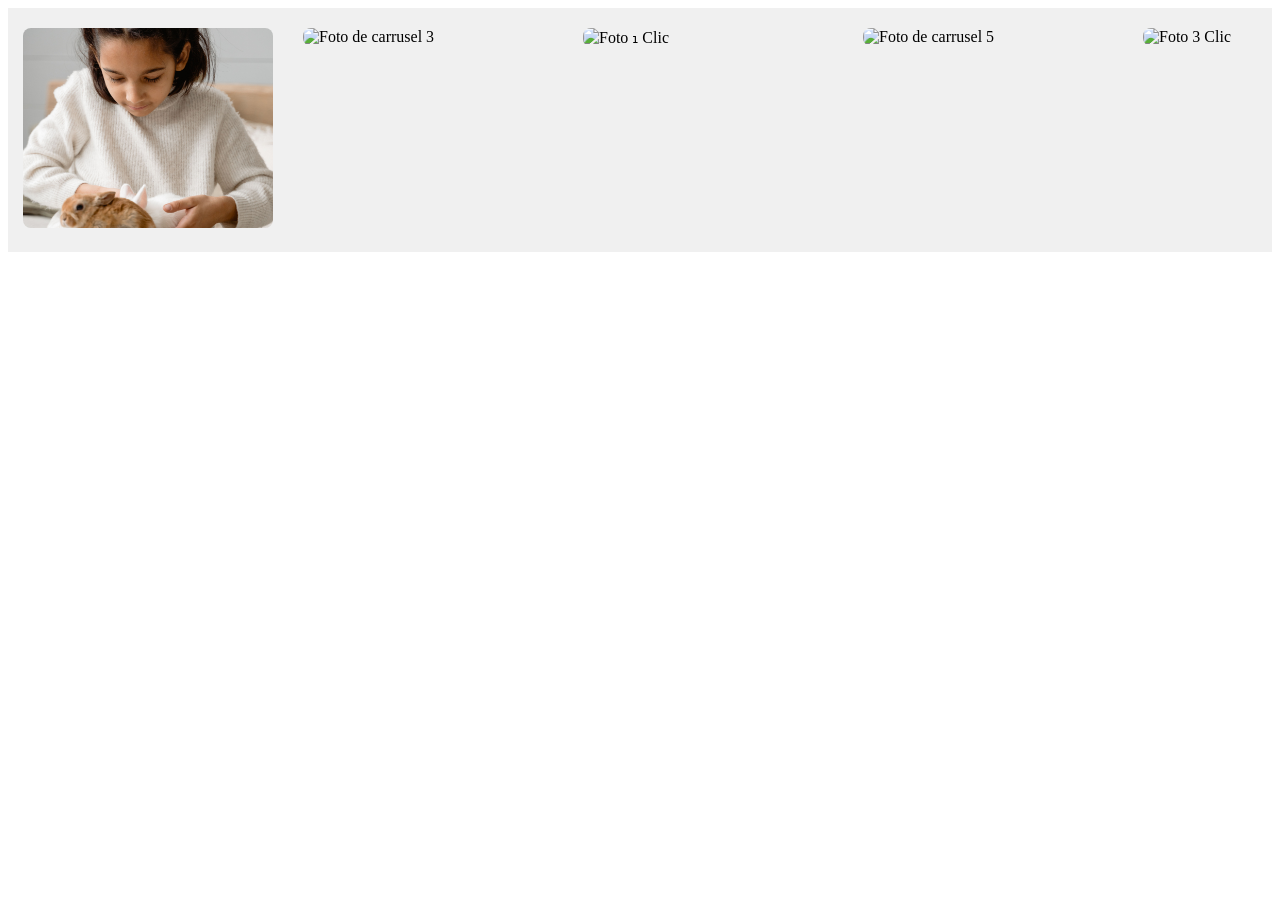
==== index.html @ 081bb99a "img" ====
<!DOCTYPE html>
<html lang="Eng">
    <head>
        <meta charset="UTF-8">
        <meta name="description" content="my first website">
        <meta name="viewport" content="width=device-width, initial-scale"> 
         </head>
<body>
  

 <div class="carrusel-infinito">

  <div class="carrusel-track">
    

    <div class="carrusel-item"><img src="img/pexels-tima-miroshnichenko-6845984.jpg" alt="Foto de carrusel 1"></div>
    <div class="carrusel-item"><img src="https://media.istockphoto.com/id/1516239450/photo/love-portrait-and-family-with-dog-at-animal-shelter-for-adoption-at-kennel.jpg?s=1024x1024&w=is&k=20&c=9CwGN1mL5X56cflQdYxz8rbflkgw82BB3le4-saOuwY=" alt="Foto de carrusel 3"></div>
    <div class="carrusel-item"><img src="https://images.pexels.com/photos/7862080/pexels-photo-7862080.jpeg" alt="Foto ₁ Clic"></div>
    <div class="carrusel-item"><img src="https://images.pexels.com/photos/18578046/pexels-photo-18578046.jpeg" alt="Foto de carrusel 5"></div>
    <div class="carrusel-item"><img src="https://www.pexels.com/es-eds/foto/par-de-loros-coloridos-de-amazonas-posados-en-interior-34972911/" alt="Foto 3 Clic"></div>
    <div class="carrusel-item"><img src="https://images.pexels.com/photos/6845984/pexels-photo-6845984.jpeg" alt="Foto de carrusel 5"></div>

  </div>
 </div>
<style>
    .carrusel-infinito {
  width: 100%;
  overflow: hidden;
  background-color: #f0f0f0; 
  padding: 20px 0;
  display: flex;
}

.carrusel-track {
  display: flex;
  width: max-content; 
  animation: desplazar 20s linear infinite; 
}

.carrusel-track:hover {
  animation-play-state: paused; 
}

.carrusel-item {
  width: 250px; 
  padding: 0 15px; 
  flex-shrink: 0;
}

.carrusel-item img {
  width: 100%;
  height: 200px; 
  object-fit: cover; 
  border-radius: 8px; 
}


@keyframes desplazar {
  0% {
    transform: translateX(0);
  }
  100% {

    transform: translateX(-50%); 
  }
}
</style>
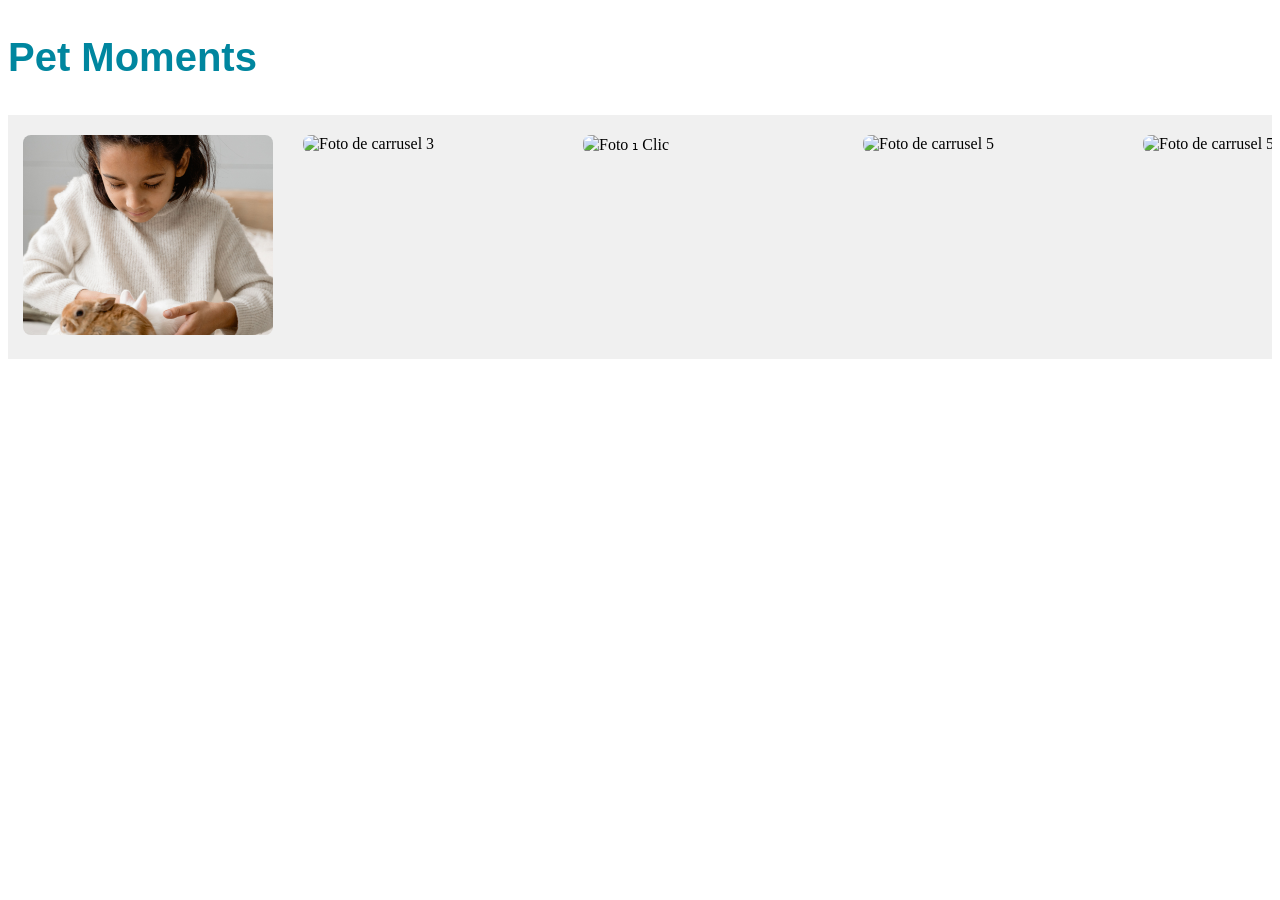
==== commit 7040b1ae: "eee" ====
--- a/index.html
+++ b/index.html
@@ -1,67 +1,27 @@
 <!DOCTYPE html>
 <html lang="Eng">
-    <head>
+<head>
         <meta charset="UTF-8">
         <meta name="description" content="my first website">
         <meta name="viewport" content="width=device-width, initial-scale"> 
-         </head>
+        <link rel="stylesheet" href="ccs/estilos.css">
+</head>
 <body>
+
   
-
- <div class="carrusel-infinito">
-
-  <div class="carrusel-track">
-    
-
-    <div class="carrusel-item"><img src="img/pexels-tima-miroshnichenko-6845984.jpg" alt="Foto de carrusel 1"></div>
-    <div class="carrusel-item"><img src="https://media.istockphoto.com/id/1516239450/photo/love-portrait-and-family-with-dog-at-animal-shelter-for-adoption-at-kennel.jpg?s=1024x1024&w=is&k=20&c=9CwGN1mL5X56cflQdYxz8rbflkgw82BB3le4-saOuwY=" alt="Foto de carrusel 3"></div>
-    <div class="carrusel-item"><img src="https://images.pexels.com/photos/7862080/pexels-photo-7862080.jpeg" alt="Foto ₁ Clic"></div>
-    <div class="carrusel-item"><img src="https://images.pexels.com/photos/18578046/pexels-photo-18578046.jpeg" alt="Foto de carrusel 5"></div>
-    <div class="carrusel-item"><img src="https://www.pexels.com/es-eds/foto/par-de-loros-coloridos-de-amazonas-posados-en-interior-34972911/" alt="Foto 3 Clic"></div>
-    <div class="carrusel-item"><img src="https://images.pexels.com/photos/6845984/pexels-photo-6845984.jpeg" alt="Foto de carrusel 5"></div>
-
-  </div>
- </div>
-<style>
-    .carrusel-infinito {
-  width: 100%;
-  overflow: hidden;
-  background-color: #f0f0f0; 
-  padding: 20px 0;
-  display: flex;
-}
-
-.carrusel-track {
-  display: flex;
-  width: max-content; 
-  animation: desplazar 20s linear infinite; 
-}
-
-.carrusel-track:hover {
-  animation-play-state: paused; 
-}
-
-.carrusel-item {
-  width: 250px; 
-  padding: 0 15px; 
-  flex-shrink: 0;
-}
-
-.carrusel-item img {
-  width: 100%;
-  height: 200px; 
-  object-fit: cover; 
-  border-radius: 8px; 
-}
+<h1 class="titulo-interactivo"> Pet Moments
+</h1>
+    <div class="carrusel-infinito">
+      <div class="carrusel-track">
+        <div class="carrusel-item"><img src="img/pexels-tima-miroshnichenko-6845984.jpg" alt="Foto de carrusel 1"></div>
+        <div class="carrusel-item"><img src="https://media.istockphoto.com/id/1516239450/photo/love-portrait-and-family-with-dog-at-animal-shelter-for-adoption-at-kennel.jpg?s=1024x1024&w=is&k=20&c=9CwGN1mL5X56cflQdYxz8rbflkgw82BB3le4-saOuwY=" alt="Foto de carrusel 3"></div>
+        <div class="carrusel-item"><img src="https://images.pexels.com/photos/7862080/pexels-photo-7862080.jpeg" alt="Foto ₁ Clic"></div>
+        <div class="carrusel-item"><img src="https://images.pexels.com/photos/18578046/pexels-photo-18578046.jpeg" alt="Foto de carrusel 5"></div>
+        <div class="carrusel-item"><img src="https://images.pexels.com/photos/6845984/pexels-photo-6845984.jpeg" alt="Foto de carrusel 5"></div>
+        <div class="carrusel-item"><img src="https://images.pexels.com/photos/19913781/pexels-photo-19913781.jpeg" alt="Foto de carrusel 6"></div>
+        <div class="carrusel-item"><img src="https://images.pexels.com/photos/19913781/pexels-photo-19913781.jpeg" alt="Foto de carrusel 7"></div>
+      </div>
+    </div>
 
 
-@keyframes desplazar {
-  0% {
-    transform: translateX(0);
-  }
-  100% {
-
-    transform: translateX(-50%); 
-  }
-}
-</style>+</body>
--- a/ccs/estilos.css
+++ b/ccs/estilos.css
@@ -0,0 +1,76 @@
+.carrusel-infinito {
+  width: 100%;
+  overflow: hidden;
+  background-color: #f0f0f0; 
+  padding: 20px 0;
+  display: flex;
+}
+
+.carrusel-track {
+  display: flex;
+  width: max-content; 
+  animation: desplazar 20s linear infinite; 
+}
+
+.carrusel-track:hover {
+  animation-play-state: paused; 
+}
+
+.carrusel-item {
+  width: 250px; 
+  padding: 0 15px; 
+  flex-shrink: 0;
+}
+
+.carrusel-item img {
+  width: 100%;
+  height: 200px; 
+  object-fit: cover; 
+  border-radius: 8px; 
+}
+
+
+@keyframes desplazar {
+  0% {
+    transform: translateX(0);
+  }
+  100% {
+
+    transform: translateX(-50%); 
+  }
+}
+
+.titulo-interactivo {
+  font-family: 'Segoe UI', Tahoma, Geneva, Verdana, sans-serif;
+  font-size: 2.5rem;
+  font-weight: 700;
+  color: #00869f;
+  position: center;
+  display: inline-block;
+  padding-bottom: 8px;
+  transition: color 0.3s ease, transform 0.3s ease;
+
+  .titulo-interactivo::after {
+  content: '';
+  position: absolute;
+  width: 100%;
+  height: 4px;
+  bottom: 0;
+  left: 0;
+  background-color: #00869f;
+    transform: scaleX(0);
+  transform-origin: bottom right;
+  transition: transform 0.3s ease-out;
+}
+.titulo-interactivo:hover {
+  color: #00b4d8; 
+  transform: translateY(-3px); 
+}
+.titulo-interactivo:hover::after {
+  transform: scaleX(1);
+  transform-origin: bottom left;
+}
+.titulo-interactivo:active {
+  transform: translateY(0) scale(0.98); 
+}
+}
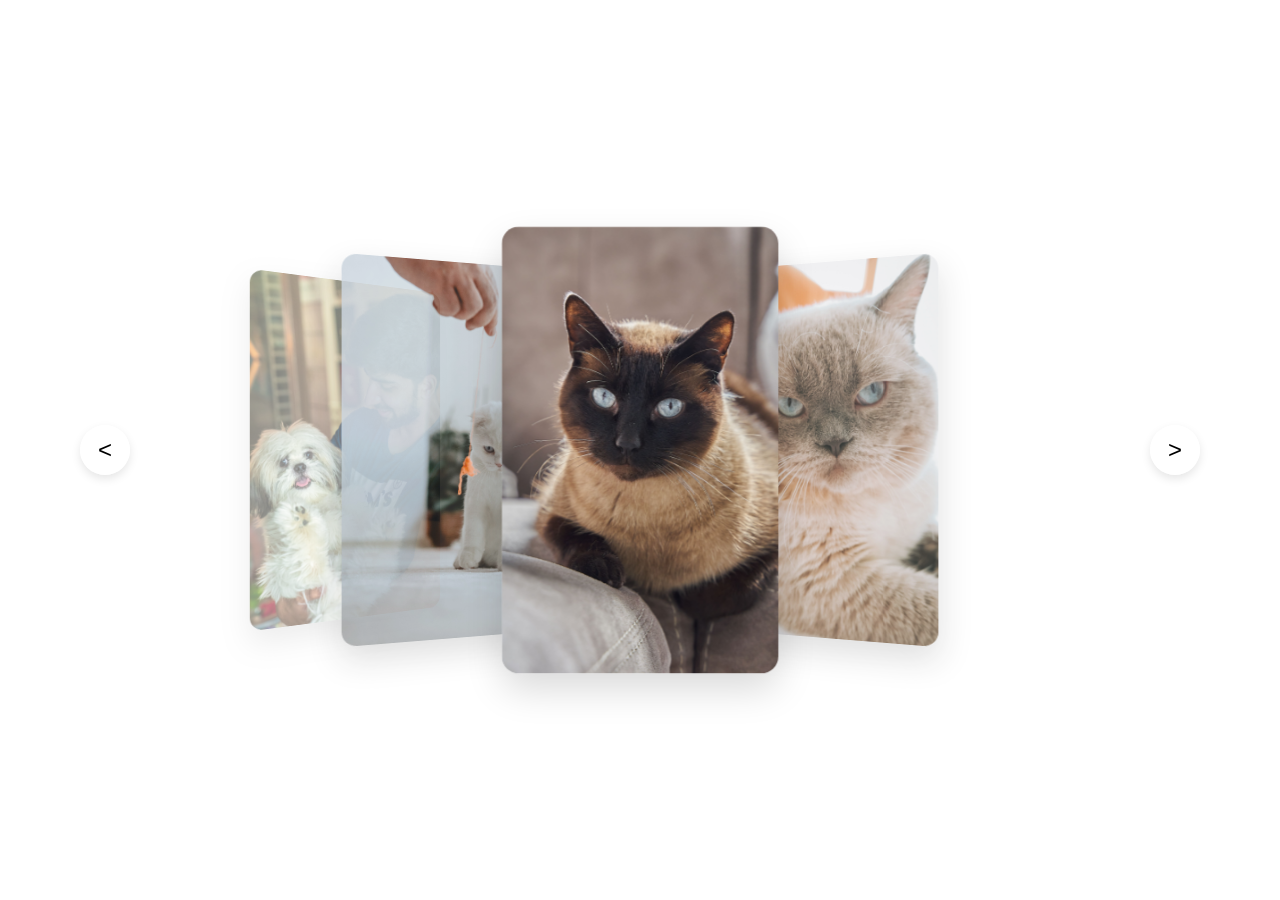
==== commit 84a254e7: "changes" ====
--- a/index.html
+++ b/index.html
@@ -1,27 +1,40 @@
 <!DOCTYPE html>
-<html lang="Eng">
+<html lang="es">
 <head>
-        <meta charset="UTF-8">
-        <meta name="description" content="my first website">
-        <meta name="viewport" content="width=device-width, initial-scale"> 
-        <link rel="stylesheet" href="ccs/estilos.css">
+    <meta charset="UTF-8">
+    <meta name="viewport" content="width=device-width, initial-scale=1.0">
+    <title>Pet Nova</title>
+    <link rel="stylesheet" href="ccs/estilos.css">
 </head>
 <body>
 
-  
-<h1 class="titulo-interactivo"> Pet Moments
-</h1>
-    <div class="carrusel-infinito">
-      <div class="carrusel-track">
-        <div class="carrusel-item"><img src="img/pexels-tima-miroshnichenko-6845984.jpg" alt="Foto de carrusel 1"></div>
-        <div class="carrusel-item"><img src="https://media.istockphoto.com/id/1516239450/photo/love-portrait-and-family-with-dog-at-animal-shelter-for-adoption-at-kennel.jpg?s=1024x1024&w=is&k=20&c=9CwGN1mL5X56cflQdYxz8rbflkgw82BB3le4-saOuwY=" alt="Foto de carrusel 3"></div>
-        <div class="carrusel-item"><img src="https://images.pexels.com/photos/7862080/pexels-photo-7862080.jpeg" alt="Foto ₁ Clic"></div>
-        <div class="carrusel-item"><img src="https://images.pexels.com/photos/18578046/pexels-photo-18578046.jpeg" alt="Foto de carrusel 5"></div>
-        <div class="carrusel-item"><img src="https://images.pexels.com/photos/6845984/pexels-photo-6845984.jpeg" alt="Foto de carrusel 5"></div>
-        <div class="carrusel-item"><img src="https://images.pexels.com/photos/19913781/pexels-photo-19913781.jpeg" alt="Foto de carrusel 6"></div>
-        <div class="carrusel-item"><img src="https://images.pexels.com/photos/19913781/pexels-photo-19913781.jpeg" alt="Foto de carrusel 7"></div>
-      </div>
+    <div class="carousel-container">
+        <button class="nav-btn prev-btn">&lt;</button>
+
+        <div class="carousel-card back-left">
+            <img src="img/dog 1.jpg" alt="Mascota 1">
+        </div>
+
+        <div class="carousel-card mid-left">
+            <img src="img/cat 4.jpg" alt="Mascota 2">
+        </div>
+
+        <div class="carousel-card active">
+            <img src="img/cat 2.jpg" alt="Mascota 3">
+        </div>
+
+        <div class="carousel-card mid-right">
+            <img src="img/cat 1.jpg" alt="Mascota 4">
+        </div>
+
+        <div class="carousel-card back-right">
+            <img src="img/dog 2.jpg" alt="Mascota 5">
+        </div>
+
+        <button class="nav-btn next-btn">&gt;</button>
     </div>
 
-
-</body>+    <script src="script.js"></script>
+</body>
+</html>
+    
--- a/ccs/estilos.css
+++ b/ccs/estilos.css
@@ -1,76 +1,95 @@
-.carrusel-infinito {
-  width: 100%;
-  overflow: hidden;
-  background-color: #f0f0f0; 
-  padding: 20px 0;
-  display: flex;
+body {
+    display: flex;
+    justify-content: center;
+    align-items: center;
+    height: 100vh;
+    margin: 0;
+    background-color: #ffffff;
+    overflow: hidden;
 }
 
-.carrusel-track {
-  display: flex;
-  width: max-content; 
-  animation: desplazar 20s linear infinite; 
+.carousel-container {
+    display: flex;
+    justify-content: center;
+    align-items: center;
+    position: relative;
+    width: 100%;
+    max-width: 1200px;
+    height: 500px;
+    perspective: 1000px;
 }
 
-.carrusel-track:hover {
-  animation-play-state: paused; 
+.carousel-card {
+    position: absolute;
+    width: 260px;
+    height: 420px;
+    border-radius: 16px;
+    overflow: hidden;
+    box-shadow: 0 15px 35px rgba(0, 0, 0, 0.15);
+    transition: transform 0.6s cubic-bezier(0.4, 0, 0.2, 1), z-index 0.6s, opacity 0.6s;
+    opacity: 0;
 }
 
-.carrusel-item {
-  width: 250px; 
-  padding: 0 15px; 
-  flex-shrink: 0;
+.carousel-card img {
+    width: 100%;
+    height: 100%;
+    object-fit: cover;
 }
 
-.carrusel-item img {
-  width: 100%;
-  height: 200px; 
-  object-fit: cover; 
-  border-radius: 8px; 
+.back-left {
+    transform: translateX(-360px) translateZ(-250px) rotateY(45deg);
+    z-index: 1;
+    opacity: 0.5;
 }
 
-
-@keyframes desplazar {
-  0% {
-    transform: translateX(0);
-  }
-  100% {
-
-    transform: translateX(-50%); 
-  }
+.mid-left {
+    transform: translateX(-200px) translateZ(-120px) rotateY(25deg);
+    z-index: 2;
+    opacity: 0.85;
 }
 
-.titulo-interactivo {
-  font-family: 'Segoe UI', Tahoma, Geneva, Verdana, sans-serif;
-  font-size: 2.5rem;
-  font-weight: 700;
-  color: #00869f;
-  position: center;
-  display: inline-block;
-  padding-bottom: 8px;
-  transition: color 0.3s ease, transform 0.3s ease;
+.active {
+    transform: translateX(0) translateZ(60px) rotateY(0deg);
+    z-index: 3;
+    opacity: 1;
+}
 
-  .titulo-interactivo::after {
-  content: '';
-  position: absolute;
-  width: 100%;
-  height: 4px;
-  bottom: 0;
-  left: 0;
-  background-color: #00869f;
-    transform: scaleX(0);
-  transform-origin: bottom right;
-  transition: transform 0.3s ease-out;
+.mid-right {
+    transform: translateX(200px) translateZ(-120px) rotateY(-25deg);
+    z-index: 2;
+    opacity: 0.85;
 }
-.titulo-interactivo:hover {
-  color: #00b4d8; 
-  transform: translateY(-3px); 
+
+.back-right {
+    transform: translateX(-360px) translateZ(-250px) rotateY(45deg);
+    z-index: 1;
+    opacity: 0;
 }
-.titulo-interactivo:hover::after {
-  transform: scaleX(1);
-  transform-origin: bottom left;
+
+.nav-btn {
+    position: absolute;
+    top: 50%;
+    transform: translateY(-50%);
+    background: rgba(255, 255, 255, 0.8);
+    border: none;
+    width: 50px;
+    height: 50px;
+    border-radius: 50%;
+    font-size: 24px;
+    cursor: pointer;
+    z-index: 10;
+    box-shadow: 0 4px 10px rgba(0,0,0,0.1);
+    transition: background 0.3s;
 }
-.titulo-interactivo:active {
-  transform: translateY(0) scale(0.98); 
+
+.nav-btn:hover {
+    background: rgba(255, 255, 255, 1);
 }
-}+
+.prev-btn {
+    left: 40px;
+}
+
+.next-btn {
+    right: 40px;
+}
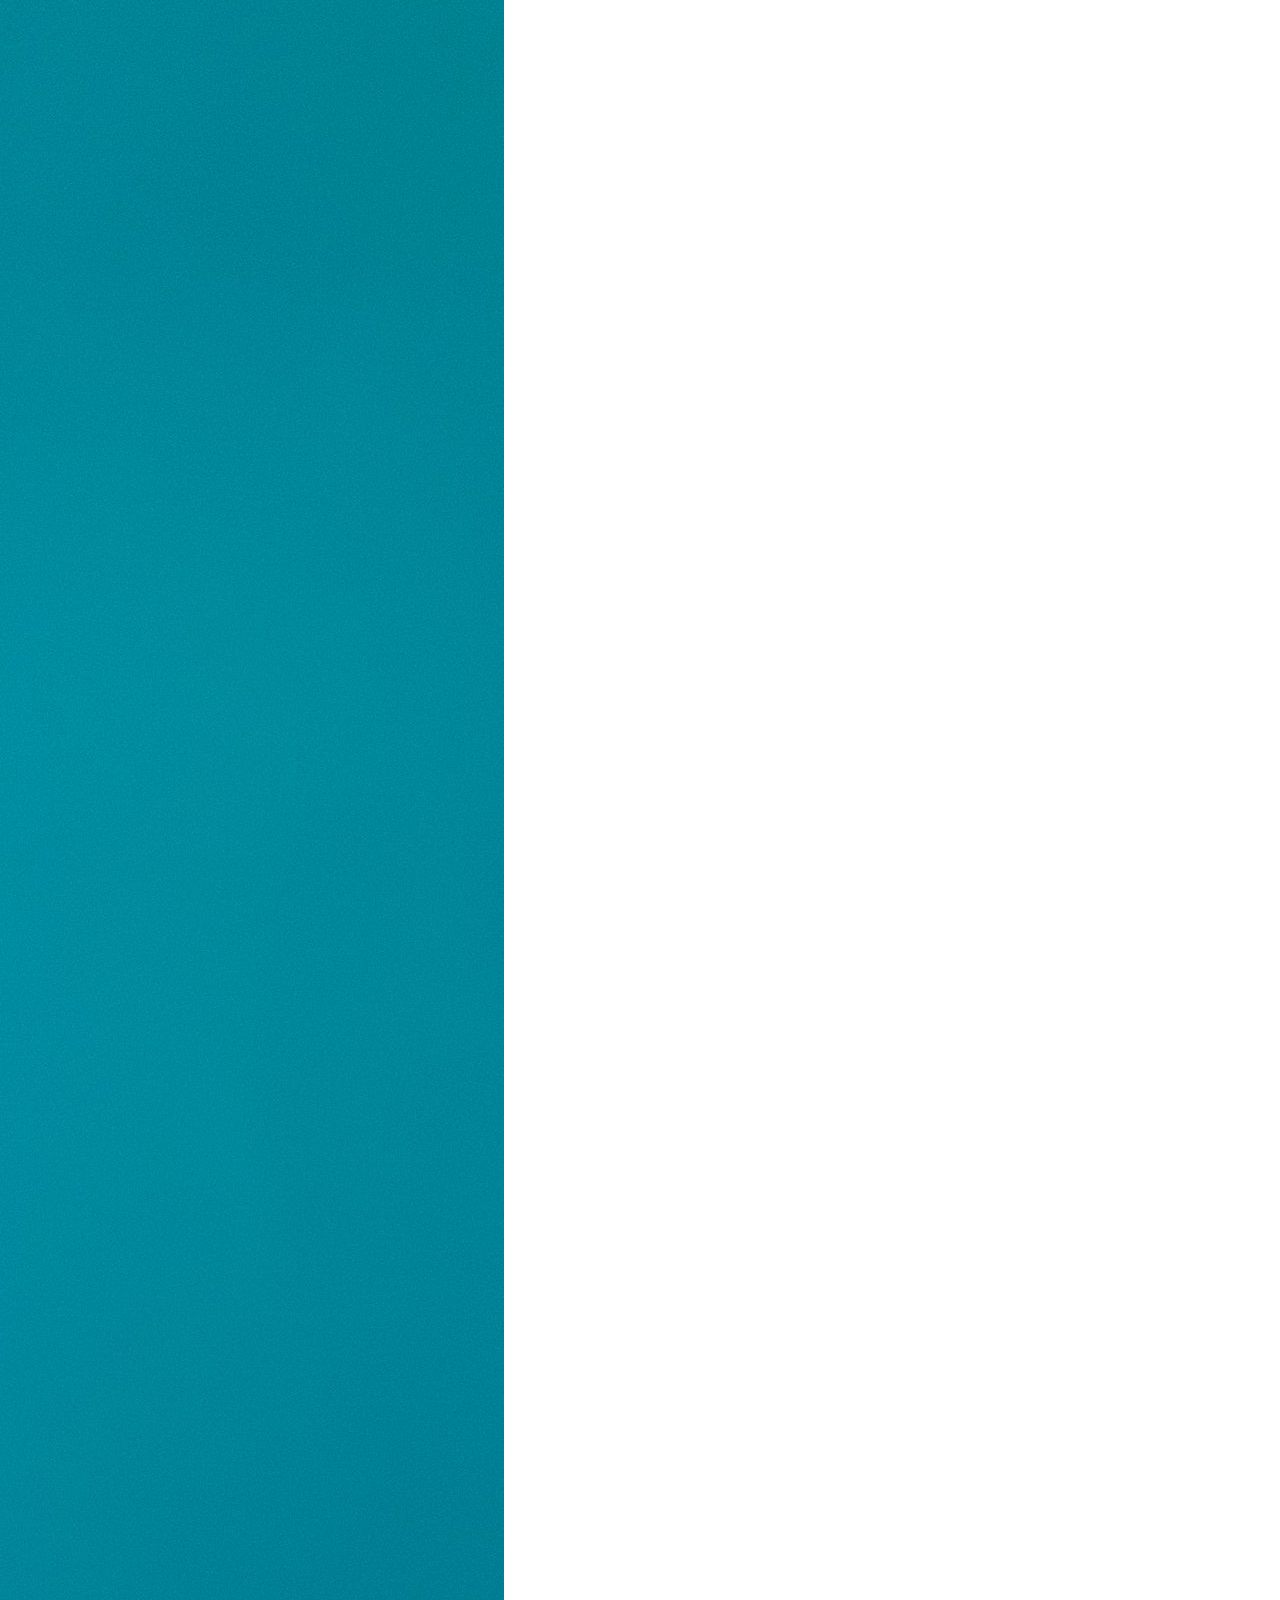
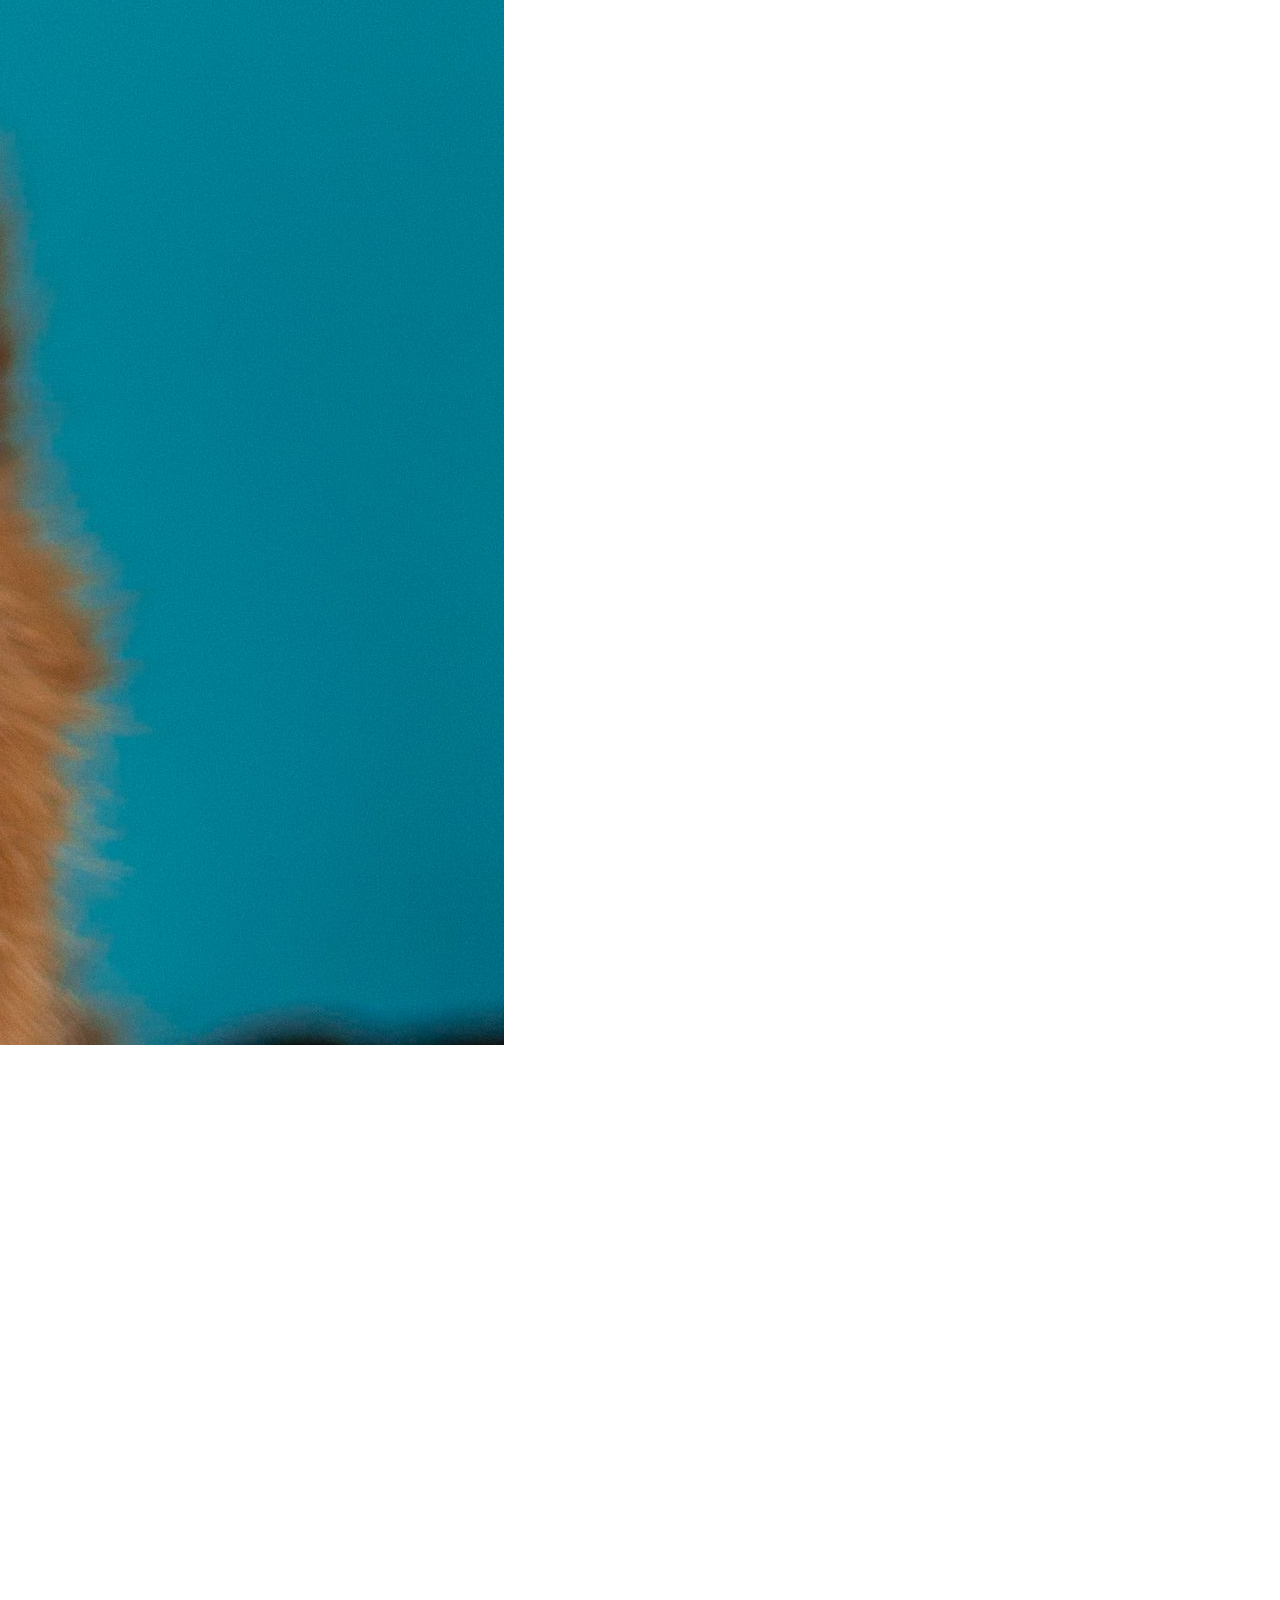
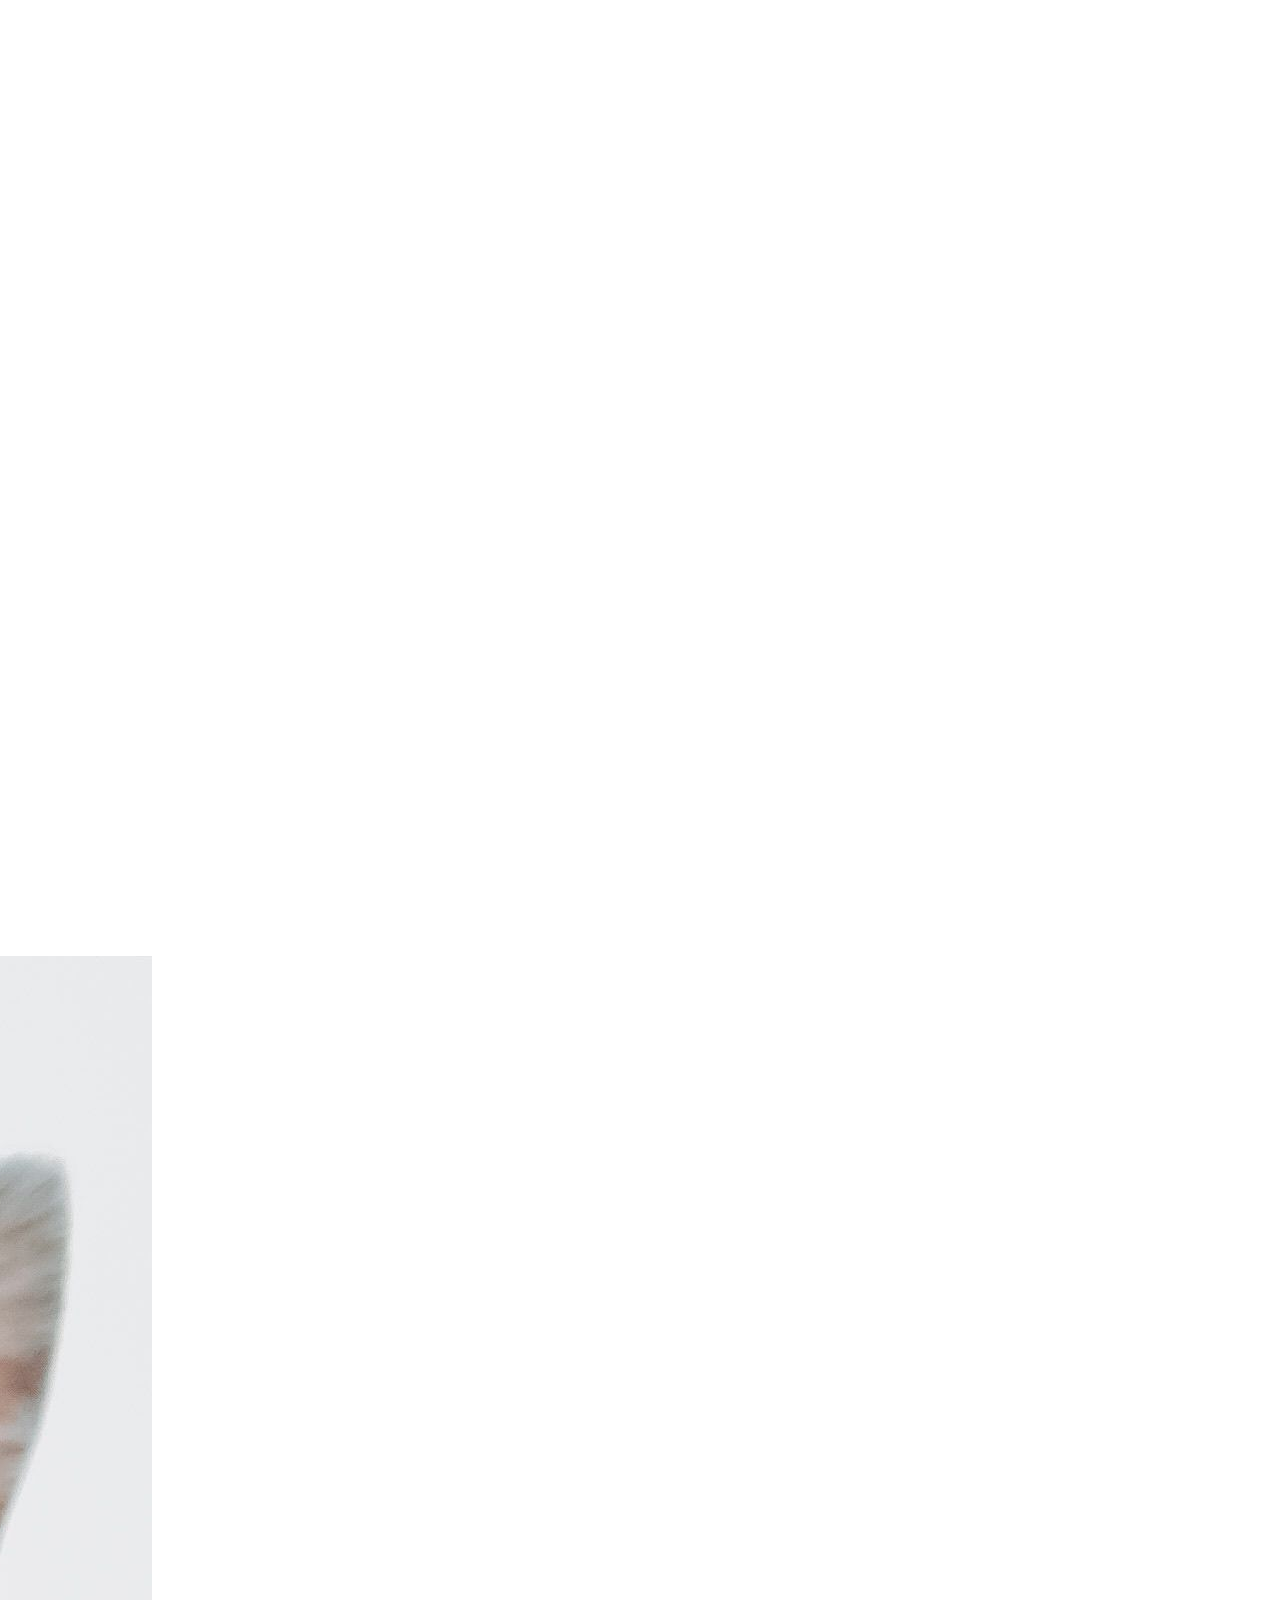
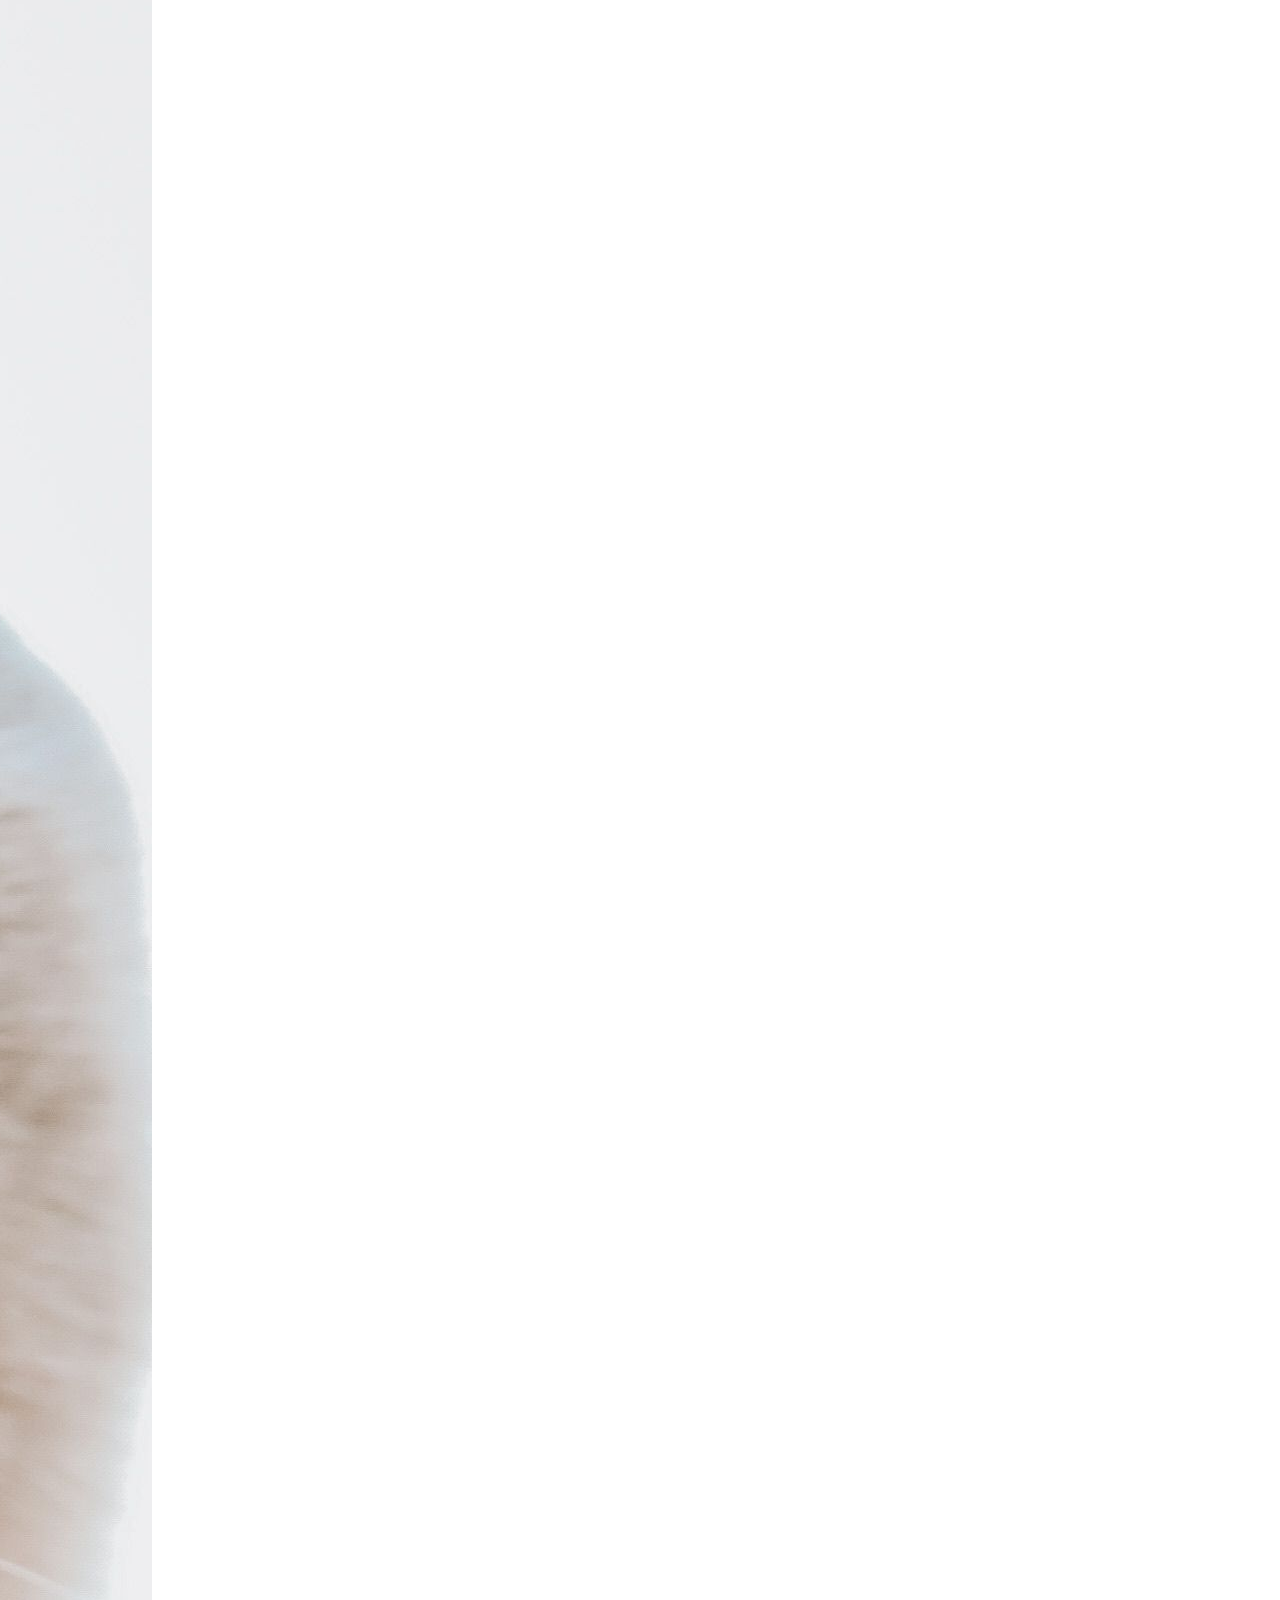
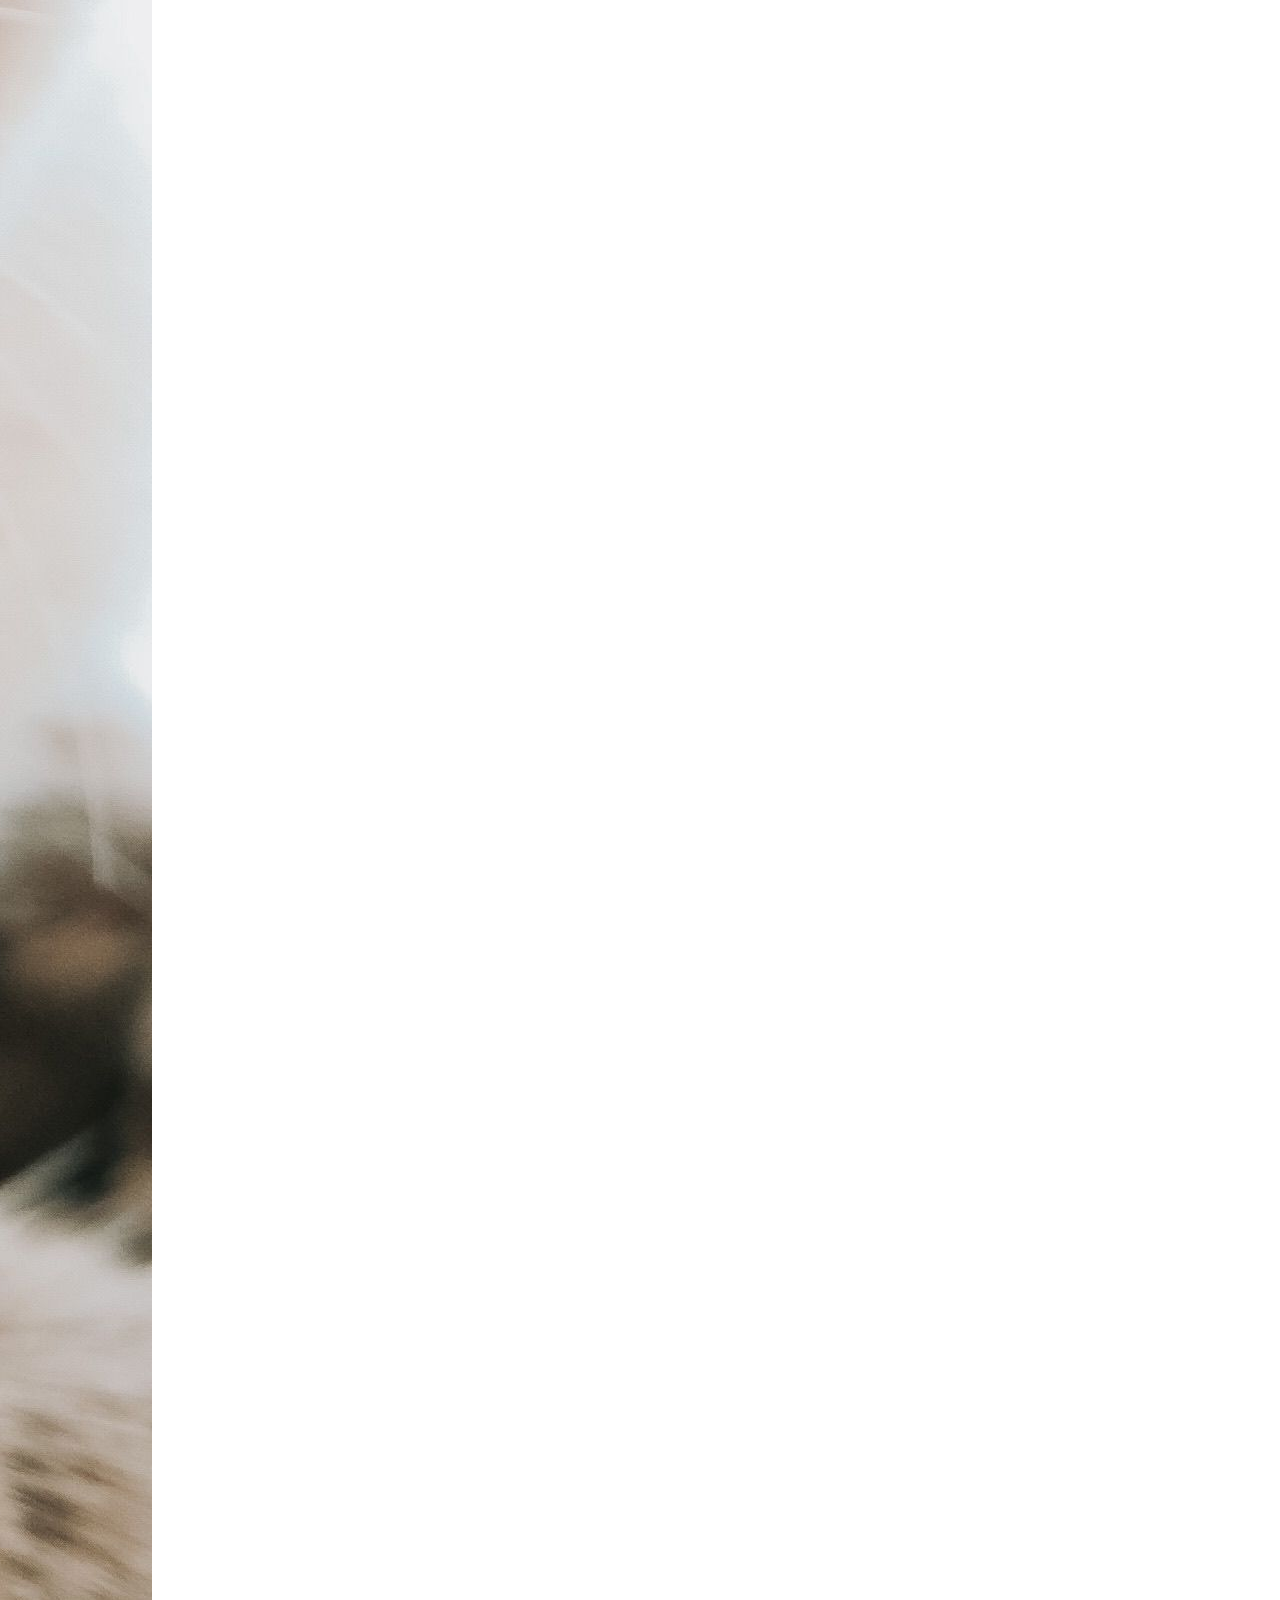
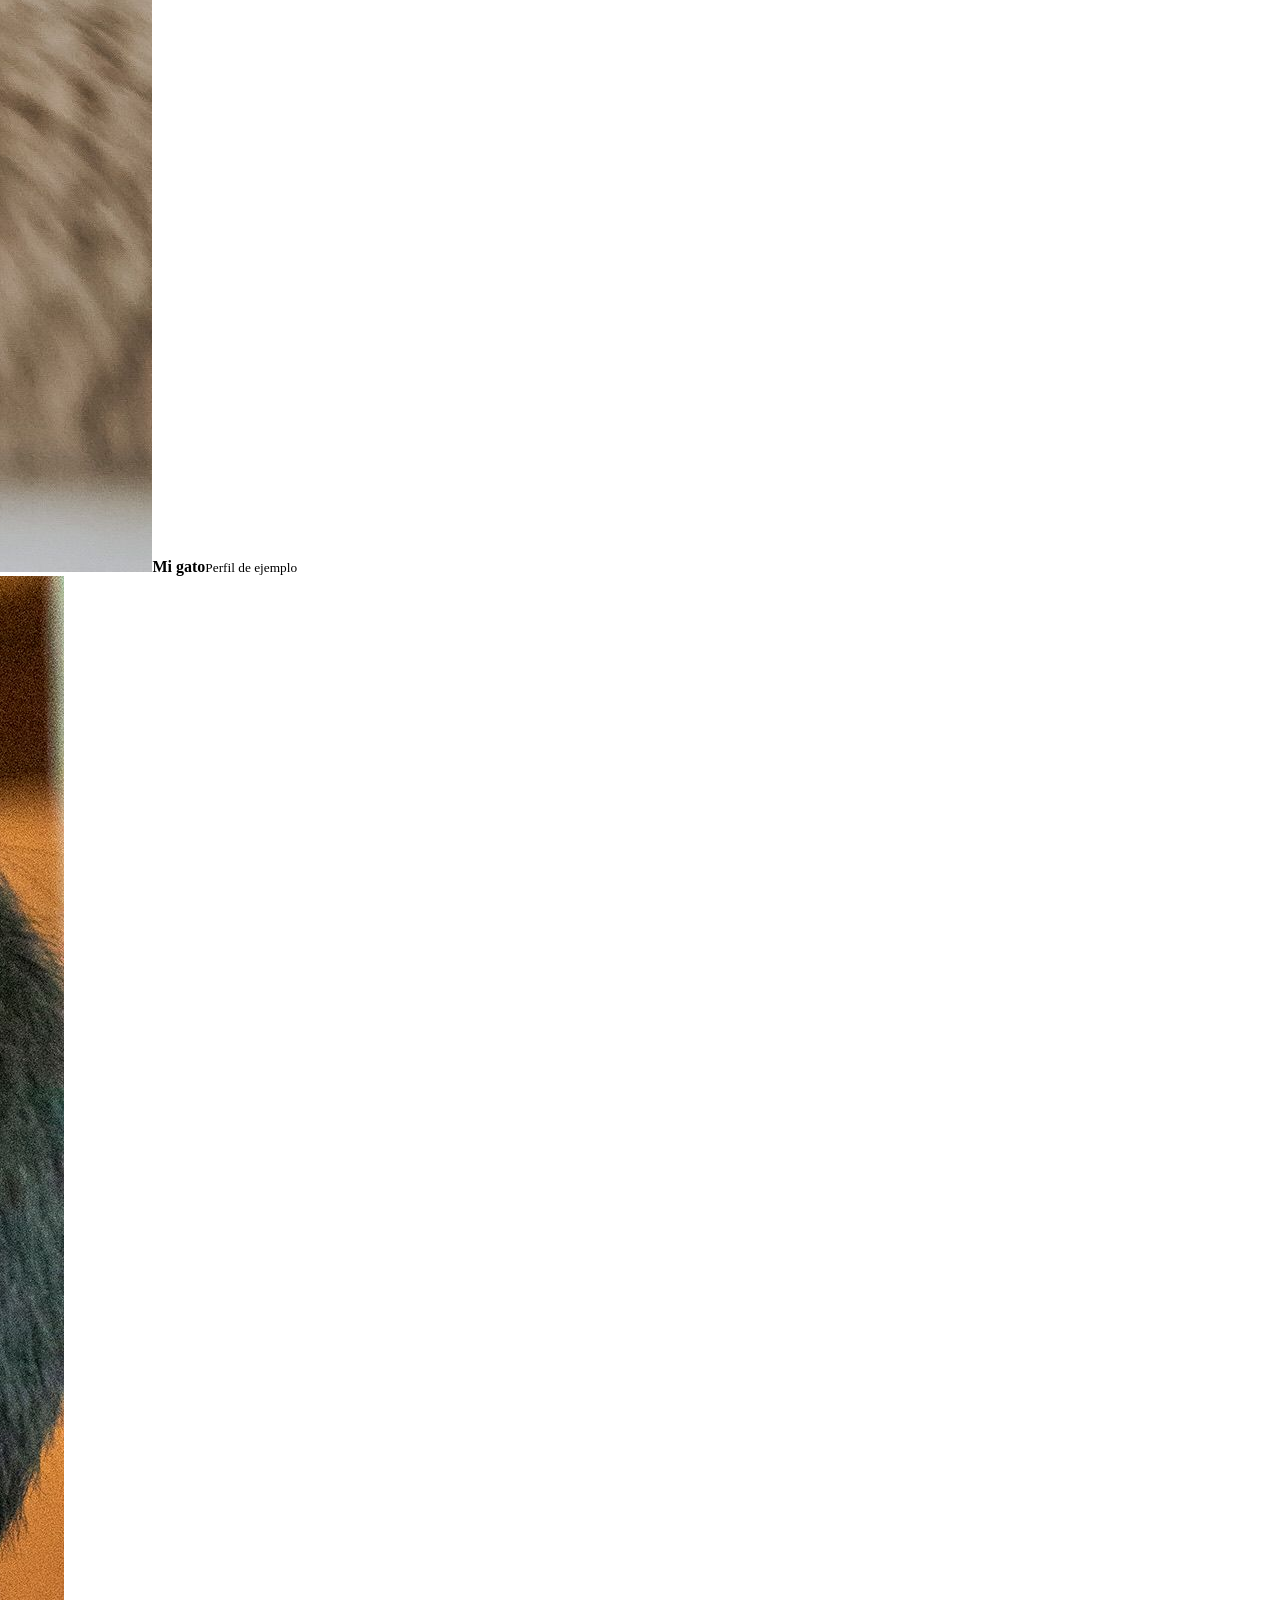
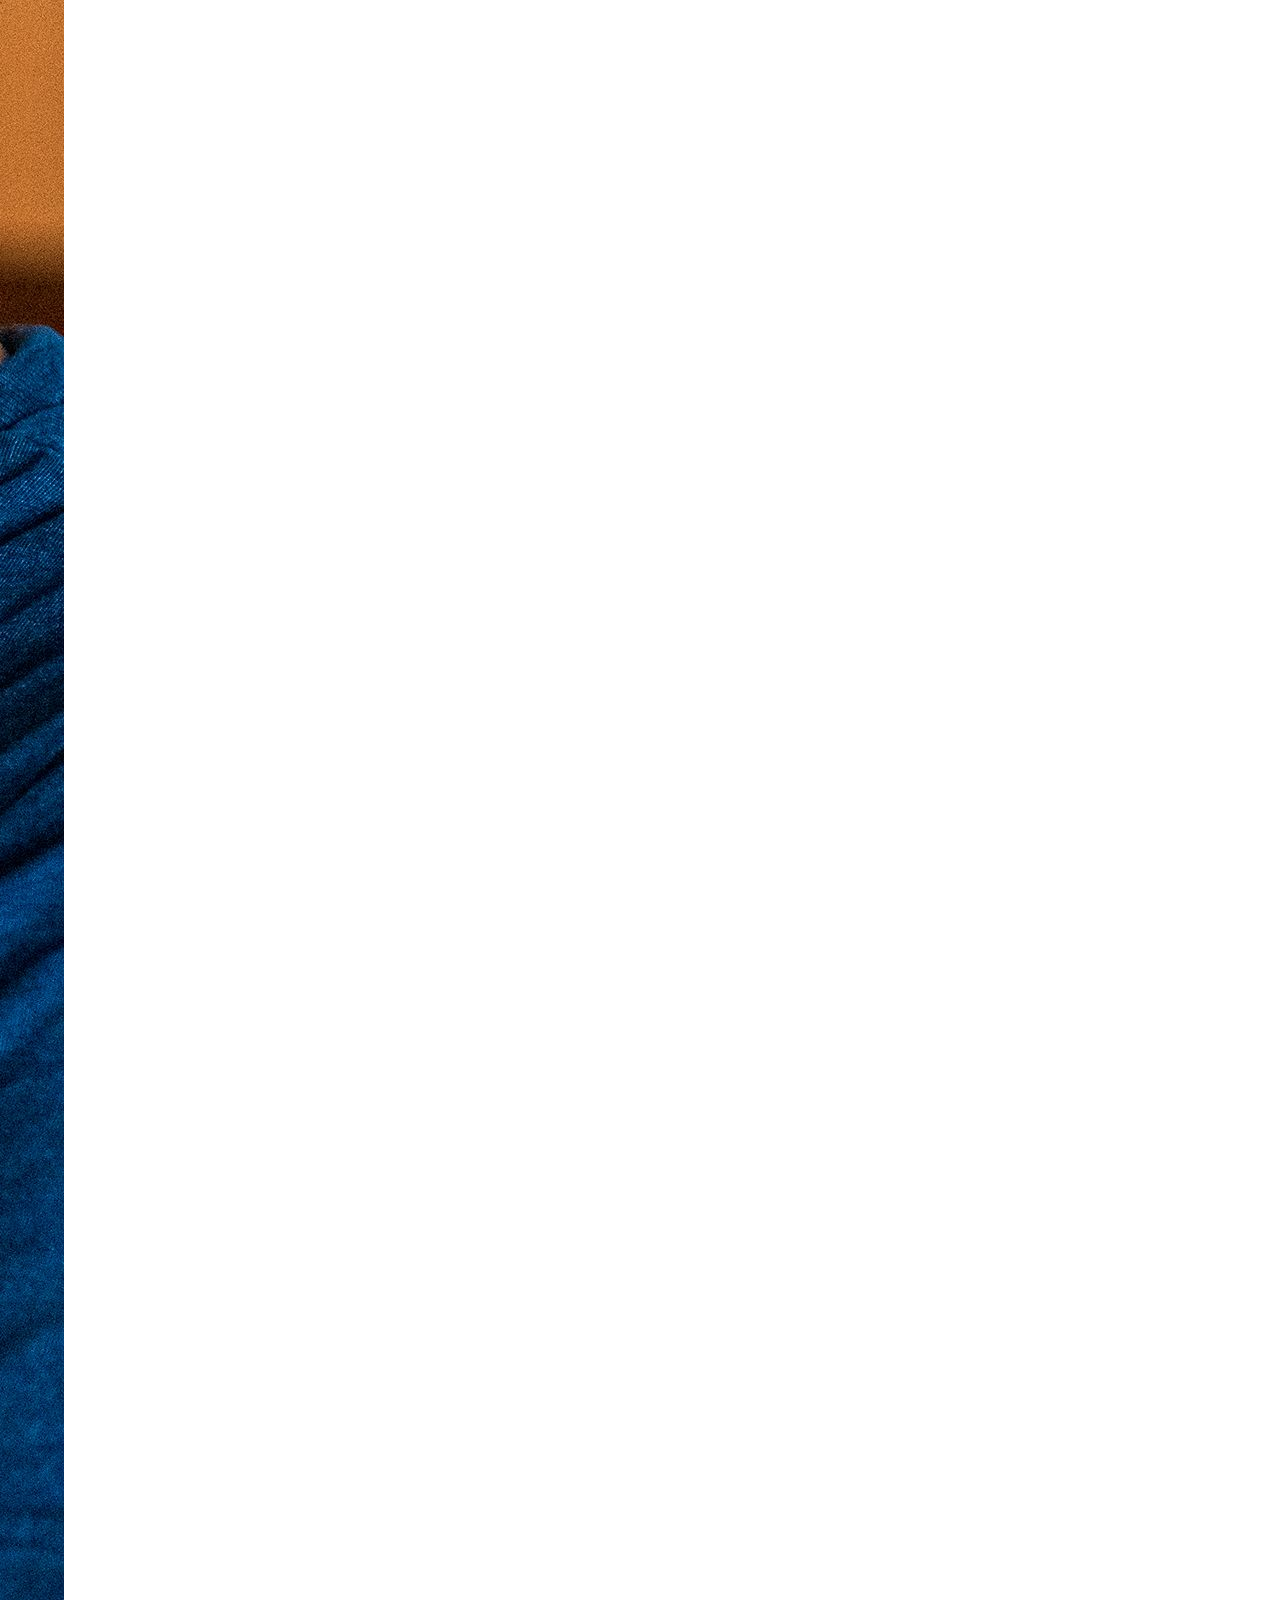
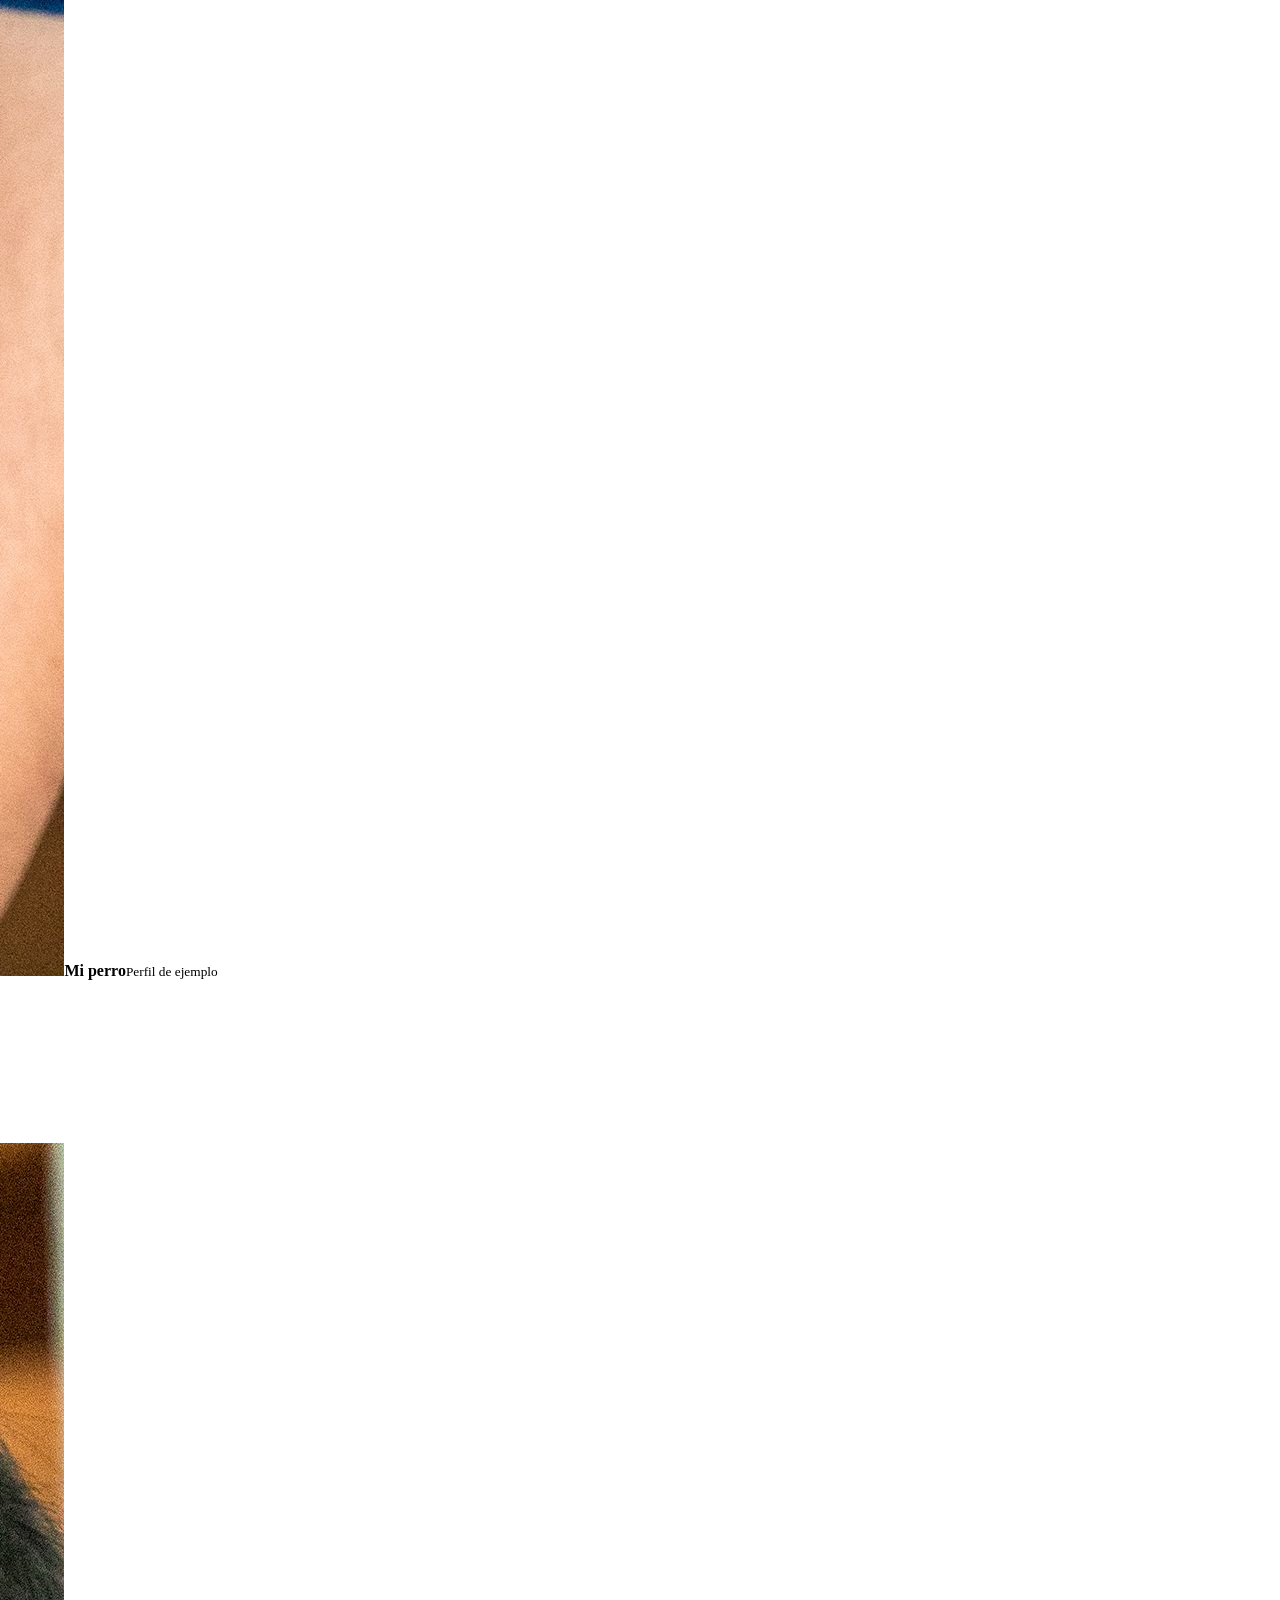
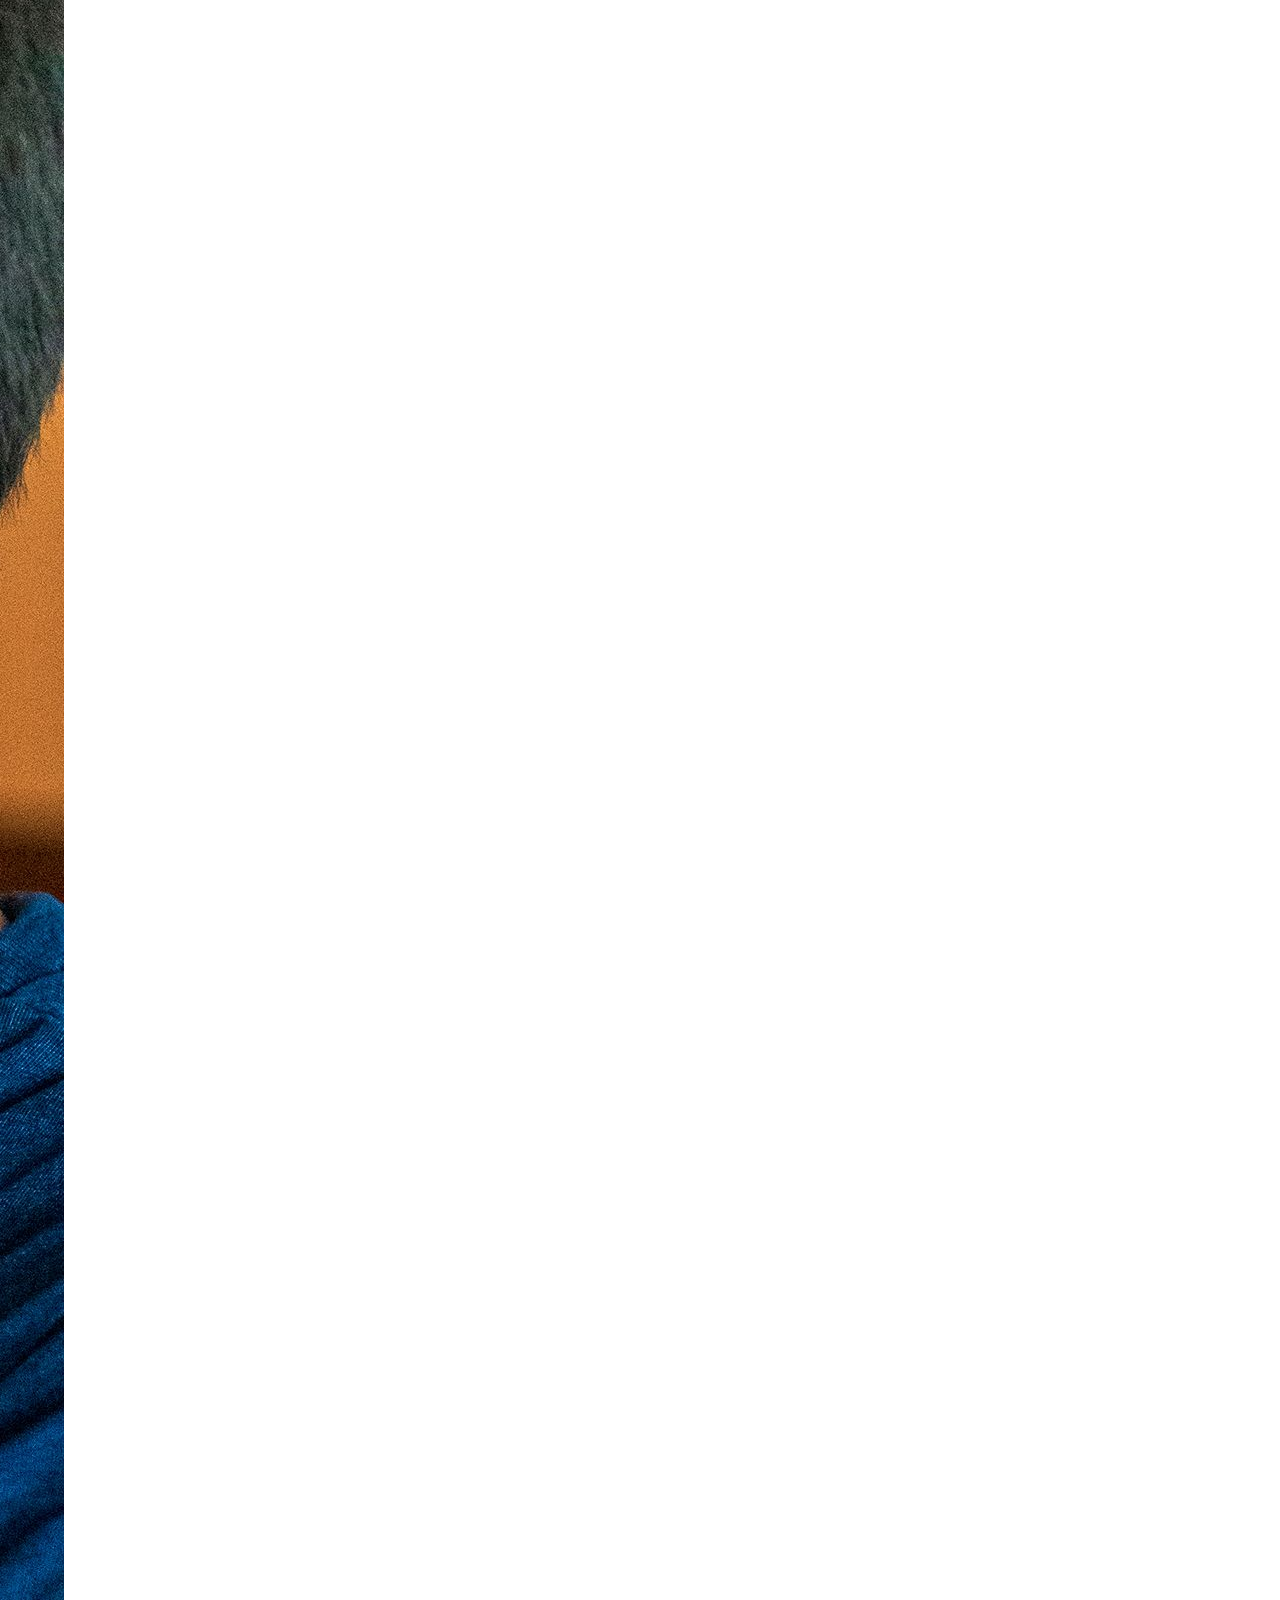
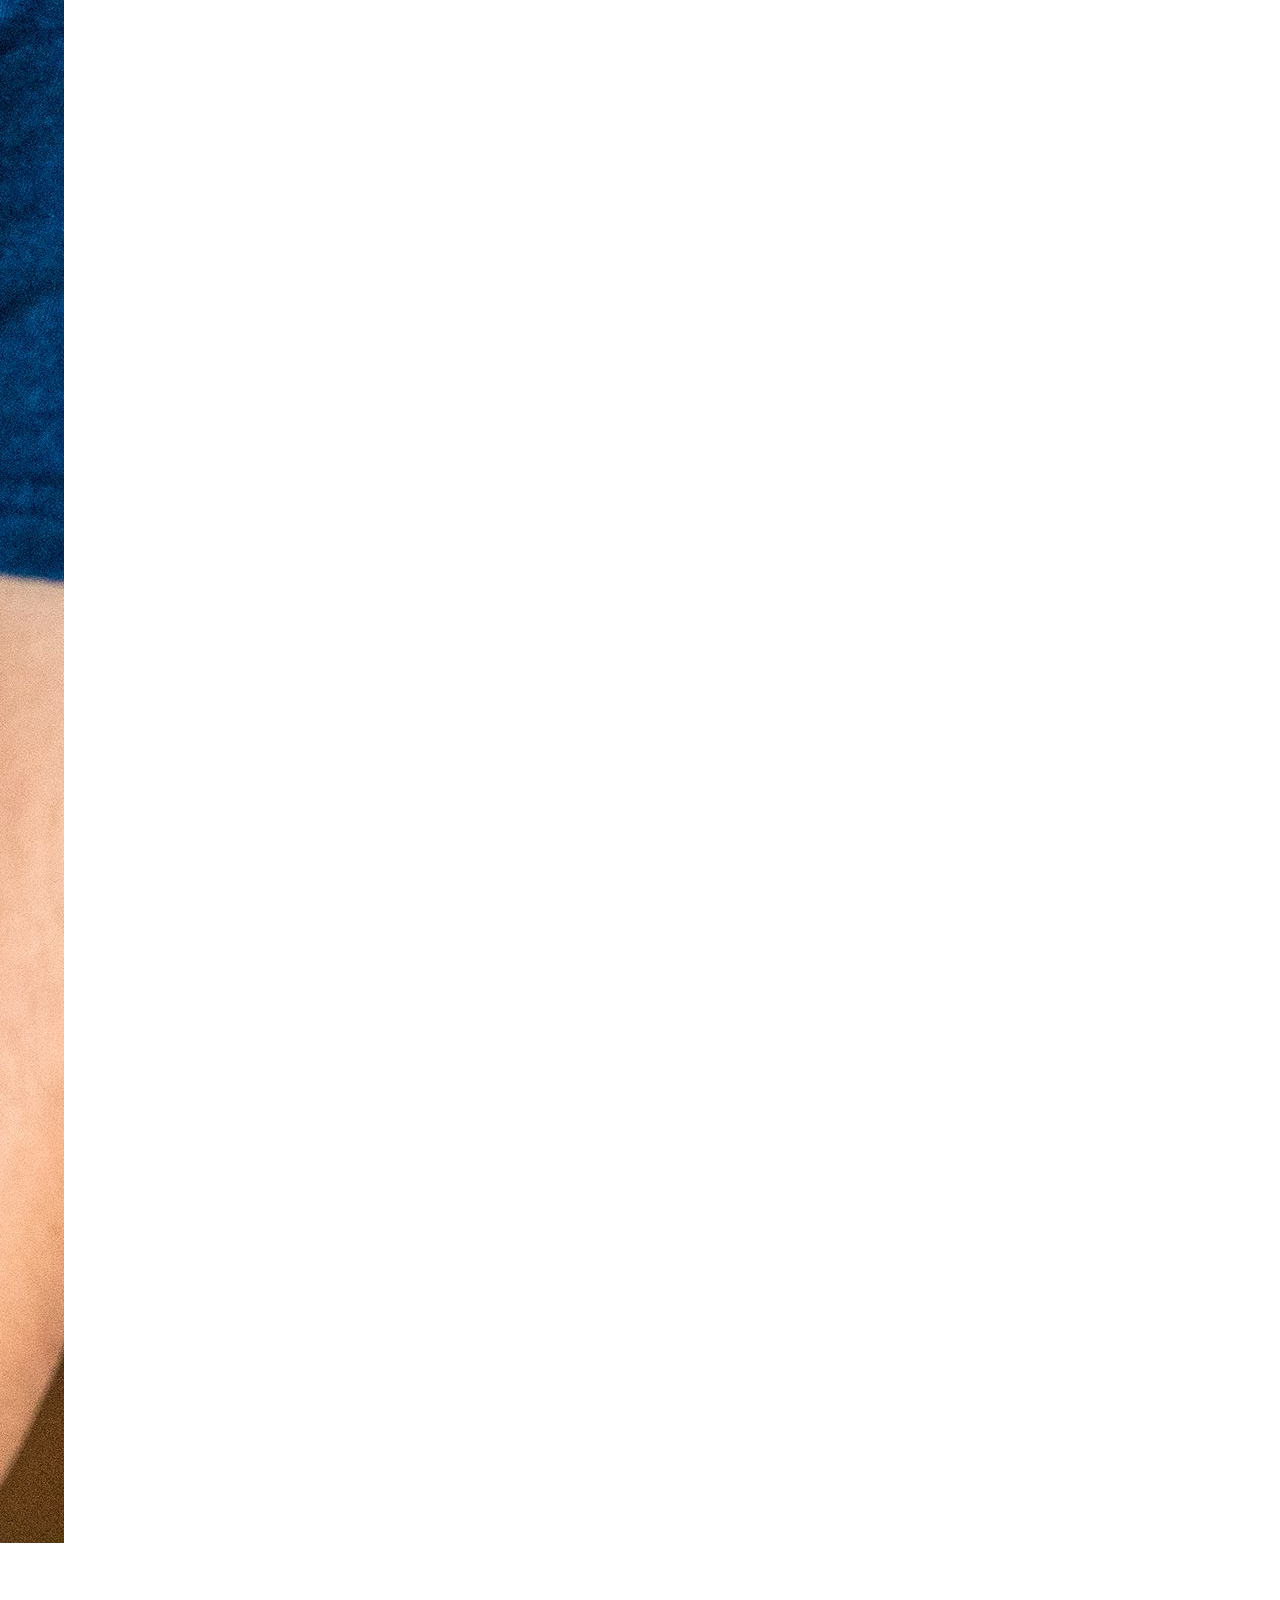
==== commit 27678406: "Redesign PETNOVA public site and interactive dashboard" ====
--- a/index.html
+++ b/index.html
@@ -1,40 +1,96 @@
 <!DOCTYPE html>
 <html lang="es">
 <head>
-    <meta charset="UTF-8">
-    <meta name="viewport" content="width=device-width, initial-scale=1.0">
-    <title>Pet Nova</title>
-    <link rel="stylesheet" href="ccs/estilos.css">
+  <meta charset="UTF-8">
+  <meta name="viewport" content="width=device-width, initial-scale=1.0">
+  <meta name="theme-color" content="#f8f8ff">
+  <meta name="description" content="PETNOVA: una comunidad en Panamá para cuidar mejor a perros, gatos y otros compañeros de vida.">
+  <title>PETNOVA — Cuidarles nos conecta</title>
+  <link rel="preconnect" href="https://fonts.googleapis.com">
+  <link rel="preconnect" href="https://fonts.gstatic.com" crossorigin>
+  <link href="https://fonts.googleapis.com/css2?family=DM+Sans:wght@400;500;600;700&family=Nunito:wght@600;700;800;900&display=swap" rel="stylesheet">
+  <link rel="stylesheet" href="ccs/estilos.css">
 </head>
 <body>
+  <a class="skip-link" href="#contenido">Saltar al contenido</a>
+  <header class="site-header">
+    <a class="brand" href="#inicio" aria-label="PETNOVA, inicio">
+      <span class="brand-mark" aria-hidden="true"><svg viewBox="0 0 44 44"><path d="M22 36c-2.8-2.3-14-9.3-14-18.1A7.2 7.2 0 0 1 21 13.8l1 1 1-1a7.2 7.2 0 0 1 13 4.1C36 26.7 24.8 33.7 22 36Z" fill="currentColor"/><circle cx="14" cy="9" r="3.2" fill="currentColor"/><circle cx="22" cy="6.5" r="3.2" fill="currentColor"/><circle cx="30" cy="9" r="3.2" fill="currentColor"/></svg></span>
+      <span class="brand-word">PET<span>NOVA</span><small>COMUNIDAD ANIMAL · PANAMÁ</small></span>
+    </a>
+    <button class="menu-toggle" id="menuToggle" aria-expanded="false" aria-controls="mainNav" aria-label="Abrir menú"><span></span><span></span><span></span></button>
+    <nav class="main-nav" id="mainNav" aria-label="Navegación principal">
+      <a href="#comunidad">Comunidad</a><a href="#bienestar">Bienestar</a><a href="#herramientas">Herramientas</a>
+      <button class="btn btn-small btn-outline" id="openDashboard">Mi espacio <span aria-hidden="true">↗</span></button>
+    </nav>
+  </header>
 
-    <div class="carousel-container">
-        <button class="nav-btn prev-btn">&lt;</button>
+  <main id="contenido">
+    <section class="hero section-wrap" id="inicio">
+      <div class="hero-copy">
+        <div class="eyebrow"><span class="eyebrow-dot"></span> HECHA PARA QUIENES LOS AMAN</div>
+        <h1>Su bienestar.<br>Tu tranquilidad.<br><span>Una comunidad.</span></h1>
+        <p class="hero-lead">Cuidar de ellos es una de las formas más bonitas de querer. Encuentra orientación, organiza sus cuidados y conecta con personas que sienten lo mismo que tú.</p>
+        <div class="hero-actions"><a class="btn btn-primary" href="#herramientas">Descubre PETNOVA <span aria-hidden="true">→</span></a><a class="text-link" href="#comunidad">Conoce la comunidad <span aria-hidden="true">↗</span></a></div>
+        <div class="trust-row"><div class="avatar-stack" aria-hidden="true"><img src="img/cat 1.jpg" alt=""><img src="img/dog 1.jpg" alt=""><img src="img/cat 4.jpg" alt=""></div><p><strong>Una red que acompaña</strong><br><span>Para cada etapa de sus vidas</span></p></div>
+      </div>
+      <div class="hero-art" aria-label="Fotografías de mascotas">
+        <div class="hero-blob"></div><div class="orbit orbit-one"></div><div class="orbit orbit-two"></div>
+        <figure class="pet-photo photo-main"><img src="img/cat 2.jpg" alt="Gato descansando con tranquilidad"><figcaption><span class="caption-icon">✦</span><span><b>Pequeños momentos</b><small>También son bienestar</small></span></figcaption></figure>
+        <figure class="pet-photo photo-side"><img src="img/dog 2.jpg" alt="Perro mirando con curiosidad"></figure>
+        <div class="floating-note note-top"><span class="note-icon violet">♡</span><span><b>Amor que se nota</b><small>En cada cuidado</small></span></div>
+        <div class="floating-note note-bottom"><span class="note-icon blue">✓</span><span><b>Un día a la vez</b><small>Con más organización</small></span></div>
+        <span class="sparkle sparkle-a" aria-hidden="true">✳</span><span class="sparkle sparkle-b" aria-hidden="true">✦</span>
+      </div>
+    </section>
 
-        <div class="carousel-card back-left">
-            <img src="img/dog 1.jpg" alt="Mascota 1">
-        </div>
+    <section class="value-strip" aria-label="Qué encontrarás en PETNOVA"><div><span class="value-icon lilac">♡</span><p><b>Cuidado con cariño</b><small>Hábitos que hacen la diferencia</small></p></div><div><span class="value-icon blue">⌁</span><p><b>Información útil</b><small>Recursos para decidir mejor</small></p></div><div><span class="value-icon yellow">✦</span><p><b>Conexiones reales</b><small>Una comunidad que acompaña</small></p></div></section>
 
-        <div class="carousel-card mid-left">
-            <img src="img/cat 4.jpg" alt="Mascota 2">
-        </div>
+    <section class="section-wrap section-pad" id="bienestar">
+      <div class="section-heading"><div><span class="eyebrow">CUIDAR TAMBIÉN ES APRENDER</span><h2>Más confianza en cada<br><span>etapa de su vida.</span></h2></div><p>Desde los primeros días hasta la edad adulta, reúne información práctica para acompañar a tu mascota con atención y responsabilidad.</p></div>
+      <div class="resource-grid">
+        <article class="resource-card resource-purple"><div class="resource-top"><span class="resource-number">01 / PREVENCIÓN</span><span class="resource-symbol">✳</span></div><div class="resource-illustration illustration-paws" aria-hidden="true"><span>●</span><span>●</span><span>●</span><span>●</span><i>♥</i></div><h3>Salud preventiva</h3><p>Organiza vacunas, desparasitación y visitas veterinarias con orientación profesional.</p><a href="#herramientas" class="card-link">Organizar cuidados <span>→</span></a></article>
+        <article class="resource-card resource-blue"><div class="resource-top"><span class="resource-number">02 / VIDA DIARIA</span><span class="resource-symbol">✦</span></div><div class="resource-illustration illustration-bowl" aria-hidden="true"><div class="bowl"><span>♡</span></div><span class="food-dot d1"></span><span class="food-dot d2"></span><span class="food-dot d3"></span></div><h3>Hábitos saludables</h3><p>Ideas para enriquecer su rutina: alimentación adecuada, juego, movimiento y descanso.</p><a href="#recursos" class="card-link">Explorar recursos <span>→</span></a></article>
+        <article class="resource-card resource-yellow"><div class="resource-top"><span class="resource-number">03 / CONEXIÓN</span><span class="resource-symbol">♡</span></div><div class="resource-illustration illustration-chat" aria-hidden="true"><div class="chat-bubble">¡Hola!<span>♥</span></div><div class="chat-bubble second">¿Cómo está hoy?</div></div><h3>Comunidad que ayuda</h3><p>Comparte experiencias, descubre iniciativas locales y aprende junto a otros cuidadores.</p><a href="#comunidad" class="card-link">Conectar con otros <span>→</span></a></article>
+      </div>
+      <p class="disclaimer">PETNOVA comparte información educativa; no sustituye la evaluación ni las indicaciones de un médico veterinario.</p>
+    </section>
 
-        <div class="carousel-card active">
-            <img src="img/cat 2.jpg" alt="Mascota 3">
-        </div>
+    <section class="tools-section" id="herramientas"><div class="section-wrap tools-layout">
+      <div class="tools-copy"><span class="eyebrow">TU ESPACIO PETNOVA</span><h2>Todo lo importante,<br><span>más fácil de recordar.</span></h2><p>Un lugar sencillo para llevar el registro de tus compañeros, anotar próximos cuidados y tener a mano lo que quieres consultar.</p>
+      <ul class="feature-list"><li><span>✓</span><div><b>Perfiles de tus mascotas</b><small>Nombre, especie y cumpleaños.</small></div></li><li><span>✓</span><div><b>Recordatorios de cuidado</b><small>Fechas importantes y pendientes.</small></div></li><li><span>✓</span><div><b>Recursos para consultar</b><small>Orientación clara para el día a día.</small></div></li></ul>
+      <button class="btn btn-primary" id="openDashboard2">Crear mi espacio <span aria-hidden="true">→</span></button><p class="privacy-note">Prototipo de demostración: los datos se guardan en este navegador.</p></div>
+      <div class="dashboard-preview">
+        <div class="preview-top"><div><span class="preview-kicker">MI ESPACIO</span><h3>¡Hola, cuidador!</h3><p>Un poquito de organización, mucho cariño.</p></div><span class="preview-avatar">♡</span></div>
+        <div class="preview-date"><span>PRÓXIMO EN TU LISTA</span><span class="date-pill">PLAN DE CUIDADOS</span></div>
+        <div class="preview-task"><span class="task-check">✓</span><div><b>Revisar su calendario</b><small>Las fechas que importan, en un solo lugar.</small></div><span class="task-arrow">↗</span></div>
+        <div class="preview-pets-title"><b>Mis compañeros</b><span>Tu pequeña familia</span></div>
+        <div class="preview-pets"><div class="preview-pet"><img src="img/cat 1.jpg" alt=""><span><b>Mi gato</b><small>Perfil de ejemplo</small></span><span class="pet-dot purple-dot"></span></div><div class="preview-pet"><img src="img/dog 1.jpg" alt=""><span><b>Mi perro</b><small>Perfil de ejemplo</small></span><span class="pet-dot blue-dot"></span></div></div>
+        <div class="preview-bottom"><span>♥</span> Cada cuidado cuenta.</div>
+      </div>
+    </div></section>
 
-        <div class="carousel-card mid-right">
-            <img src="img/cat 1.jpg" alt="Mascota 4">
-        </div>
+    <section class="section-wrap section-pad community-section" id="comunidad">
+      <div class="section-heading"><div><span class="eyebrow">NOS UNE EL BIENESTAR</span><h2>La comunidad se construye<br><span>compartiendo.</span></h2></div><p>Historias, consejos y pequeñas iniciativas pueden hacer que el cuidado animal sea una experiencia más acompañada.</p></div>
+      <div class="community-grid">
+        <article class="community-feature"><img src="img/dog 1.jpg" alt="Perro, parte de una comunidad de cuidadores"><div class="community-overlay"><span class="community-label">COMUNIDAD PETNOVA</span><h3>Un lugar para aprender,<br>compartir y acompañarnos.</h3><a href="#participar" class="btn btn-light">Quiero participar <span>→</span></a></div></article>
+        <div class="community-side"><div class="community-stat"><span class="stat-icon">♡</span><h3>El cuidado es colectivo.</h3><p>Una recomendación responsable, una adopción informada o una mano amiga pueden marcar la diferencia.</p></div><div class="community-join" id="participar"><div><span class="eyebrow">EMPIEZA POR AQUÍ</span><h3>¿Qué te gustaría<br>encontrar en PETNOVA?</h3></div><form id="interestForm"><label class="sr-only" for="interest">Elige tu interés</label><select id="interest" required><option value="">Selecciona tu interés</option><option>Consejos de bienestar</option><option>Recordatorios y organización</option><option>Comunidad y actividades</option><option>Adopción responsable</option><option>Servicios para mascotas en Panamá</option></select><button class="btn btn-primary" type="submit">Enviar interés <span>→</span></button><p class="form-feedback" id="interestFeedback" role="status"></p></form></div></div>
+      </div>
+    </section>
 
-        <div class="carousel-card back-right">
-            <img src="img/dog 2.jpg" alt="Mascota 5">
-        </div>
+    <section class="resource-band" id="recursos"><div class="section-wrap resource-band-inner"><div><span class="eyebrow">UN BUEN LUGAR PARA EMPEZAR</span><h2>El bienestar se construye<br>con decisiones informadas.</h2><p>Consulta con profesionales veterinarios y acude a fuentes confiables para las necesidades particulares de tu mascota.</p></div><a href="#bienestar" class="btn btn-outline">Ver temas de bienestar <span>→</span></a></div></section>
+  </main>
 
-        <button class="nav-btn next-btn">&gt;</button>
-    </div>
+  <footer class="site-footer"><div class="footer-main"><a class="brand footer-brand" href="#inicio"><span class="brand-mark"><svg viewBox="0 0 44 44" aria-hidden="true"><path d="M22 36c-2.8-2.3-14-9.3-14-18.1A7.2 7.2 0 0 1 21 13.8l1 1 1-1a7.2 7.2 0 0 1 13 4.1C36 26.7 24.8 33.7 22 36Z" fill="currentColor"/><circle cx="14" cy="9" r="3.2" fill="currentColor"/><circle cx="22" cy="6.5" r="3.2" fill="currentColor"/><circle cx="30" cy="9" r="3.2" fill="currentColor"/></svg></span><span class="brand-word">PET<span>NOVA</span><small>COMUNIDAD ANIMAL · PANAMÁ</small></span></a><p>Porque cuidarles nos conecta.<br>Una comunidad para vivir el bienestar animal con más amor y confianza.</p><div class="footer-links"><a href="#comunidad">Comunidad</a><a href="#bienestar">Bienestar</a><a href="#herramientas">Mi espacio</a></div></div><div class="footer-bottom"><span>© <span id="currentYear"></span> PETNOVA · Panamá</span><span>Una propuesta para el bienestar animal.</span></div></footer>
 
-    <script src="script.js"></script>
+  <dialog class="dashboard-modal" id="dashboardModal" aria-labelledby="modalTitle">
+    <div class="modal-head"><div><span class="eyebrow">TU ESPACIO PERSONAL</span><h2 id="modalTitle">Mi PETNOVA</h2></div><button class="modal-close" id="closeDashboard" aria-label="Cerrar">×</button></div>
+    <div class="modal-tabs" role="tablist" aria-label="Herramientas de mi espacio"><button class="modal-tab active" data-tab="petsPanel" role="tab" aria-selected="true">Mis mascotas</button><button class="modal-tab" data-tab="remindersPanel" role="tab" aria-selected="false">Recordatorios</button></div>
+    <section class="modal-panel" id="petsPanel" role="tabpanel"><p class="modal-intro">Registra a tus compañeros para tener sus datos básicos a mano.</p><form id="petForm" class="compact-form"><div class="field-row"><div class="field"><label for="petName">Nombre</label><input id="petName" name="petName" maxlength="40" placeholder="Ej. Luna" required></div><div class="field"><label for="petSpecies">Especie</label><select id="petSpecies" name="petSpecies"><option>Perro</option><option>Gato</option><option>Otro</option></select></div></div><div class="field-row"><div class="field"><label for="petBirthday">Fecha de nacimiento (opcional)</label><input id="petBirthday" name="petBirthday" type="date"></div><div class="field"><label for="petNotes">Nota (opcional)</label><input id="petNotes" name="petNotes" maxlength="100" placeholder="Ej. le gusta pasear"></div></div><button class="btn btn-primary" type="submit">Añadir mascota +</button><p class="form-feedback" id="petFeedback" role="status"></p></form><div class="saved-list" id="petsList"></div></section>
+    <section class="modal-panel" id="remindersPanel" role="tabpanel" hidden><p class="modal-intro">Anota vacunas, citas, baños u otras fechas de cuidado. Este prototipo no envía notificaciones externas.</p><form id="reminderForm" class="compact-form"><div class="field-row"><div class="field"><label for="reminderTitle">¿Qué necesitas recordar?</label><input id="reminderTitle" maxlength="70" placeholder="Ej. Consulta veterinaria" required></div><div class="field"><label for="reminderDate">Fecha</label><input id="reminderDate" type="date" required></div></div><div class="field"><label for="reminderPet">Mascota (opcional)</label><select id="reminderPet"><option value="">Sin asignar</option></select></div><button class="btn btn-primary" type="submit">Guardar recordatorio +</button><p class="form-feedback" id="reminderFeedback" role="status"></p></form><div class="saved-list" id="remindersList"></div></section>
+    <p class="modal-privacy">Tus registros se guardan localmente en este navegador. No introduzcas información sensible.</p>
+  </dialog>
+  <div class="toast" id="toast" role="status" aria-live="polite"></div>
+  <script src="script.js"></script>
 </body>
-</html>
-    +</html>
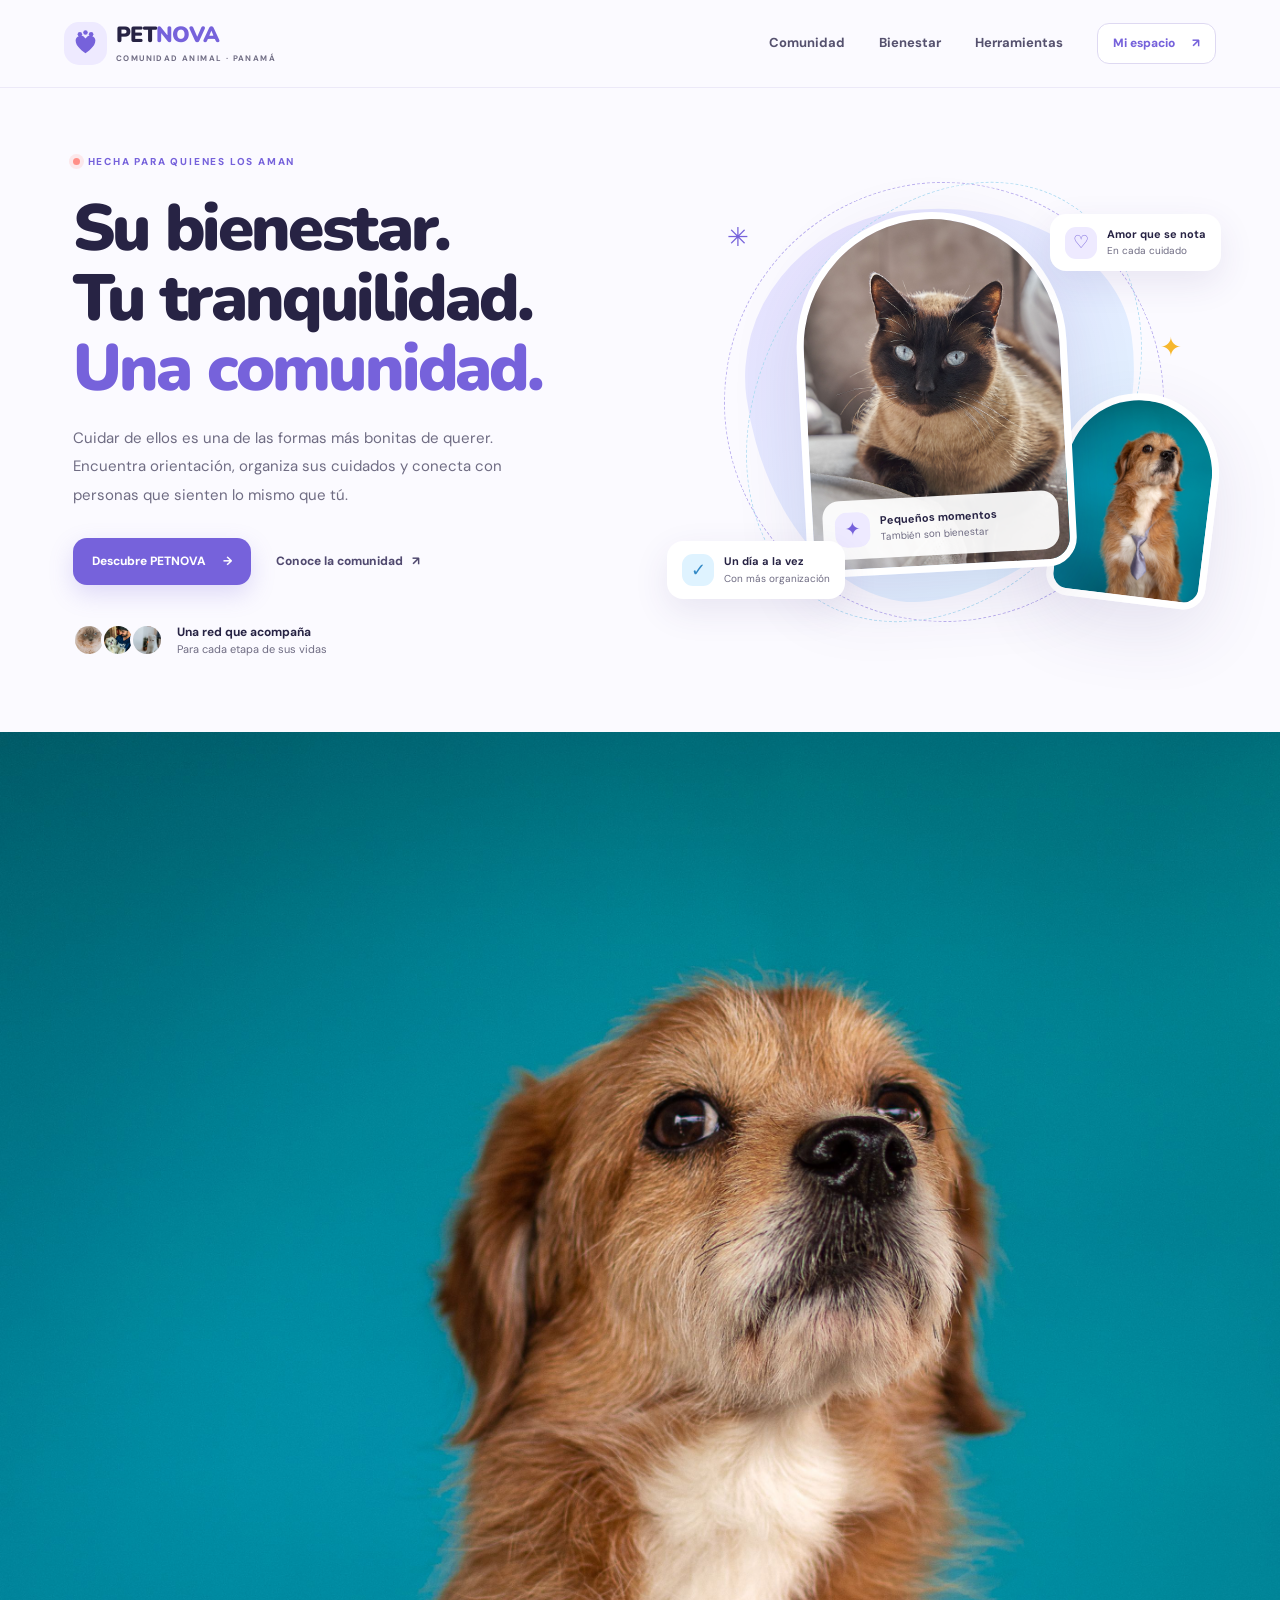
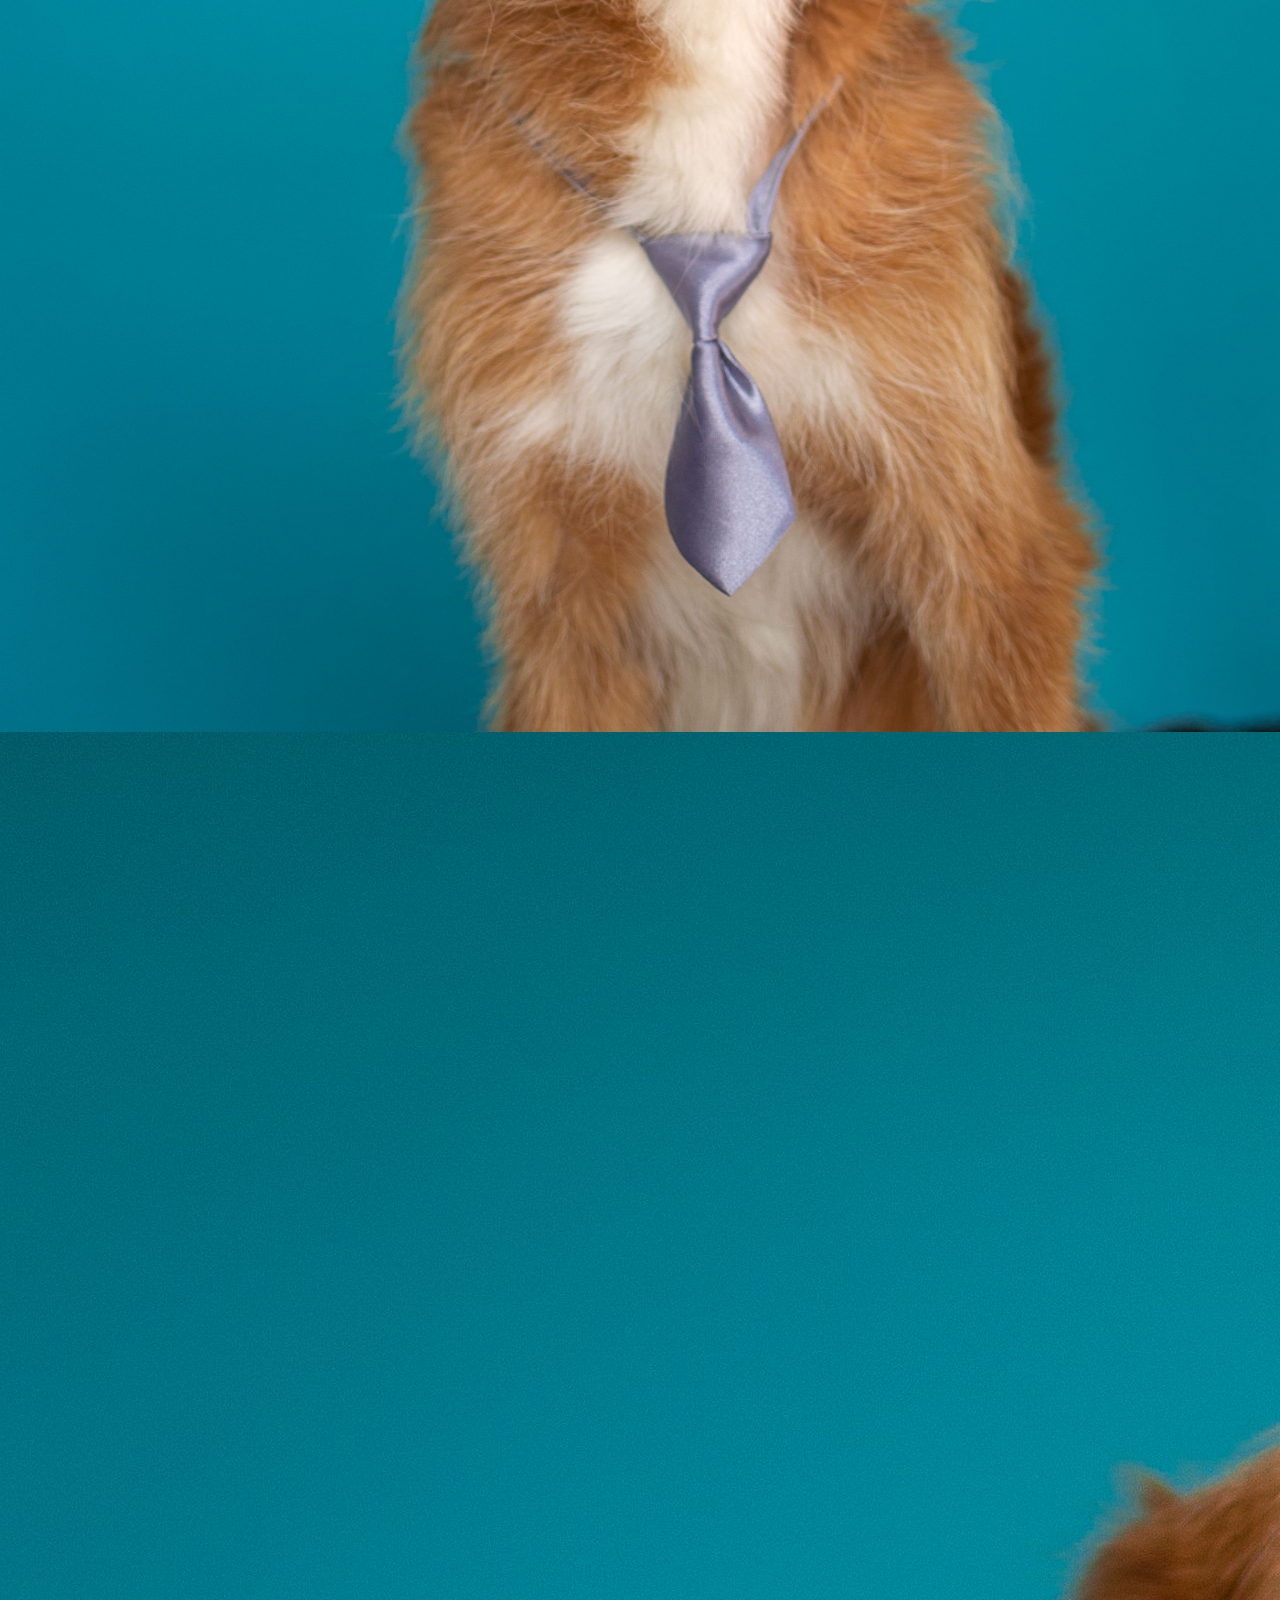
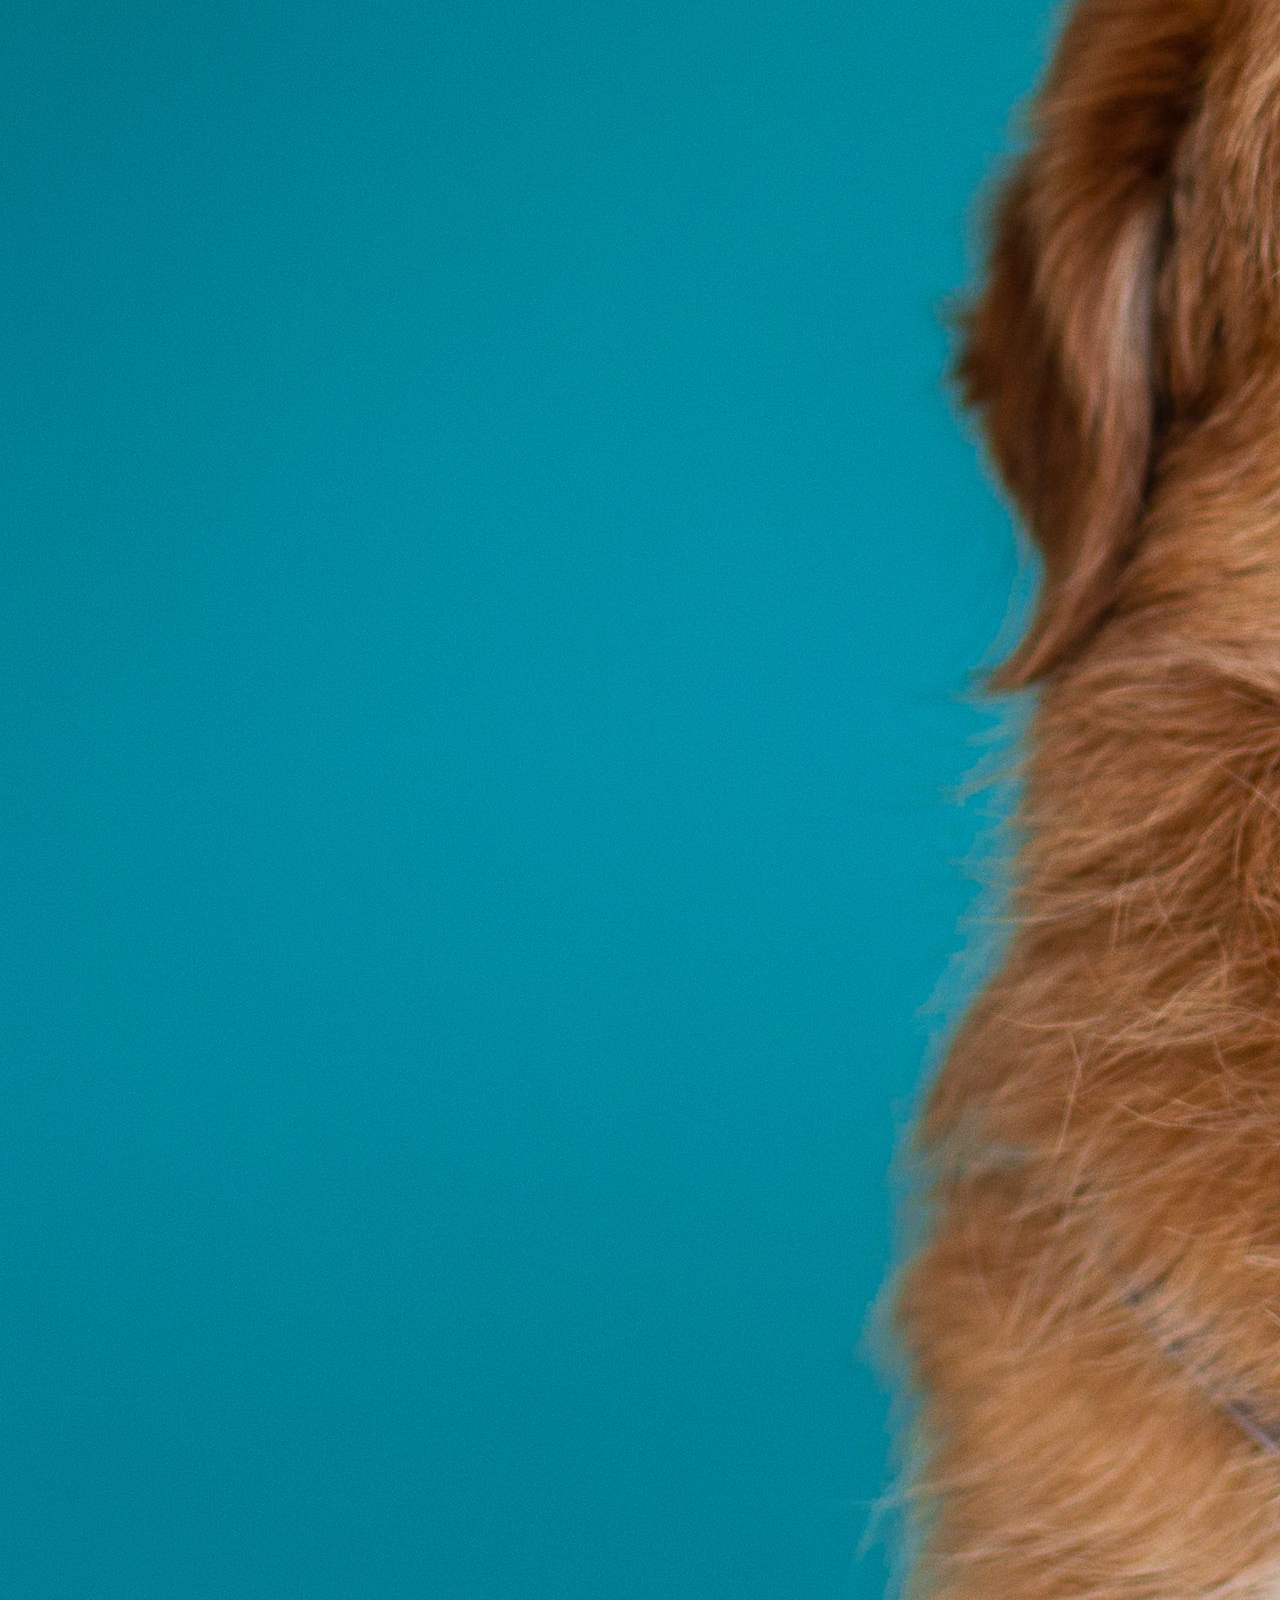
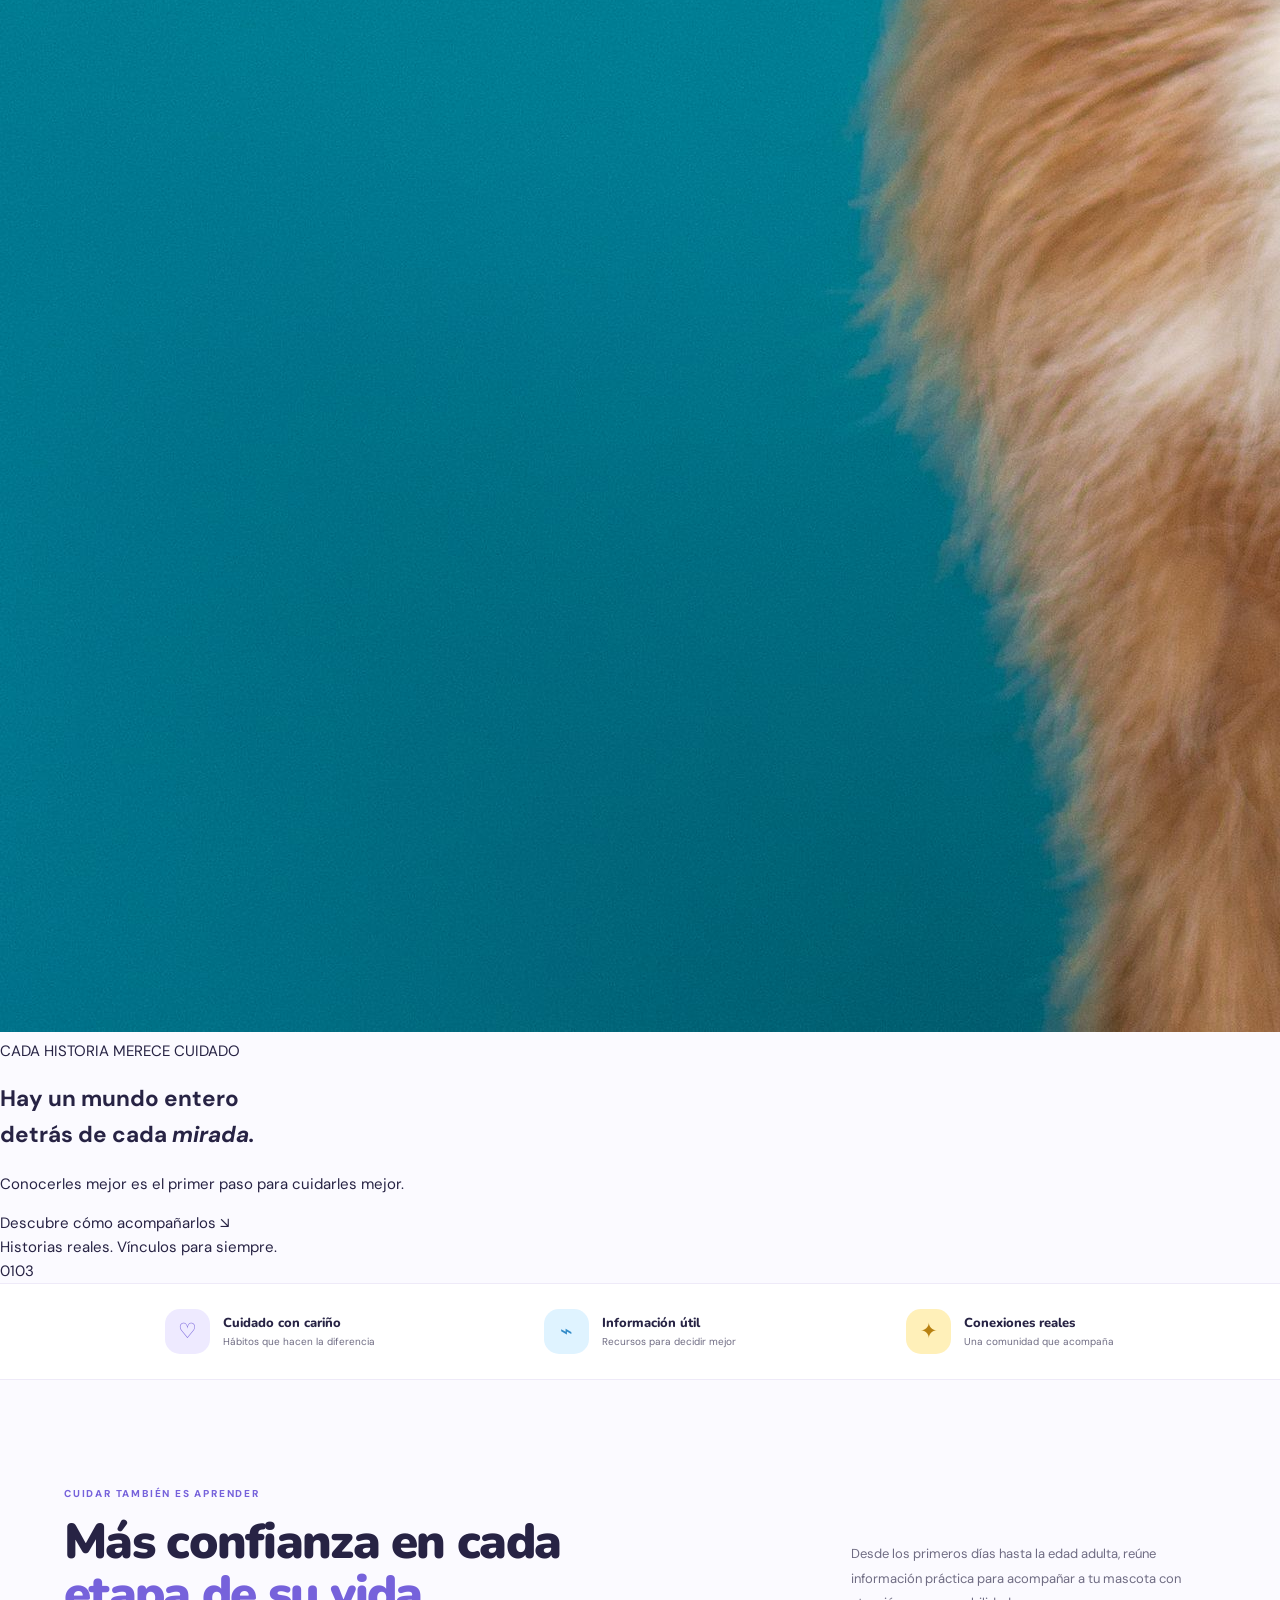
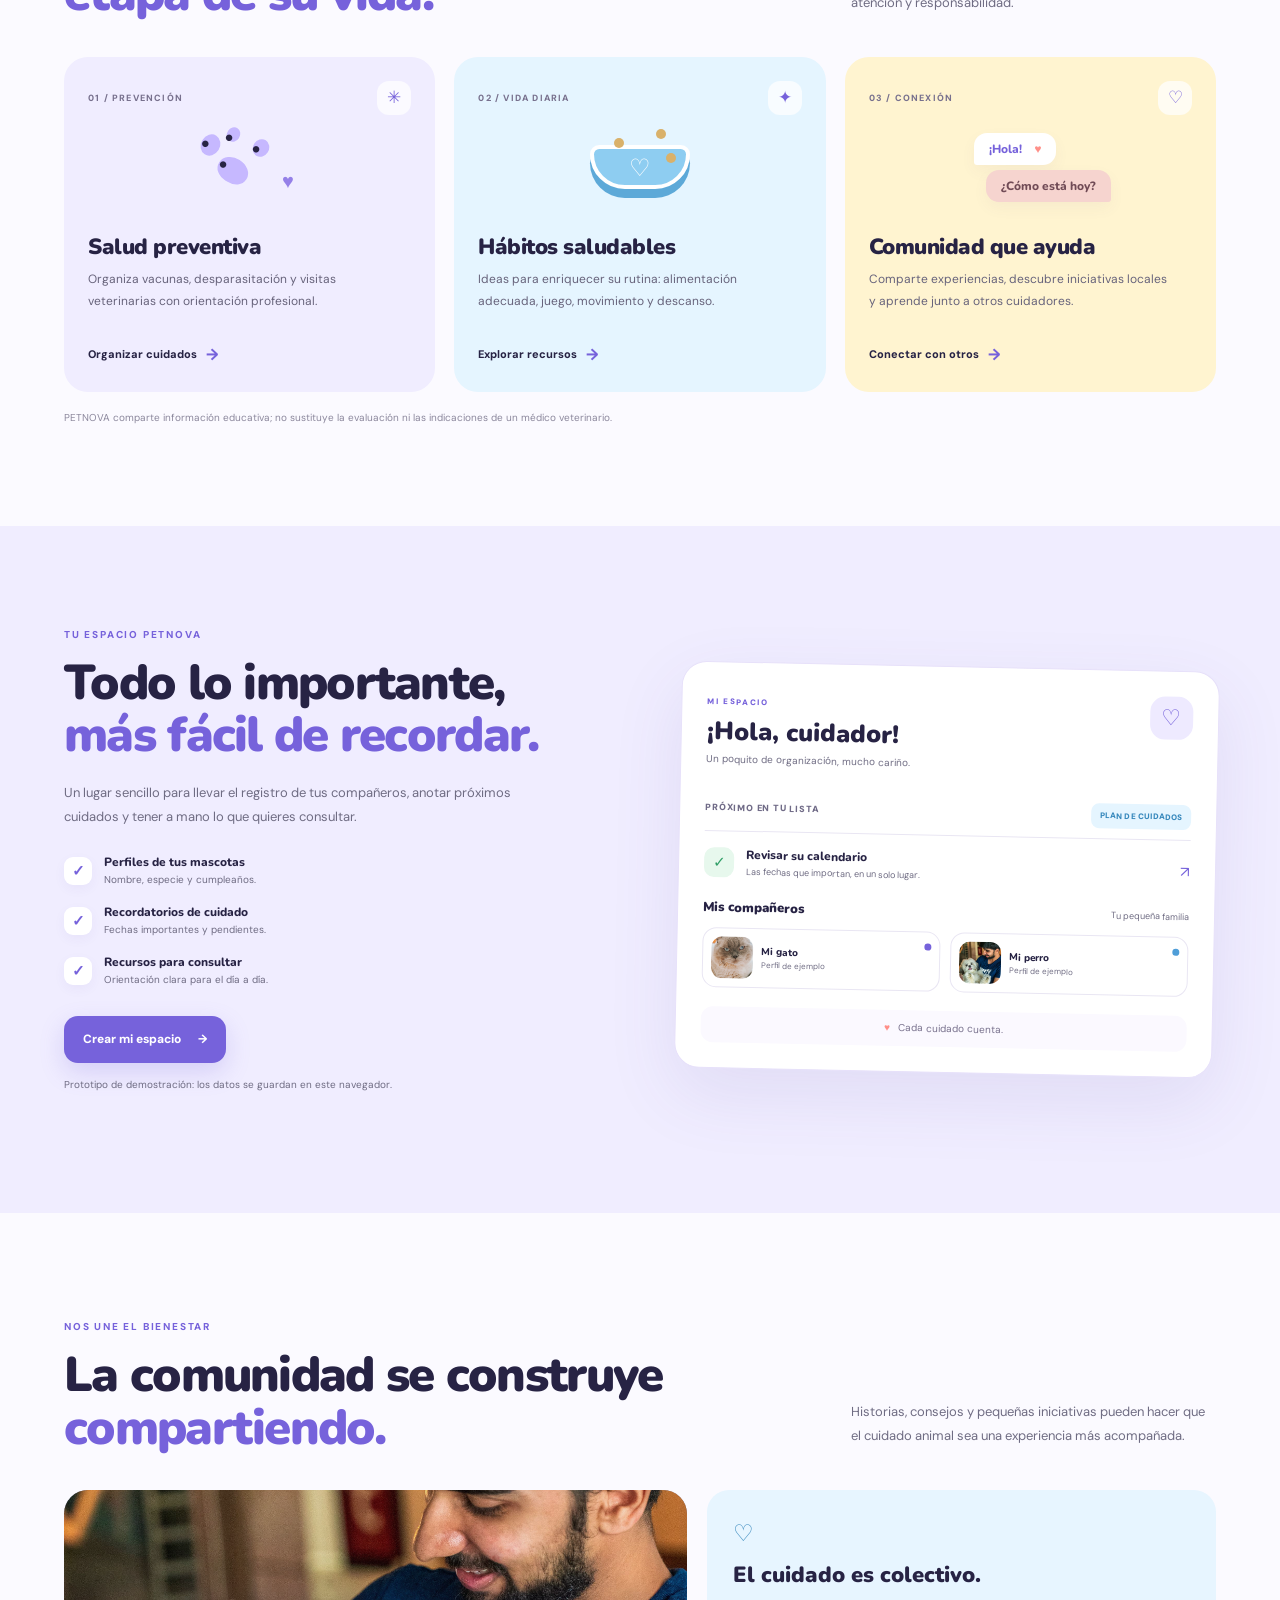
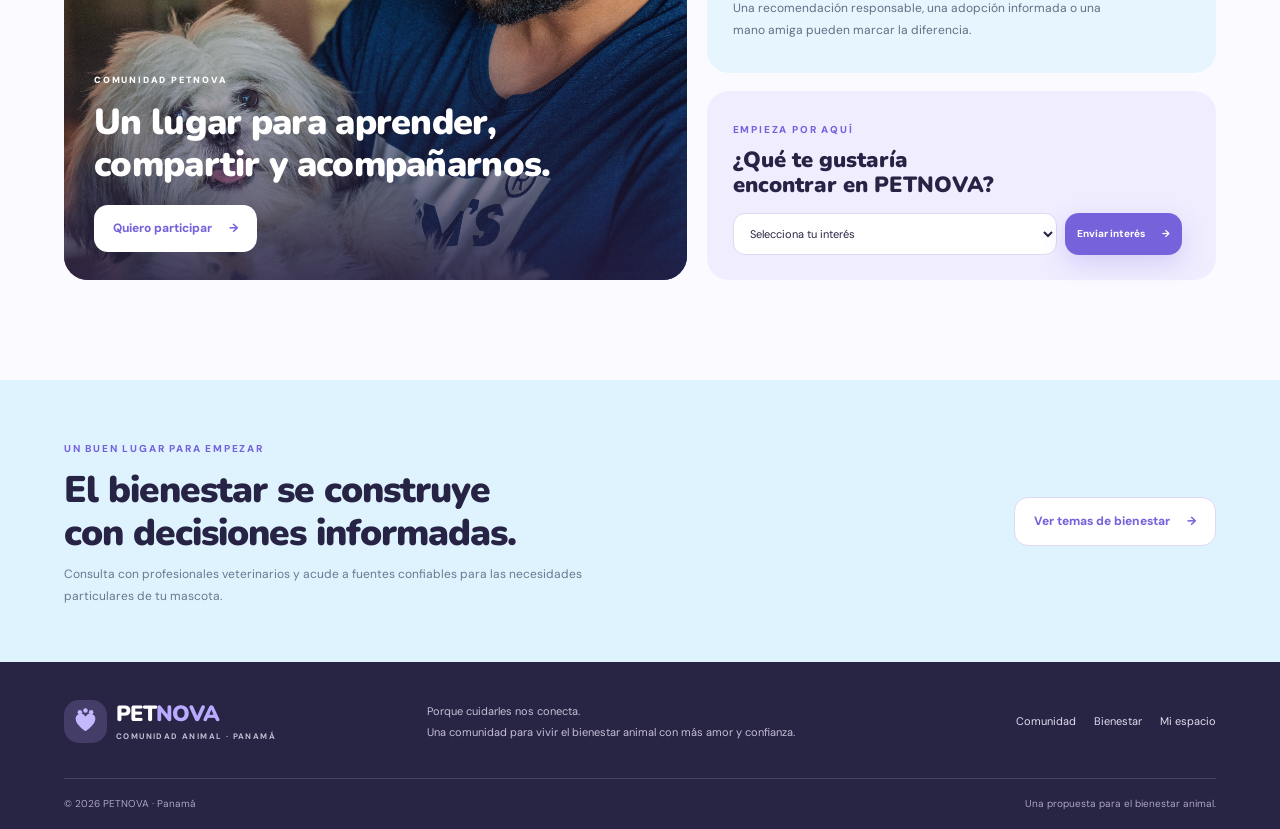
==== commit 891b5aa4: "Add cinematic animal storytelling section" ====
--- a/index.html
+++ b/index.html
@@ -26,7 +26,7 @@
   </header>
 
   <main id="contenido">
-    <section class="hero section-wrap" id="inicio">
+    <section class="hero section-wrap" id="inicio" data-reveal="hero">
       <div class="hero-copy">
         <div class="eyebrow"><span class="eyebrow-dot"></span> HECHA PARA QUIENES LOS AMAN</div>
         <h1>Su bienestar.<br>Tu tranquilidad.<br><span>Una comunidad.</span></h1>
@@ -44,9 +44,28 @@
       </div>
     </section>
 
+    <section class="cinematic-scene" id="historias" aria-label="Historias de bienestar animal">
+      <div class="cinematic-sticky">
+        <img class="cinematic-poster" src="img/dog 2.jpg" alt="" aria-hidden="true">
+        <video class="cinematic-video" autoplay muted loop playsinline preload="metadata" poster="img/dog 2.jpg" aria-hidden="true">
+          <source src="https://videos.pexels.com/video-files/4196536/4196536-hd_1920_1080_25fps.mp4" type="video/mp4">
+        </video>
+        <div class="cinematic-shade"></div>
+        <div class="cinematic-frame" aria-hidden="true"></div>
+        <div class="cinematic-copy">
+          <span class="cinematic-kicker">CADA HISTORIA MERECE CUIDADO</span>
+          <h2>Hay un mundo entero<br> detrás de cada <em>mirada.</em></h2>
+          <p>Conocerles mejor es el primer paso para cuidarles mejor.</p>
+          <a class="cinematic-link" href="#bienestar">Descubre cómo acompañarlos <span aria-hidden="true">↘</span></a>
+        </div>
+        <div class="cinematic-caption"><span class="caption-line"></span><span>Historias reales. Vínculos para siempre.</span></div>
+        <div class="cinematic-counter" aria-hidden="true"><span>01</span><i></i><span>03</span></div>
+      </div>
+    </section>
+
     <section class="value-strip" aria-label="Qué encontrarás en PETNOVA"><div><span class="value-icon lilac">♡</span><p><b>Cuidado con cariño</b><small>Hábitos que hacen la diferencia</small></p></div><div><span class="value-icon blue">⌁</span><p><b>Información útil</b><small>Recursos para decidir mejor</small></p></div><div><span class="value-icon yellow">✦</span><p><b>Conexiones reales</b><small>Una comunidad que acompaña</small></p></div></section>
 
-    <section class="section-wrap section-pad" id="bienestar">
+    <section class="section-wrap section-pad" id="bienestar" data-reveal="section">
       <div class="section-heading"><div><span class="eyebrow">CUIDAR TAMBIÉN ES APRENDER</span><h2>Más confianza en cada<br><span>etapa de su vida.</span></h2></div><p>Desde los primeros días hasta la edad adulta, reúne información práctica para acompañar a tu mascota con atención y responsabilidad.</p></div>
       <div class="resource-grid">
         <article class="resource-card resource-purple"><div class="resource-top"><span class="resource-number">01 / PREVENCIÓN</span><span class="resource-symbol">✳</span></div><div class="resource-illustration illustration-paws" aria-hidden="true"><span>●</span><span>●</span><span>●</span><span>●</span><i>♥</i></div><h3>Salud preventiva</h3><p>Organiza vacunas, desparasitación y visitas veterinarias con orientación profesional.</p><a href="#herramientas" class="card-link">Organizar cuidados <span>→</span></a></article>
@@ -56,7 +75,7 @@
       <p class="disclaimer">PETNOVA comparte información educativa; no sustituye la evaluación ni las indicaciones de un médico veterinario.</p>
     </section>
 
-    <section class="tools-section" id="herramientas"><div class="section-wrap tools-layout">
+    <section class="tools-section" id="herramientas" data-reveal="section"><div class="section-wrap tools-layout">
       <div class="tools-copy"><span class="eyebrow">TU ESPACIO PETNOVA</span><h2>Todo lo importante,<br><span>más fácil de recordar.</span></h2><p>Un lugar sencillo para llevar el registro de tus compañeros, anotar próximos cuidados y tener a mano lo que quieres consultar.</p>
       <ul class="feature-list"><li><span>✓</span><div><b>Perfiles de tus mascotas</b><small>Nombre, especie y cumpleaños.</small></div></li><li><span>✓</span><div><b>Recordatorios de cuidado</b><small>Fechas importantes y pendientes.</small></div></li><li><span>✓</span><div><b>Recursos para consultar</b><small>Orientación clara para el día a día.</small></div></li></ul>
       <button class="btn btn-primary" id="openDashboard2">Crear mi espacio <span aria-hidden="true">→</span></button><p class="privacy-note">Prototipo de demostración: los datos se guardan en este navegador.</p></div>
@@ -70,7 +89,7 @@
       </div>
     </div></section>
 
-    <section class="section-wrap section-pad community-section" id="comunidad">
+    <section class="section-wrap section-pad community-section" id="comunidad" data-reveal="section">
       <div class="section-heading"><div><span class="eyebrow">NOS UNE EL BIENESTAR</span><h2>La comunidad se construye<br><span>compartiendo.</span></h2></div><p>Historias, consejos y pequeñas iniciativas pueden hacer que el cuidado animal sea una experiencia más acompañada.</p></div>
       <div class="community-grid">
         <article class="community-feature"><img src="img/dog 1.jpg" alt="Perro, parte de una comunidad de cuidadores"><div class="community-overlay"><span class="community-label">COMUNIDAD PETNOVA</span><h3>Un lugar para aprender,<br>compartir y acompañarnos.</h3><a href="#participar" class="btn btn-light">Quiero participar <span>→</span></a></div></article>
@@ -92,5 +111,6 @@
   </dialog>
   <div class="toast" id="toast" role="status" aria-live="polite"></div>
   <script src="script.js"></script>
+  <script src="transiciones.js"></script>
 </body>
 </html>
--- a/ccs/estilos.css
+++ b/ccs/estilos.css
@@ -1,95 +1 @@
-body {
-    display: flex;
-    justify-content: center;
-    align-items: center;
-    height: 100vh;
-    margin: 0;
-    background-color: #ffffff;
-    overflow: hidden;
-}
-
-.carousel-container {
-    display: flex;
-    justify-content: center;
-    align-items: center;
-    position: relative;
-    width: 100%;
-    max-width: 1200px;
-    height: 500px;
-    perspective: 1000px;
-}
-
-.carousel-card {
-    position: absolute;
-    width: 260px;
-    height: 420px;
-    border-radius: 16px;
-    overflow: hidden;
-    box-shadow: 0 15px 35px rgba(0, 0, 0, 0.15);
-    transition: transform 0.6s cubic-bezier(0.4, 0, 0.2, 1), z-index 0.6s, opacity 0.6s;
-    opacity: 0;
-}
-
-.carousel-card img {
-    width: 100%;
-    height: 100%;
-    object-fit: cover;
-}
-
-.back-left {
-    transform: translateX(-360px) translateZ(-250px) rotateY(45deg);
-    z-index: 1;
-    opacity: 0.5;
-}
-
-.mid-left {
-    transform: translateX(-200px) translateZ(-120px) rotateY(25deg);
-    z-index: 2;
-    opacity: 0.85;
-}
-
-.active {
-    transform: translateX(0) translateZ(60px) rotateY(0deg);
-    z-index: 3;
-    opacity: 1;
-}
-
-.mid-right {
-    transform: translateX(200px) translateZ(-120px) rotateY(-25deg);
-    z-index: 2;
-    opacity: 0.85;
-}
-
-.back-right {
-    transform: translateX(-360px) translateZ(-250px) rotateY(45deg);
-    z-index: 1;
-    opacity: 0;
-}
-
-.nav-btn {
-    position: absolute;
-    top: 50%;
-    transform: translateY(-50%);
-    background: rgba(255, 255, 255, 0.8);
-    border: none;
-    width: 50px;
-    height: 50px;
-    border-radius: 50%;
-    font-size: 24px;
-    cursor: pointer;
-    z-index: 10;
-    box-shadow: 0 4px 10px rgba(0,0,0,0.1);
-    transition: background 0.3s;
-}
-
-.nav-btn:hover {
-    background: rgba(255, 255, 255, 1);
-}
-
-.prev-btn {
-    left: 40px;
-}
-
-.next-btn {
-    right: 40px;
-}
+:root{--ink:#272344;--muted:#6f6c83;--purple:#7662db;--purple-dark:#5945bf;--lavender:#eeeaff;--sky:#dff3ff;--blue:#4f9ed8;--yellow:#fff0b9;--coral:#ff8f88;--paper:#fbfaff;--white:#fff;--line:#e9e6f3;--shadow:0 24px 70px rgba(62,48,121,.12);--radius:26px}*{box-sizing:border-box}html{scroll-behavior:smooth;scroll-padding-top:88px}body{margin:0;background:var(--paper);color:var(--ink);font-family:"DM Sans",sans-serif;font-size:15px;line-height:1.6}body.modal-open{overflow:hidden}img{display:block;max-width:100%}a{color:inherit;text-decoration:none}button,input,select{font:inherit}button,a,select{-webkit-tap-highlight-color:transparent}button{cursor:pointer}.skip-link{position:absolute;top:-50px;left:16px;background:#fff;padding:10px;z-index:100}.skip-link:focus{top:10px}.site-header{height:88px;display:flex;align-items:center;justify-content:space-between;padding:0 max(5vw,24px);background:rgba(251,250,255,.9);backdrop-filter:blur(16px);position:sticky;top:0;z-index:30;border-bottom:1px solid rgba(230,226,245,.7)}.brand{display:inline-flex;align-items:center;gap:9px;flex-shrink:0}.brand-mark{width:43px;height:43px;display:grid;place-items:center;background:var(--lavender);color:var(--purple);border-radius:15px}.brand-mark svg{width:31px;height:31px}.brand-word{font-family:Nunito,sans-serif;font-weight:900;font-size:22px;letter-spacing:-1px;line-height:1.05}.brand-word>span{color:var(--purple)}.brand-word small{display:block;font:700 8px "DM Sans",sans-serif;letter-spacing:1.4px;color:var(--muted);margin-top:5px}.main-nav{display:flex;align-items:center;gap:34px;font-size:13px;font-weight:700;color:#55516e}.main-nav>a{transition:color .2s}.main-nav>a:hover,.footer-links a:hover{color:var(--purple)}.menu-toggle{display:none}.section-wrap{width:min(1160px,90%);margin:0 auto}.hero{min-height:630px;display:grid;grid-template-columns:1fr .94fr;align-items:center;gap:30px;padding-top:48px;padding-bottom:64px}.hero-copy{padding:12px 0 10px 1.5%}.eyebrow{display:inline-flex;align-items:center;gap:8px;font-size:10px;letter-spacing:1.8px;font-weight:800;color:var(--purple);line-height:1.5}.eyebrow-dot{width:7px;height:7px;border-radius:50%;background:var(--coral);box-shadow:0 0 0 4px #ff8f882b}.hero h1,.section-heading h2,.tools-copy h2{font:900 clamp(43px,5.1vw,69px)/1.07 Nunito,sans-serif;letter-spacing:-2.6px;margin:22px 0 20px}.hero h1 span,.section-heading h2 span,.tools-copy h2 span{color:var(--purple)}.hero-lead{font-size:15px;line-height:1.9;max-width:485px;color:var(--muted)}.hero-actions{display:flex;align-items:center;gap:25px;flex-wrap:wrap;margin-top:29px}.btn{border:0;border-radius:14px;padding:14px 19px;display:inline-flex;align-items:center;justify-content:center;gap:17px;font-size:12px;font-weight:800;transition:transform .2s,box-shadow .2s,background .2s}.btn:hover{transform:translateY(-2px)}.btn-primary{color:#fff;background:var(--purple);box-shadow:0 9px 24px #7662db38}.btn-primary:hover{background:var(--purple-dark);box-shadow:0 12px 26px #7662db48}.btn-outline{background:#fff;border:1px solid #ded9f2;color:var(--purple)}.btn-outline:hover{background:var(--lavender)}.btn-small{padding:10px 15px;border-radius:12px}.btn-light{background:#fff;color:var(--purple);width:max-content}.text-link{font-size:12px;font-weight:800;color:#514a70}.text-link span{margin-left:6px}.trust-row{display:flex;align-items:center;gap:13px;margin-top:38px}.avatar-stack{display:flex;padding-left:4px}.avatar-stack img{width:34px;height:34px;border-radius:50%;object-fit:cover;border:3px solid var(--paper);margin-left:-5px}.trust-row p{font-size:11px;line-height:1.5;margin:0}.trust-row strong{font-size:12px}.trust-row p span{color:var(--muted)}.hero-art{height:500px;position:relative;display:grid;place-items:center}.hero-blob{position:absolute;width:390px;height:390px;border-radius:45% 55% 61% 39%/42% 40% 60% 58%;background:linear-gradient(145deg,#e8e2ff,#dff4ff);transform:rotate(-8deg)}.orbit{position:absolute;border:1px dashed #bcb1ef;border-radius:50%;width:440px;height:440px;transform:rotate(-24deg)}.orbit-two{width:360px;height:470px;transform:rotate(33deg);border-color:#b6dff4}.pet-photo{position:absolute;margin:0;overflow:hidden;box-shadow:var(--shadow);border:7px solid #fff}.pet-photo img{width:100%;height:100%;object-fit:cover}.photo-main{width:270px;height:360px;left:calc(50% - 145px);top:60px;border-radius:140px 140px 30px 30px;z-index:2;transform:rotate(-3deg)}.photo-main figcaption{position:absolute;bottom:10px;left:10px;right:10px;border-radius:17px;background:#ffffffed;display:flex;align-items:center;gap:10px;padding:12px}.caption-icon{width:35px;height:35px;border-radius:12px;background:var(--lavender);color:var(--purple);display:grid;place-items:center;font-size:19px}.photo-main figcaption b,.photo-main figcaption small{display:block}.photo-main figcaption b{font-size:11px}.photo-main figcaption small{font-size:10px;color:var(--muted)}.photo-side{width:160px;height:210px;right:0;bottom:49px;border-radius:90px 90px 25px 25px;transform:rotate(7deg);z-index:1}.floating-note{position:absolute;z-index:4;display:flex;align-items:center;gap:10px;padding:12px 15px;border-radius:16px;background:#fff;box-shadow:0 12px 35px #43357b1a}.floating-note b,.floating-note small{display:block;white-space:nowrap}.floating-note b{font-size:11px}.floating-note small{font-size:10px;color:var(--muted)}.note-icon{width:32px;height:32px;display:grid;place-items:center;border-radius:11px;font-size:18px}.note-icon.violet{background:var(--lavender);color:var(--purple)}.note-icon.blue{background:var(--sky);color:#3289c6}.note-top{top:62px;right:-5px}.note-bottom{bottom:53px;left:-5px}.sparkle{position:absolute;color:var(--purple);font-size:26px}.sparkle-a{top:65px;left:55px}.sparkle-b{right:34px;top:175px;color:#f6b72e}.value-strip{background:#fff;border-block:1px solid #eeeaf8;display:grid;grid-template-columns:repeat(3,1fr);padding:25px max(8vw,24px);gap:35px}.value-strip>div{display:flex;align-items:center;justify-content:center;gap:13px}.value-icon{width:45px;height:45px;display:grid;place-items:center;border-radius:15px;font-size:21px}.lilac{background:var(--lavender);color:var(--purple)}.blue{background:var(--sky);color:#318ac7}.yellow{background:var(--yellow);color:#b88111}.value-strip p{margin:0}.value-strip b,.value-strip small{display:block}.value-strip b{font:800 13px Nunito,sans-serif}.value-strip small{font-size:10px;color:var(--muted);margin-top:2px}.section-pad{padding-top:100px;padding-bottom:100px}.section-heading{display:flex;justify-content:space-between;align-items:flex-end;gap:40px;margin-bottom:36px}.section-heading h2,.tools-copy h2{font-size:clamp(34px,4vw,49px);letter-spacing:-1.7px;margin:12px 0 0}.section-heading>p{max-width:365px;color:var(--muted);font-size:13px;line-height:1.9;margin:0 0 5px}.resource-grid{display:grid;grid-template-columns:repeat(3,1fr);gap:19px}.resource-card{min-height:335px;border-radius:24px;padding:24px;position:relative;overflow:hidden;display:flex;flex-direction:column}.resource-purple{background:#f0edff}.resource-blue{background:#e5f5ff}.resource-yellow{background:#fff4d0}.resource-top{display:flex;justify-content:space-between;align-items:center}.resource-number{font-size:9px;font-weight:800;letter-spacing:1.2px;color:#77708d}.resource-symbol{width:34px;height:34px;background:#ffffffb8;display:grid;place-items:center;border-radius:12px;color:var(--purple);font-size:17px}.resource-card h3{font:900 22px Nunito,sans-serif;letter-spacing:-.5px;margin:12px 0 7px}.resource-card>p{font-size:12px;line-height:1.8;color:#67637b;margin:0 0 20px;max-width:300px}.card-link{font-size:11px;font-weight:800;margin-top:auto;display:flex;gap:9px;align-items:center;width:max-content}.card-link span{color:var(--purple);font-size:16px}.resource-illustration{height:105px;position:relative;display:flex;align-items:center;justify-content:center}.illustration-paws span{position:absolute;width:19px;height:22px;border-radius:50%;background:#c6b8ff;transform:rotate(32deg)}.illustration-paws span:nth-child(1){top:19px;left:35%}.illustration-paws span:nth-child(2){top:12px;left:43%;width:13px;height:15px}.illustration-paws span:nth-child(3){top:24px;left:51%;width:16px;height:18px}.illustration-paws span:nth-child(4){top:43px;left:40%;width:32px;height:25px;border-radius:60% 60% 55% 55%}.illustration-paws i{font-style:normal;position:absolute;left:60%;top:50px;color:#9580e8;font-size:20px}.illustration-bowl .bowl{width:100px;height:44px;border-radius:10px 10px 38px 38px;background:#8ecdf1;border:4px solid #fff;display:grid;place-items:center;box-shadow:0 9px 0 #5da9d8}.bowl span{color:#fff;font-size:24px}.food-dot{position:absolute;width:10px;height:10px;border-radius:50%;background:#d9b16a}.d1{top:23px;left:42%}.d2{top:38px;left:58%}.d3{top:14px;left:55%}.illustration-chat{flex-direction:column;gap:5px}.chat-bubble{background:#fff;padding:8px 15px;border-radius:13px 13px 13px 3px;color:var(--purple);font:800 12px Nunito;box-shadow:0 6px 15px #5c4e8a0d;transform:translateX(-15px)}.chat-bubble span{margin-left:12px;color:var(--coral)}.chat-bubble.second{background:#f6d4cf;color:#714b56;border-radius:13px 13px 3px 13px;transform:translateX(18px)}.disclaimer{font-size:10px;color:#8b879c;margin:18px 0 0}.tools-section{background:#f0edff;overflow:hidden}.tools-layout{display:grid;grid-template-columns:.95fr 1fr;align-items:center;gap:9%;padding-top:95px;padding-bottom:95px}.tools-copy>p{font-size:13px;color:var(--muted);line-height:1.9;max-width:450px;margin:19px 0 24px}.feature-list{list-style:none;margin:0 0 28px;padding:0;display:grid;gap:16px}.feature-list li{display:flex;align-items:center;gap:12px}.feature-list li>span{width:28px;height:28px;display:grid;place-items:center;border-radius:9px;background:#fff;color:var(--purple);font-weight:900;box-shadow:0 4px 12px #5140a00d}.feature-list b,.feature-list small{display:block}.feature-list b{font:800 12px Nunito}.feature-list small{font-size:10px;color:var(--muted);margin-top:2px}.privacy-note{font-size:10px!important;margin-top:12px!important}.dashboard-preview{background:#fff;border:1px solid #e7e1fa;border-radius:25px;padding:25px;box-shadow:0 25px 70px #5542a01a;transform:rotate(1.2deg)}.preview-top{display:flex;justify-content:space-between;align-items:flex-start}.preview-kicker{font-size:8px;letter-spacing:1.6px;color:var(--purple);font-weight:900}.preview-top h3{font:900 25px Nunito;margin:3px 0}.preview-top p{font-size:10px;color:var(--muted);margin:0}.preview-avatar{width:43px;height:43px;display:grid;place-items:center;background:var(--lavender);color:var(--purple);font-size:22px;border-radius:15px}.preview-date{display:flex;align-items:center;justify-content:space-between;margin-top:28px;padding-bottom:10px;border-bottom:1px solid var(--line);font-size:9px;letter-spacing:.8px;font-weight:900;color:#706b87}.date-pill{font-size:8px;background:#e5f5ff;color:#3889bd;padding:6px 8px;border-radius:8px;letter-spacing:.2px}.preview-task{display:flex;align-items:center;gap:12px;padding:15px 0}.task-check{width:30px;height:30px;display:grid;place-items:center;border-radius:10px;background:#e7f8ed;color:#309f67}.preview-task b,.preview-task small{display:block}.preview-task b{font:800 12px Nunito}.preview-task small{font-size:9px;color:var(--muted);margin-top:2px}.task-arrow{margin-left:auto;color:var(--purple)}.preview-pets-title{display:flex;justify-content:space-between;align-items:center;margin:5px 0 11px}.preview-pets-title b{font:900 13px Nunito}.preview-pets-title span{font-size:9px;color:var(--muted)}.preview-pets{display:grid;grid-template-columns:1fr 1fr;gap:10px}.preview-pet{border:1px solid var(--line);border-radius:14px;padding:8px;display:flex;align-items:center;gap:8px;min-width:0}.preview-pet img{width:42px;height:42px;object-fit:cover;border-radius:11px}.preview-pet b,.preview-pet small{display:block}.preview-pet b{font:800 10px Nunito}.preview-pet small{font-size:8px;color:var(--muted)}.pet-dot{width:7px;height:7px;border-radius:50%;margin-left:auto;align-self:flex-start;margin-top:3px}.purple-dot{background:var(--purple)}.blue-dot{background:var(--blue)}.preview-bottom{margin-top:19px;background:#fbf9ff;border-radius:12px;padding:10px;font-size:10px;color:#77708c;text-align:center}.preview-bottom span{color:var(--coral);margin-right:5px}.community-section{padding-bottom:100px}.community-grid{display:grid;grid-template-columns:1.1fr .9fr;gap:20px}.community-feature{position:relative;min-height:390px;border-radius:24px;overflow:hidden;background:#8a83a5}.community-feature:after{content:"";position:absolute;inset:0;background:linear-gradient(0deg,rgba(36,29,66,.85),rgba(36,29,66,.05) 80%)}.community-feature>img{width:100%;height:100%;position:absolute;inset:0;object-fit:cover}.community-overlay{position:absolute;z-index:1;left:30px;right:30px;bottom:28px;color:#fff}.community-label{font-size:9px;letter-spacing:1.8px;font-weight:900}.community-overlay h3{font:900 clamp(25px,3vw,36px)/1.15 Nunito;letter-spacing:-.7px;margin:12px 0 20px}.community-side{display:flex;flex-direction:column;gap:18px}.community-stat{padding:25px 26px;background:#e7f5ff;border-radius:22px;flex:1}.stat-icon{font-size:23px;color:#438fc1}.community-stat h3{font:900 22px Nunito;margin:8px 0}.community-stat p{font-size:12px;color:#646e80;line-height:1.8;margin:0;max-width:390px}.community-join{padding:25px 26px;background:#f0edff;border-radius:22px}.community-join h3{font:900 22px/1.15 Nunito;margin:8px 0 15px}.community-join form{display:flex;gap:8px;flex-wrap:wrap}.community-join select{min-width:0;flex:1;max-width:100%;border:1px solid #ded9f2;background:#fff;color:var(--ink);border-radius:12px;padding:12px;font-size:11px}.community-join .btn{padding:12px;font-size:10px}.form-feedback{font-size:11px;color:#4e8c6d;min-height:0;margin:8px 0 0}.resource-band{background:#dff3ff}.resource-band-inner{display:flex;justify-content:space-between;align-items:center;gap:30px;padding-top:55px;padding-bottom:55px}.resource-band h2{font:900 clamp(27px,3vw,37px)/1.15 Nunito;letter-spacing:-1px;margin:10px 0}.resource-band p{max-width:560px;font-size:12px;color:#637b8e;line-height:1.8;margin:0}.resource-band .btn{flex-shrink:0;background:#fff}.site-footer{background:#282443;color:#fff;padding:38px max(5vw,24px) 0}.footer-main{max-width:1160px;margin:0 auto;display:grid;grid-template-columns:1fr 1.3fr 1fr;gap:35px;align-items:center;padding-bottom:35px}.footer-brand .brand-mark{background:#443d67;color:#c4b9ff}.footer-brand .brand-word{color:#fff}.footer-brand .brand-word>span{color:#b8aaff}.footer-brand .brand-word small{color:#c3bfd5}.footer-main>p{font-size:11px;line-height:1.9;color:#c5c1d7;margin:0}.footer-links{display:flex;gap:18px;justify-content:flex-end;font-size:11px;color:#e1ddef}.footer-bottom{max-width:1160px;margin:0 auto;border-top:1px solid #49435f;display:flex;justify-content:space-between;gap:20px;padding:17px 0;color:#aaa5c2;font-size:10px}.dashboard-modal{border:0;padding:0;border-radius:24px;width:min(650px,calc(100% - 28px));max-height:90vh;overflow:auto;color:var(--ink);box-shadow:0 30px 100px #17122c4a}.dashboard-modal::backdrop{background:#211c3c8c;backdrop-filter:blur(5px)}.modal-head{display:flex;justify-content:space-between;align-items:center;padding:25px 28px 18px}.modal-head h2{font:900 29px Nunito;margin:4px 0}.modal-close{width:38px;height:38px;border:0;border-radius:12px;background:#f0edff;color:var(--purple);font-size:25px}.modal-tabs{display:flex;gap:7px;padding:0 28px 15px;border-bottom:1px solid var(--line)}.modal-tab{border:0;background:transparent;padding:10px 14px;border-radius:10px;font-size:12px;font-weight:800;color:var(--muted)}.modal-tab.active{background:var(--lavender);color:var(--purple)}.modal-panel{padding:18px 28px 25px}.modal-intro{font-size:12px;color:var(--muted);margin:0 0 18px}.compact-form{display:grid;gap:13px;background:#faf9ff;border:1px solid var(--line);padding:16px;border-radius:16px}.field-row{display:grid;grid-template-columns:1fr 1fr;gap:12px}.field{display:grid;gap:6px;min-width:0}.field label{font-size:10px;font-weight:800;color:#5f5a78}.field input,.field select{width:100%;min-width:0;border:1px solid #e2deef;background:#fff;padding:10px;border-radius:10px;font-size:11px;color:var(--ink)}.compact-form>.btn{justify-self:start}.saved-list{display:grid;gap:9px;margin-top:16px}.saved-item{display:flex;align-items:center;gap:12px;padding:12px;border:1px solid var(--line);border-radius:13px;background:#fff}.saved-icon{width:38px;height:38px;border-radius:12px;background:var(--lavender);color:var(--purple);display:grid;place-items:center;font-size:17px;flex-shrink:0}.saved-copy{min-width:0;flex:1}.saved-copy b,.saved-copy small{display:block;overflow-wrap:anywhere}.saved-copy b{font:800 12px Nunito}.saved-copy small{font-size:10px;color:var(--muted);margin-top:2px}.delete-item{border:0;background:#fff0ef;color:#c75c59;border-radius:9px;width:30px;height:30px;font-size:17px;flex-shrink:0}.empty-state{border:1px dashed #dcd5f0;border-radius:14px;padding:22px;text-align:center;color:var(--muted);font-size:11px}.modal-privacy{font-size:10px;color:#8d879f;background:#faf9ff;padding:13px 28px;margin:0}.toast{position:fixed;bottom:22px;left:50%;transform:translate(-50%,20px);opacity:0;pointer-events:none;z-index:80;background:#282443;color:#fff;border-radius:12px;padding:12px 18px;font-size:12px;box-shadow:var(--shadow);transition:.25s}.toast.show{opacity:1;transform:translate(-50%,0)}.sr-only{position:absolute;width:1px;height:1px;padding:0;margin:-1px;overflow:hidden;clip:rect(0,0,0,0);white-space:nowrap;border:0}[hidden]{display:none!important}@media(max-width:900px){.main-nav{gap:19px}.hero{grid-template-columns:1fr .85fr;min-height:560px}.hero-art{transform:scale(.9);transform-origin:center}.photo-side{right:-12px}.note-top{right:-18px}.section-heading{align-items:flex-start;flex-direction:column;gap:15px}.section-heading>p{max-width:600px}.tools-layout{gap:5%}.resource-card{padding:19px}.community-grid{grid-template-columns:1fr 1fr}.community-join form{flex-direction:column}.footer-main{grid-template-columns:1fr 1fr}.footer-main>p{grid-column:2}.footer-links{grid-column:1/-1;justify-content:flex-start}}@media(max-width:650px){.site-header{height:72px;padding:0 5%}.brand-mark{width:38px;height:38px}.brand-word{font-size:20px}.menu-toggle{display:flex;flex-direction:column;gap:5px;border:0;background:var(--lavender);border-radius:12px;width:42px;height:42px;align-items:center;justify-content:center}.menu-toggle span{width:17px;height:2px;border-radius:3px;background:var(--purple)}.main-nav{display:none;position:absolute;top:71px;left:0;right:0;background:#fff;padding:18px 5% 22px;border-bottom:1px solid var(--line);box-shadow:0 16px 30px #34275b12;align-items:stretch;gap:5px;flex-direction:column}.main-nav.open{display:flex}.main-nav>a{padding:10px 3px}.main-nav .btn{margin-top:7px}.hero{grid-template-columns:1fr;padding-top:45px;padding-bottom:40px;gap:4px}.hero-copy{padding:0}.hero h1{font-size:clamp(44px,12vw,61px);letter-spacing:-2px;margin-top:17px}.hero-lead{font-size:14px}.hero-art{height:410px;transform:scale(.88);margin:-5px -25px -15px}.hero-blob{width:330px;height:330px}.orbit{width:365px;height:365px}.orbit-two{width:300px;height:400px}.photo-main{width:225px;height:305px;left:calc(50% - 128px);top:48px}.photo-side{width:125px;height:165px;right:2px;bottom:35px}.note-top{right:-3px;top:37px}.note-bottom{left:-3px;bottom:35px}.floating-note{padding:9px 11px}.floating-note b{font-size:10px}.floating-note small{font-size:9px}.note-icon{width:27px;height:27px}.value-strip{grid-template-columns:1fr;padding:19px 7%;gap:17px}.value-strip>div{justify-content:flex-start}.value-icon{width:40px;height:40px}.section-pad{padding-top:67px;padding-bottom:67px}.section-heading h2,.tools-copy h2{font-size:37px}.section-heading{margin-bottom:25px}.resource-grid{grid-template-columns:1fr;gap:13px}.resource-card{min-height:300px;padding:22px}.resource-illustration{height:90px}.tools-layout{grid-template-columns:1fr;padding-top:65px;padding-bottom:65px;gap:36px}.dashboard-preview{transform:none;padding:18px}.preview-pets{grid-template-columns:1fr}.community-grid{grid-template-columns:1fr}.community-feature{min-height:350px}.community-side{gap:13px}.community-join form{flex-direction:column}.community-join select{width:100%}.resource-band-inner{flex-direction:column;align-items:flex-start;padding-top:42px;padding-bottom:42px}.resource-band .btn{width:100%}.footer-main{grid-template-columns:1fr;gap:20px}.footer-main>p{grid-column:auto}.footer-links{grid-column:auto;justify-content:flex-start;flex-wrap:wrap}.footer-bottom{flex-direction:column;gap:5px}.modal-head{padding:20px 18px 15px}.modal-tabs{padding-inline:18px}.modal-panel{padding:16px 18px 22px}.modal-privacy{padding:12px 18px}.field-row{grid-template-columns:1fr}.compact-form{padding:12px}.dashboard-modal{max-height:92vh}}@media(prefers-reduced-motion:reduce){*,*::before,*::after{scroll-behavior:auto!important;transition:none!important;animation:none!important}}
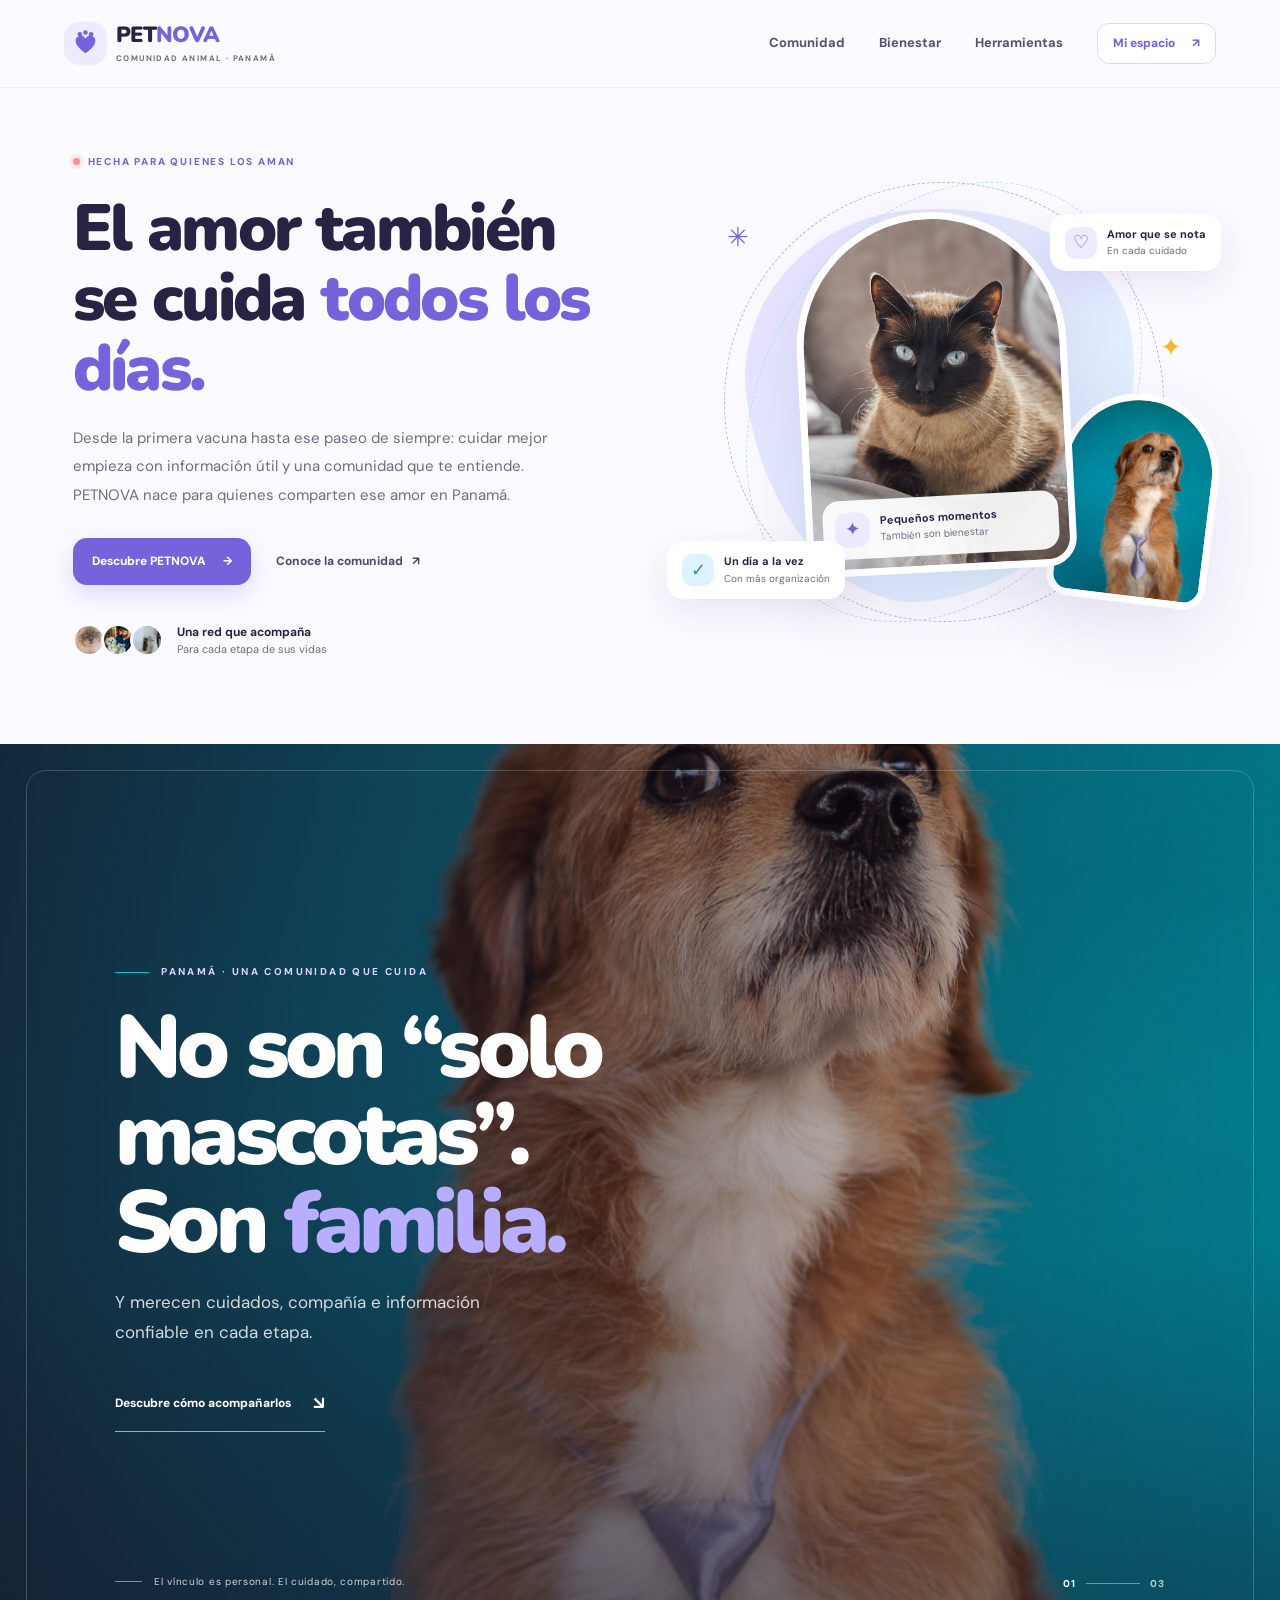
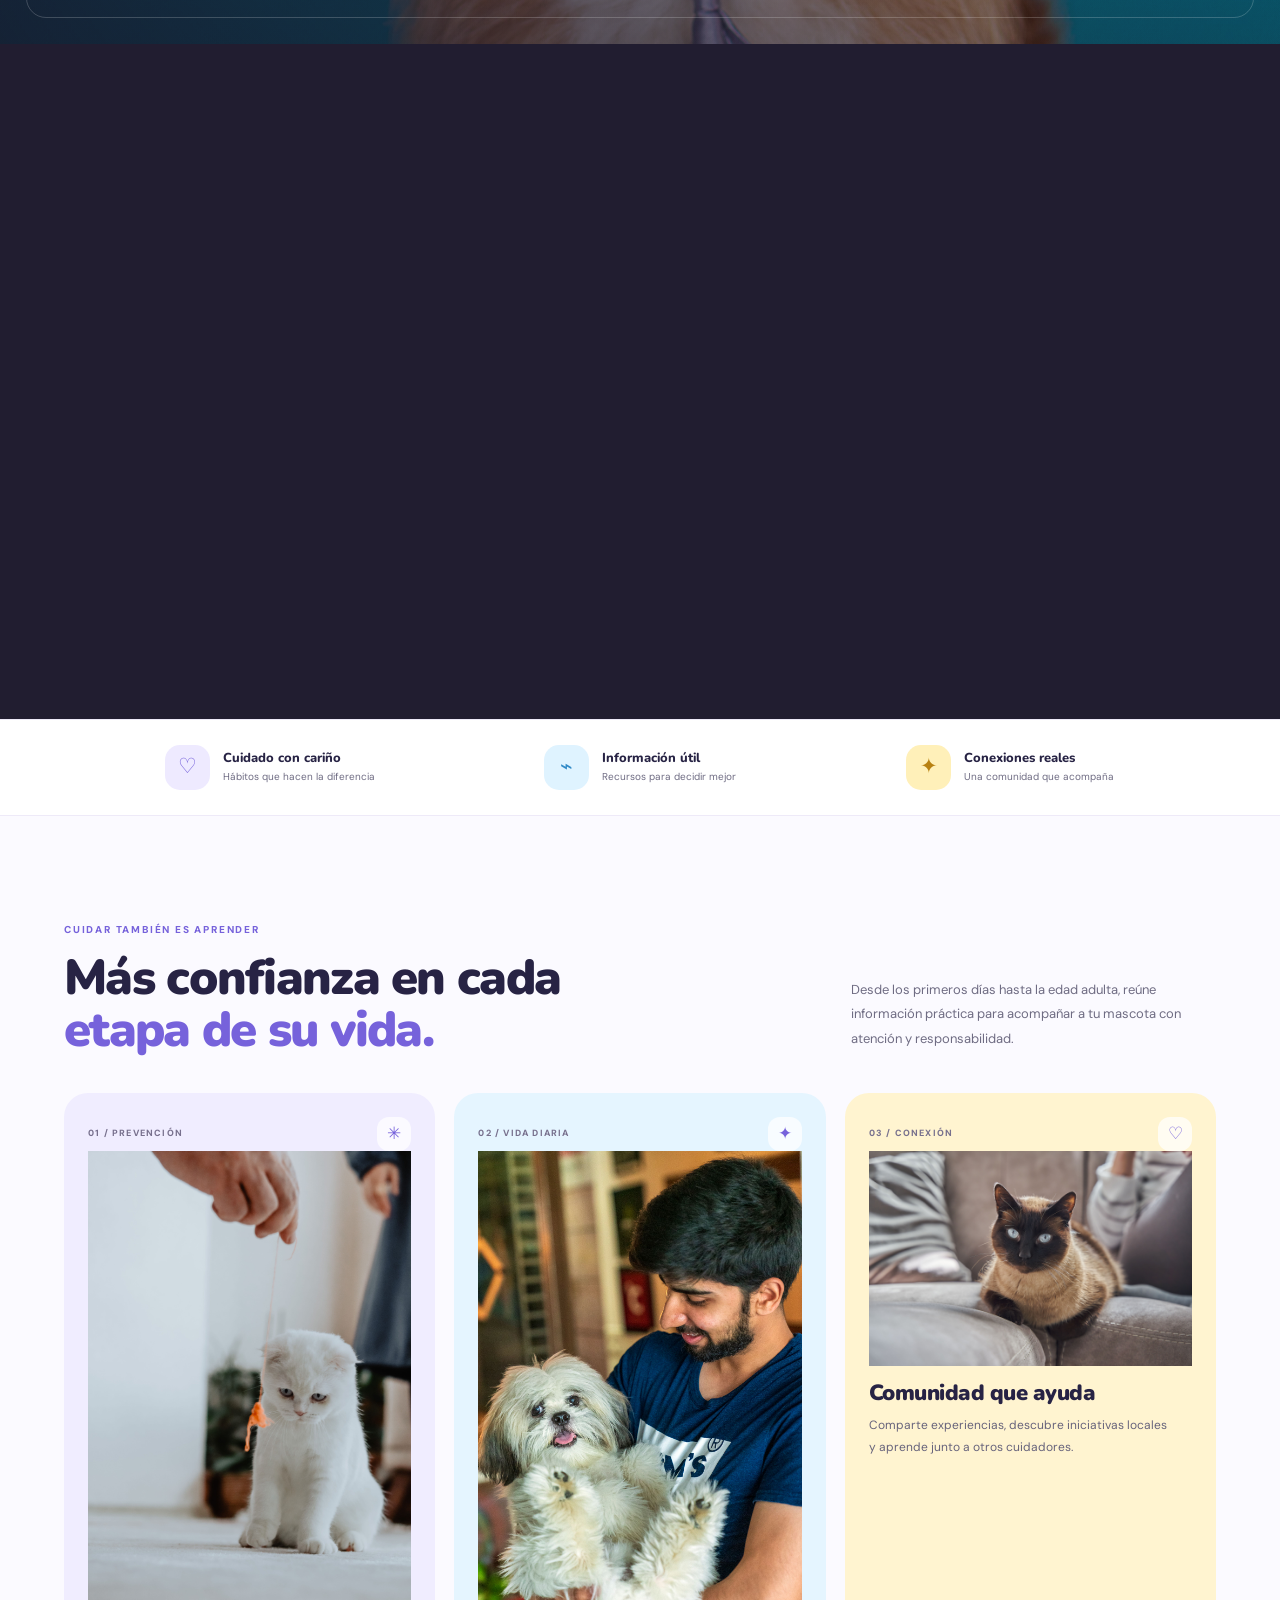
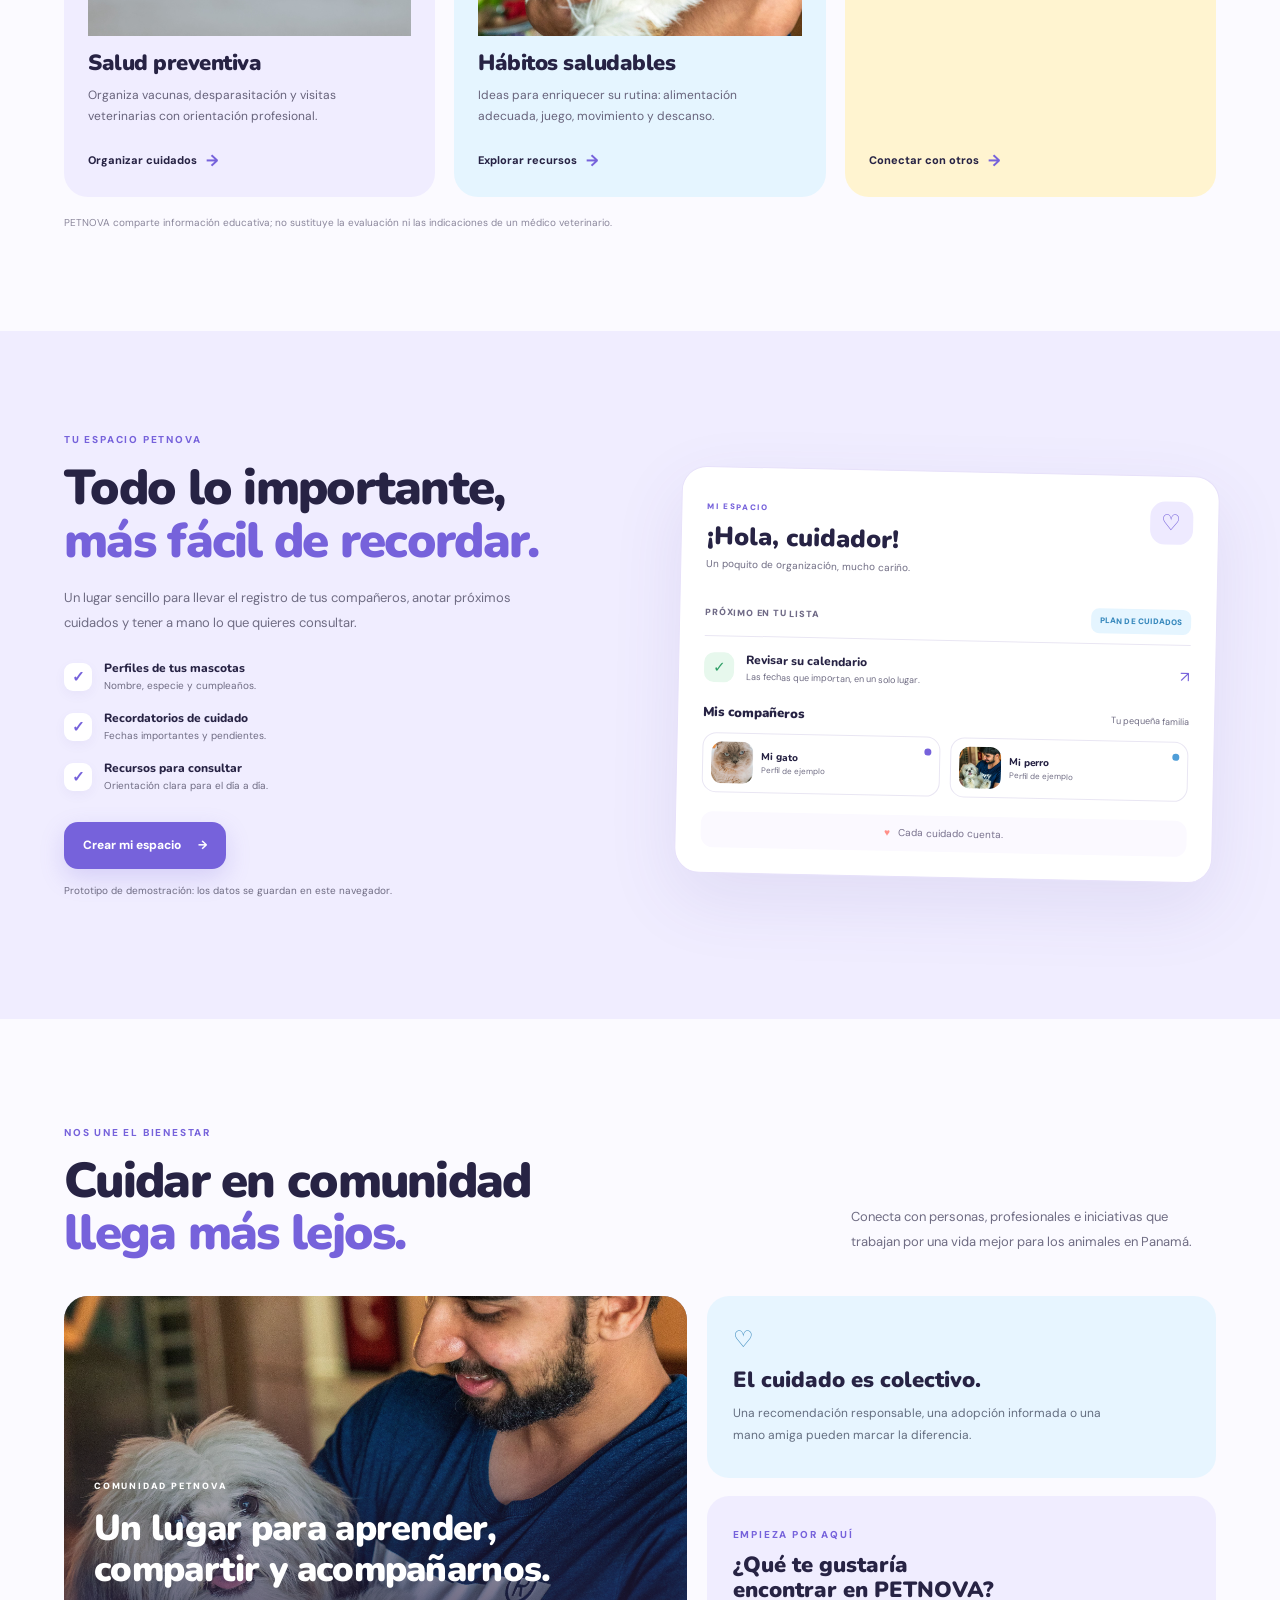
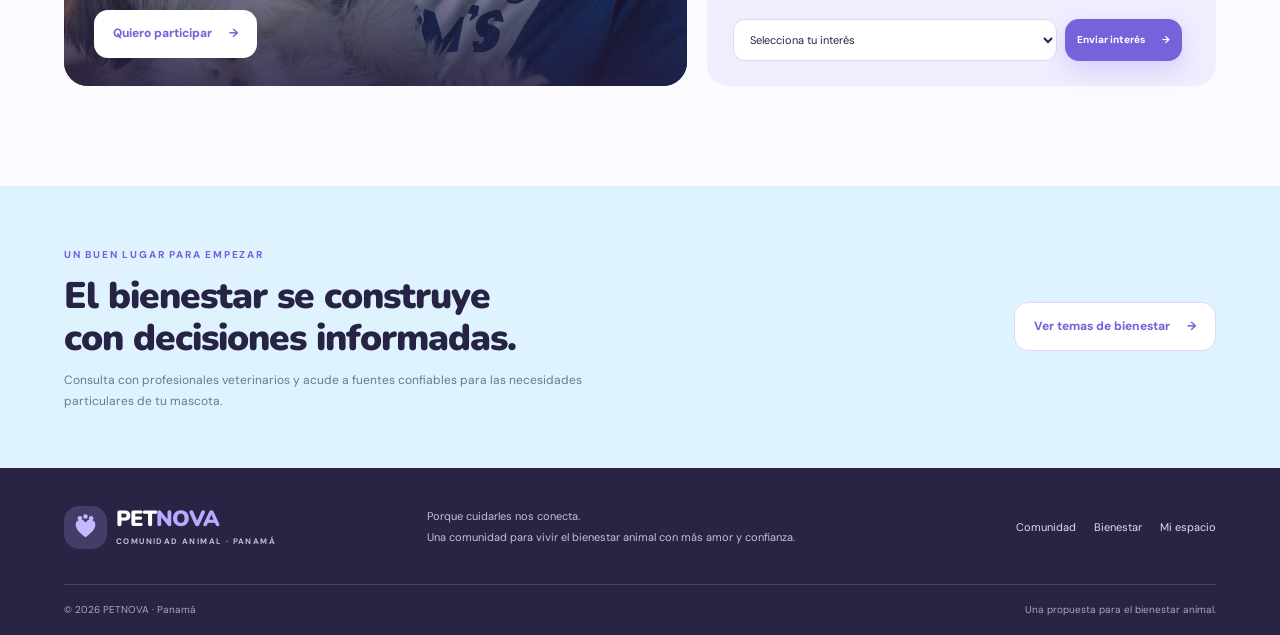
==== commit ec453b4b: "Refine PETNOVA copy and use real animal photography" ====
--- a/index.html
+++ b/index.html
@@ -8,7 +8,7 @@
   <title>PETNOVA — Cuidarles nos conecta</title>
   <link rel="preconnect" href="https://fonts.googleapis.com">
   <link rel="preconnect" href="https://fonts.gstatic.com" crossorigin>
-  <link href="https://fonts.googleapis.com/css2?family=DM+Sans:wght@400;500;600;700&family=Nunito:wght@600;700;800;900&display=swap" rel="stylesheet">
+  <link href="https://fonts.googleapis.com/css2?family=DM+Sans:wght@400;500;600;700&family=Erica+One&family=Nunito:wght@600;700;800;900&display=swap" rel="stylesheet">
   <link rel="stylesheet" href="ccs/estilos.css">
 </head>
 <body>
@@ -29,8 +29,8 @@
     <section class="hero section-wrap" id="inicio" data-reveal="hero">
       <div class="hero-copy">
         <div class="eyebrow"><span class="eyebrow-dot"></span> HECHA PARA QUIENES LOS AMAN</div>
-        <h1>Su bienestar.<br>Tu tranquilidad.<br><span>Una comunidad.</span></h1>
-        <p class="hero-lead">Cuidar de ellos es una de las formas más bonitas de querer. Encuentra orientación, organiza sus cuidados y conecta con personas que sienten lo mismo que tú.</p>
+        <h1>El amor también<br>se cuida <span>todos los días.</span></h1>
+        <p class="hero-lead">Desde la primera vacuna hasta ese paseo de siempre: cuidar mejor empieza con información útil y una comunidad que te entiende. PETNOVA nace para quienes comparten ese amor en Panamá.</p>
         <div class="hero-actions"><a class="btn btn-primary" href="#herramientas">Descubre PETNOVA <span aria-hidden="true">→</span></a><a class="text-link" href="#comunidad">Conoce la comunidad <span aria-hidden="true">↗</span></a></div>
         <div class="trust-row"><div class="avatar-stack" aria-hidden="true"><img src="img/cat 1.jpg" alt=""><img src="img/dog 1.jpg" alt=""><img src="img/cat 4.jpg" alt=""></div><p><strong>Una red que acompaña</strong><br><span>Para cada etapa de sus vidas</span></p></div>
       </div>
@@ -53,12 +53,12 @@
         <div class="cinematic-shade"></div>
         <div class="cinematic-frame" aria-hidden="true"></div>
         <div class="cinematic-copy">
-          <span class="cinematic-kicker">CADA HISTORIA MERECE CUIDADO</span>
-          <h2>Hay un mundo entero<br> detrás de cada <em>mirada.</em></h2>
-          <p>Conocerles mejor es el primer paso para cuidarles mejor.</p>
+          <span class="cinematic-kicker">PANAMÁ · UNA COMUNIDAD QUE CUIDA</span>
+          <h2>No son “solo mascotas”.<br>Son <em>familia.</em></h2>
+          <p>Y merecen cuidados, compañía e información confiable en cada etapa.</p>
           <a class="cinematic-link" href="#bienestar">Descubre cómo acompañarlos <span aria-hidden="true">↘</span></a>
         </div>
-        <div class="cinematic-caption"><span class="caption-line"></span><span>Historias reales. Vínculos para siempre.</span></div>
+        <div class="cinematic-caption"><span class="caption-line"></span><span>El vínculo es personal. El cuidado, compartido.</span></div>
         <div class="cinematic-counter" aria-hidden="true"><span>01</span><i></i><span>03</span></div>
       </div>
     </section>
@@ -68,9 +68,9 @@
     <section class="section-wrap section-pad" id="bienestar" data-reveal="section">
       <div class="section-heading"><div><span class="eyebrow">CUIDAR TAMBIÉN ES APRENDER</span><h2>Más confianza en cada<br><span>etapa de su vida.</span></h2></div><p>Desde los primeros días hasta la edad adulta, reúne información práctica para acompañar a tu mascota con atención y responsabilidad.</p></div>
       <div class="resource-grid">
-        <article class="resource-card resource-purple"><div class="resource-top"><span class="resource-number">01 / PREVENCIÓN</span><span class="resource-symbol">✳</span></div><div class="resource-illustration illustration-paws" aria-hidden="true"><span>●</span><span>●</span><span>●</span><span>●</span><i>♥</i></div><h3>Salud preventiva</h3><p>Organiza vacunas, desparasitación y visitas veterinarias con orientación profesional.</p><a href="#herramientas" class="card-link">Organizar cuidados <span>→</span></a></article>
-        <article class="resource-card resource-blue"><div class="resource-top"><span class="resource-number">02 / VIDA DIARIA</span><span class="resource-symbol">✦</span></div><div class="resource-illustration illustration-bowl" aria-hidden="true"><div class="bowl"><span>♡</span></div><span class="food-dot d1"></span><span class="food-dot d2"></span><span class="food-dot d3"></span></div><h3>Hábitos saludables</h3><p>Ideas para enriquecer su rutina: alimentación adecuada, juego, movimiento y descanso.</p><a href="#recursos" class="card-link">Explorar recursos <span>→</span></a></article>
-        <article class="resource-card resource-yellow"><div class="resource-top"><span class="resource-number">03 / CONEXIÓN</span><span class="resource-symbol">♡</span></div><div class="resource-illustration illustration-chat" aria-hidden="true"><div class="chat-bubble">¡Hola!<span>♥</span></div><div class="chat-bubble second">¿Cómo está hoy?</div></div><h3>Comunidad que ayuda</h3><p>Comparte experiencias, descubre iniciativas locales y aprende junto a otros cuidadores.</p><a href="#comunidad" class="card-link">Conectar con otros <span>→</span></a></article>
+        <article class="resource-card resource-purple"><div class="resource-top"><span class="resource-number">01 / PREVENCIÓN</span><span class="resource-symbol">✳</span></div><img class="resource-photo" src="img/cat 4.jpg" alt="Gato en un momento tranquilo"><h3>Salud preventiva</h3><p>Organiza vacunas, desparasitación y visitas veterinarias con orientación profesional.</p><a href="#herramientas" class="card-link">Organizar cuidados <span>→</span></a></article>
+        <article class="resource-card resource-blue"><div class="resource-top"><span class="resource-number">02 / VIDA DIARIA</span><span class="resource-symbol">✦</span></div><img class="resource-photo" src="img/dog 1.jpg" alt="Perro disfrutando de su día"><h3>Hábitos saludables</h3><p>Ideas para enriquecer su rutina: alimentación adecuada, juego, movimiento y descanso.</p><a href="#recursos" class="card-link">Explorar recursos <span>→</span></a></article>
+        <article class="resource-card resource-yellow"><div class="resource-top"><span class="resource-number">03 / CONEXIÓN</span><span class="resource-symbol">♡</span></div><img class="resource-photo" src="img/cat 2.jpg" alt="Gato acompañado por su cuidador"><h3>Comunidad que ayuda</h3><p>Comparte experiencias, descubre iniciativas locales y aprende junto a otros cuidadores.</p><a href="#comunidad" class="card-link">Conectar con otros <span>→</span></a></article>
       </div>
       <p class="disclaimer">PETNOVA comparte información educativa; no sustituye la evaluación ni las indicaciones de un médico veterinario.</p>
     </section>
@@ -90,7 +90,7 @@
     </div></section>
 
     <section class="section-wrap section-pad community-section" id="comunidad" data-reveal="section">
-      <div class="section-heading"><div><span class="eyebrow">NOS UNE EL BIENESTAR</span><h2>La comunidad se construye<br><span>compartiendo.</span></h2></div><p>Historias, consejos y pequeñas iniciativas pueden hacer que el cuidado animal sea una experiencia más acompañada.</p></div>
+      <div class="section-heading"><div><span class="eyebrow">NOS UNE EL BIENESTAR</span><h2>Cuidar en comunidad<br><span>llega más lejos.</span></h2></div><p>Conecta con personas, profesionales e iniciativas que trabajan por una vida mejor para los animales en Panamá.</p></div>
       <div class="community-grid">
         <article class="community-feature"><img src="img/dog 1.jpg" alt="Perro, parte de una comunidad de cuidadores"><div class="community-overlay"><span class="community-label">COMUNIDAD PETNOVA</span><h3>Un lugar para aprender,<br>compartir y acompañarnos.</h3><a href="#participar" class="btn btn-light">Quiero participar <span>→</span></a></div></article>
         <div class="community-side"><div class="community-stat"><span class="stat-icon">♡</span><h3>El cuidado es colectivo.</h3><p>Una recomendación responsable, una adopción informada o una mano amiga pueden marcar la diferencia.</p></div><div class="community-join" id="participar"><div><span class="eyebrow">EMPIEZA POR AQUÍ</span><h3>¿Qué te gustaría<br>encontrar en PETNOVA?</h3></div><form id="interestForm"><label class="sr-only" for="interest">Elige tu interés</label><select id="interest" required><option value="">Selecciona tu interés</option><option>Consejos de bienestar</option><option>Recordatorios y organización</option><option>Comunidad y actividades</option><option>Adopción responsable</option><option>Servicios para mascotas en Panamá</option></select><button class="btn btn-primary" type="submit">Enviar interés <span>→</span></button><p class="form-feedback" id="interestFeedback" role="status"></p></form></div></div>
--- a/ccs/estilos.css
+++ b/ccs/estilos.css
@@ -1 +1,56 @@
-:root{--ink:#272344;--muted:#6f6c83;--purple:#7662db;--purple-dark:#5945bf;--lavender:#eeeaff;--sky:#dff3ff;--blue:#4f9ed8;--yellow:#fff0b9;--coral:#ff8f88;--paper:#fbfaff;--white:#fff;--line:#e9e6f3;--shadow:0 24px 70px rgba(62,48,121,.12);--radius:26px}*{box-sizing:border-box}html{scroll-behavior:smooth;scroll-padding-top:88px}body{margin:0;background:var(--paper);color:var(--ink);font-family:"DM Sans",sans-serif;font-size:15px;line-height:1.6}body.modal-open{overflow:hidden}img{display:block;max-width:100%}a{color:inherit;text-decoration:none}button,input,select{font:inherit}button,a,select{-webkit-tap-highlight-color:transparent}button{cursor:pointer}.skip-link{position:absolute;top:-50px;left:16px;background:#fff;padding:10px;z-index:100}.skip-link:focus{top:10px}.site-header{height:88px;display:flex;align-items:center;justify-content:space-between;padding:0 max(5vw,24px);background:rgba(251,250,255,.9);backdrop-filter:blur(16px);position:sticky;top:0;z-index:30;border-bottom:1px solid rgba(230,226,245,.7)}.brand{display:inline-flex;align-items:center;gap:9px;flex-shrink:0}.brand-mark{width:43px;height:43px;display:grid;place-items:center;background:var(--lavender);color:var(--purple);border-radius:15px}.brand-mark svg{width:31px;height:31px}.brand-word{font-family:Nunito,sans-serif;font-weight:900;font-size:22px;letter-spacing:-1px;line-height:1.05}.brand-word>span{color:var(--purple)}.brand-word small{display:block;font:700 8px "DM Sans",sans-serif;letter-spacing:1.4px;color:var(--muted);margin-top:5px}.main-nav{display:flex;align-items:center;gap:34px;font-size:13px;font-weight:700;color:#55516e}.main-nav>a{transition:color .2s}.main-nav>a:hover,.footer-links a:hover{color:var(--purple)}.menu-toggle{display:none}.section-wrap{width:min(1160px,90%);margin:0 auto}.hero{min-height:630px;display:grid;grid-template-columns:1fr .94fr;align-items:center;gap:30px;padding-top:48px;padding-bottom:64px}.hero-copy{padding:12px 0 10px 1.5%}.eyebrow{display:inline-flex;align-items:center;gap:8px;font-size:10px;letter-spacing:1.8px;font-weight:800;color:var(--purple);line-height:1.5}.eyebrow-dot{width:7px;height:7px;border-radius:50%;background:var(--coral);box-shadow:0 0 0 4px #ff8f882b}.hero h1,.section-heading h2,.tools-copy h2{font:900 clamp(43px,5.1vw,69px)/1.07 Nunito,sans-serif;letter-spacing:-2.6px;margin:22px 0 20px}.hero h1 span,.section-heading h2 span,.tools-copy h2 span{color:var(--purple)}.hero-lead{font-size:15px;line-height:1.9;max-width:485px;color:var(--muted)}.hero-actions{display:flex;align-items:center;gap:25px;flex-wrap:wrap;margin-top:29px}.btn{border:0;border-radius:14px;padding:14px 19px;display:inline-flex;align-items:center;justify-content:center;gap:17px;font-size:12px;font-weight:800;transition:transform .2s,box-shadow .2s,background .2s}.btn:hover{transform:translateY(-2px)}.btn-primary{color:#fff;background:var(--purple);box-shadow:0 9px 24px #7662db38}.btn-primary:hover{background:var(--purple-dark);box-shadow:0 12px 26px #7662db48}.btn-outline{background:#fff;border:1px solid #ded9f2;color:var(--purple)}.btn-outline:hover{background:var(--lavender)}.btn-small{padding:10px 15px;border-radius:12px}.btn-light{background:#fff;color:var(--purple);width:max-content}.text-link{font-size:12px;font-weight:800;color:#514a70}.text-link span{margin-left:6px}.trust-row{display:flex;align-items:center;gap:13px;margin-top:38px}.avatar-stack{display:flex;padding-left:4px}.avatar-stack img{width:34px;height:34px;border-radius:50%;object-fit:cover;border:3px solid var(--paper);margin-left:-5px}.trust-row p{font-size:11px;line-height:1.5;margin:0}.trust-row strong{font-size:12px}.trust-row p span{color:var(--muted)}.hero-art{height:500px;position:relative;display:grid;place-items:center}.hero-blob{position:absolute;width:390px;height:390px;border-radius:45% 55% 61% 39%/42% 40% 60% 58%;background:linear-gradient(145deg,#e8e2ff,#dff4ff);transform:rotate(-8deg)}.orbit{position:absolute;border:1px dashed #bcb1ef;border-radius:50%;width:440px;height:440px;transform:rotate(-24deg)}.orbit-two{width:360px;height:470px;transform:rotate(33deg);border-color:#b6dff4}.pet-photo{position:absolute;margin:0;overflow:hidden;box-shadow:var(--shadow);border:7px solid #fff}.pet-photo img{width:100%;height:100%;object-fit:cover}.photo-main{width:270px;height:360px;left:calc(50% - 145px);top:60px;border-radius:140px 140px 30px 30px;z-index:2;transform:rotate(-3deg)}.photo-main figcaption{position:absolute;bottom:10px;left:10px;right:10px;border-radius:17px;background:#ffffffed;display:flex;align-items:center;gap:10px;padding:12px}.caption-icon{width:35px;height:35px;border-radius:12px;background:var(--lavender);color:var(--purple);display:grid;place-items:center;font-size:19px}.photo-main figcaption b,.photo-main figcaption small{display:block}.photo-main figcaption b{font-size:11px}.photo-main figcaption small{font-size:10px;color:var(--muted)}.photo-side{width:160px;height:210px;right:0;bottom:49px;border-radius:90px 90px 25px 25px;transform:rotate(7deg);z-index:1}.floating-note{position:absolute;z-index:4;display:flex;align-items:center;gap:10px;padding:12px 15px;border-radius:16px;background:#fff;box-shadow:0 12px 35px #43357b1a}.floating-note b,.floating-note small{display:block;white-space:nowrap}.floating-note b{font-size:11px}.floating-note small{font-size:10px;color:var(--muted)}.note-icon{width:32px;height:32px;display:grid;place-items:center;border-radius:11px;font-size:18px}.note-icon.violet{background:var(--lavender);color:var(--purple)}.note-icon.blue{background:var(--sky);color:#3289c6}.note-top{top:62px;right:-5px}.note-bottom{bottom:53px;left:-5px}.sparkle{position:absolute;color:var(--purple);font-size:26px}.sparkle-a{top:65px;left:55px}.sparkle-b{right:34px;top:175px;color:#f6b72e}.value-strip{background:#fff;border-block:1px solid #eeeaf8;display:grid;grid-template-columns:repeat(3,1fr);padding:25px max(8vw,24px);gap:35px}.value-strip>div{display:flex;align-items:center;justify-content:center;gap:13px}.value-icon{width:45px;height:45px;display:grid;place-items:center;border-radius:15px;font-size:21px}.lilac{background:var(--lavender);color:var(--purple)}.blue{background:var(--sky);color:#318ac7}.yellow{background:var(--yellow);color:#b88111}.value-strip p{margin:0}.value-strip b,.value-strip small{display:block}.value-strip b{font:800 13px Nunito,sans-serif}.value-strip small{font-size:10px;color:var(--muted);margin-top:2px}.section-pad{padding-top:100px;padding-bottom:100px}.section-heading{display:flex;justify-content:space-between;align-items:flex-end;gap:40px;margin-bottom:36px}.section-heading h2,.tools-copy h2{font-size:clamp(34px,4vw,49px);letter-spacing:-1.7px;margin:12px 0 0}.section-heading>p{max-width:365px;color:var(--muted);font-size:13px;line-height:1.9;margin:0 0 5px}.resource-grid{display:grid;grid-template-columns:repeat(3,1fr);gap:19px}.resource-card{min-height:335px;border-radius:24px;padding:24px;position:relative;overflow:hidden;display:flex;flex-direction:column}.resource-purple{background:#f0edff}.resource-blue{background:#e5f5ff}.resource-yellow{background:#fff4d0}.resource-top{display:flex;justify-content:space-between;align-items:center}.resource-number{font-size:9px;font-weight:800;letter-spacing:1.2px;color:#77708d}.resource-symbol{width:34px;height:34px;background:#ffffffb8;display:grid;place-items:center;border-radius:12px;color:var(--purple);font-size:17px}.resource-card h3{font:900 22px Nunito,sans-serif;letter-spacing:-.5px;margin:12px 0 7px}.resource-card>p{font-size:12px;line-height:1.8;color:#67637b;margin:0 0 20px;max-width:300px}.card-link{font-size:11px;font-weight:800;margin-top:auto;display:flex;gap:9px;align-items:center;width:max-content}.card-link span{color:var(--purple);font-size:16px}.resource-illustration{height:105px;position:relative;display:flex;align-items:center;justify-content:center}.illustration-paws span{position:absolute;width:19px;height:22px;border-radius:50%;background:#c6b8ff;transform:rotate(32deg)}.illustration-paws span:nth-child(1){top:19px;left:35%}.illustration-paws span:nth-child(2){top:12px;left:43%;width:13px;height:15px}.illustration-paws span:nth-child(3){top:24px;left:51%;width:16px;height:18px}.illustration-paws span:nth-child(4){top:43px;left:40%;width:32px;height:25px;border-radius:60% 60% 55% 55%}.illustration-paws i{font-style:normal;position:absolute;left:60%;top:50px;color:#9580e8;font-size:20px}.illustration-bowl .bowl{width:100px;height:44px;border-radius:10px 10px 38px 38px;background:#8ecdf1;border:4px solid #fff;display:grid;place-items:center;box-shadow:0 9px 0 #5da9d8}.bowl span{color:#fff;font-size:24px}.food-dot{position:absolute;width:10px;height:10px;border-radius:50%;background:#d9b16a}.d1{top:23px;left:42%}.d2{top:38px;left:58%}.d3{top:14px;left:55%}.illustration-chat{flex-direction:column;gap:5px}.chat-bubble{background:#fff;padding:8px 15px;border-radius:13px 13px 13px 3px;color:var(--purple);font:800 12px Nunito;box-shadow:0 6px 15px #5c4e8a0d;transform:translateX(-15px)}.chat-bubble span{margin-left:12px;color:var(--coral)}.chat-bubble.second{background:#f6d4cf;color:#714b56;border-radius:13px 13px 3px 13px;transform:translateX(18px)}.disclaimer{font-size:10px;color:#8b879c;margin:18px 0 0}.tools-section{background:#f0edff;overflow:hidden}.tools-layout{display:grid;grid-template-columns:.95fr 1fr;align-items:center;gap:9%;padding-top:95px;padding-bottom:95px}.tools-copy>p{font-size:13px;color:var(--muted);line-height:1.9;max-width:450px;margin:19px 0 24px}.feature-list{list-style:none;margin:0 0 28px;padding:0;display:grid;gap:16px}.feature-list li{display:flex;align-items:center;gap:12px}.feature-list li>span{width:28px;height:28px;display:grid;place-items:center;border-radius:9px;background:#fff;color:var(--purple);font-weight:900;box-shadow:0 4px 12px #5140a00d}.feature-list b,.feature-list small{display:block}.feature-list b{font:800 12px Nunito}.feature-list small{font-size:10px;color:var(--muted);margin-top:2px}.privacy-note{font-size:10px!important;margin-top:12px!important}.dashboard-preview{background:#fff;border:1px solid #e7e1fa;border-radius:25px;padding:25px;box-shadow:0 25px 70px #5542a01a;transform:rotate(1.2deg)}.preview-top{display:flex;justify-content:space-between;align-items:flex-start}.preview-kicker{font-size:8px;letter-spacing:1.6px;color:var(--purple);font-weight:900}.preview-top h3{font:900 25px Nunito;margin:3px 0}.preview-top p{font-size:10px;color:var(--muted);margin:0}.preview-avatar{width:43px;height:43px;display:grid;place-items:center;background:var(--lavender);color:var(--purple);font-size:22px;border-radius:15px}.preview-date{display:flex;align-items:center;justify-content:space-between;margin-top:28px;padding-bottom:10px;border-bottom:1px solid var(--line);font-size:9px;letter-spacing:.8px;font-weight:900;color:#706b87}.date-pill{font-size:8px;background:#e5f5ff;color:#3889bd;padding:6px 8px;border-radius:8px;letter-spacing:.2px}.preview-task{display:flex;align-items:center;gap:12px;padding:15px 0}.task-check{width:30px;height:30px;display:grid;place-items:center;border-radius:10px;background:#e7f8ed;color:#309f67}.preview-task b,.preview-task small{display:block}.preview-task b{font:800 12px Nunito}.preview-task small{font-size:9px;color:var(--muted);margin-top:2px}.task-arrow{margin-left:auto;color:var(--purple)}.preview-pets-title{display:flex;justify-content:space-between;align-items:center;margin:5px 0 11px}.preview-pets-title b{font:900 13px Nunito}.preview-pets-title span{font-size:9px;color:var(--muted)}.preview-pets{display:grid;grid-template-columns:1fr 1fr;gap:10px}.preview-pet{border:1px solid var(--line);border-radius:14px;padding:8px;display:flex;align-items:center;gap:8px;min-width:0}.preview-pet img{width:42px;height:42px;object-fit:cover;border-radius:11px}.preview-pet b,.preview-pet small{display:block}.preview-pet b{font:800 10px Nunito}.preview-pet small{font-size:8px;color:var(--muted)}.pet-dot{width:7px;height:7px;border-radius:50%;margin-left:auto;align-self:flex-start;margin-top:3px}.purple-dot{background:var(--purple)}.blue-dot{background:var(--blue)}.preview-bottom{margin-top:19px;background:#fbf9ff;border-radius:12px;padding:10px;font-size:10px;color:#77708c;text-align:center}.preview-bottom span{color:var(--coral);margin-right:5px}.community-section{padding-bottom:100px}.community-grid{display:grid;grid-template-columns:1.1fr .9fr;gap:20px}.community-feature{position:relative;min-height:390px;border-radius:24px;overflow:hidden;background:#8a83a5}.community-feature:after{content:"";position:absolute;inset:0;background:linear-gradient(0deg,rgba(36,29,66,.85),rgba(36,29,66,.05) 80%)}.community-feature>img{width:100%;height:100%;position:absolute;inset:0;object-fit:cover}.community-overlay{position:absolute;z-index:1;left:30px;right:30px;bottom:28px;color:#fff}.community-label{font-size:9px;letter-spacing:1.8px;font-weight:900}.community-overlay h3{font:900 clamp(25px,3vw,36px)/1.15 Nunito;letter-spacing:-.7px;margin:12px 0 20px}.community-side{display:flex;flex-direction:column;gap:18px}.community-stat{padding:25px 26px;background:#e7f5ff;border-radius:22px;flex:1}.stat-icon{font-size:23px;color:#438fc1}.community-stat h3{font:900 22px Nunito;margin:8px 0}.community-stat p{font-size:12px;color:#646e80;line-height:1.8;margin:0;max-width:390px}.community-join{padding:25px 26px;background:#f0edff;border-radius:22px}.community-join h3{font:900 22px/1.15 Nunito;margin:8px 0 15px}.community-join form{display:flex;gap:8px;flex-wrap:wrap}.community-join select{min-width:0;flex:1;max-width:100%;border:1px solid #ded9f2;background:#fff;color:var(--ink);border-radius:12px;padding:12px;font-size:11px}.community-join .btn{padding:12px;font-size:10px}.form-feedback{font-size:11px;color:#4e8c6d;min-height:0;margin:8px 0 0}.resource-band{background:#dff3ff}.resource-band-inner{display:flex;justify-content:space-between;align-items:center;gap:30px;padding-top:55px;padding-bottom:55px}.resource-band h2{font:900 clamp(27px,3vw,37px)/1.15 Nunito;letter-spacing:-1px;margin:10px 0}.resource-band p{max-width:560px;font-size:12px;color:#637b8e;line-height:1.8;margin:0}.resource-band .btn{flex-shrink:0;background:#fff}.site-footer{background:#282443;color:#fff;padding:38px max(5vw,24px) 0}.footer-main{max-width:1160px;margin:0 auto;display:grid;grid-template-columns:1fr 1.3fr 1fr;gap:35px;align-items:center;padding-bottom:35px}.footer-brand .brand-mark{background:#443d67;color:#c4b9ff}.footer-brand .brand-word{color:#fff}.footer-brand .brand-word>span{color:#b8aaff}.footer-brand .brand-word small{color:#c3bfd5}.footer-main>p{font-size:11px;line-height:1.9;color:#c5c1d7;margin:0}.footer-links{display:flex;gap:18px;justify-content:flex-end;font-size:11px;color:#e1ddef}.footer-bottom{max-width:1160px;margin:0 auto;border-top:1px solid #49435f;display:flex;justify-content:space-between;gap:20px;padding:17px 0;color:#aaa5c2;font-size:10px}.dashboard-modal{border:0;padding:0;border-radius:24px;width:min(650px,calc(100% - 28px));max-height:90vh;overflow:auto;color:var(--ink);box-shadow:0 30px 100px #17122c4a}.dashboard-modal::backdrop{background:#211c3c8c;backdrop-filter:blur(5px)}.modal-head{display:flex;justify-content:space-between;align-items:center;padding:25px 28px 18px}.modal-head h2{font:900 29px Nunito;margin:4px 0}.modal-close{width:38px;height:38px;border:0;border-radius:12px;background:#f0edff;color:var(--purple);font-size:25px}.modal-tabs{display:flex;gap:7px;padding:0 28px 15px;border-bottom:1px solid var(--line)}.modal-tab{border:0;background:transparent;padding:10px 14px;border-radius:10px;font-size:12px;font-weight:800;color:var(--muted)}.modal-tab.active{background:var(--lavender);color:var(--purple)}.modal-panel{padding:18px 28px 25px}.modal-intro{font-size:12px;color:var(--muted);margin:0 0 18px}.compact-form{display:grid;gap:13px;background:#faf9ff;border:1px solid var(--line);padding:16px;border-radius:16px}.field-row{display:grid;grid-template-columns:1fr 1fr;gap:12px}.field{display:grid;gap:6px;min-width:0}.field label{font-size:10px;font-weight:800;color:#5f5a78}.field input,.field select{width:100%;min-width:0;border:1px solid #e2deef;background:#fff;padding:10px;border-radius:10px;font-size:11px;color:var(--ink)}.compact-form>.btn{justify-self:start}.saved-list{display:grid;gap:9px;margin-top:16px}.saved-item{display:flex;align-items:center;gap:12px;padding:12px;border:1px solid var(--line);border-radius:13px;background:#fff}.saved-icon{width:38px;height:38px;border-radius:12px;background:var(--lavender);color:var(--purple);display:grid;place-items:center;font-size:17px;flex-shrink:0}.saved-copy{min-width:0;flex:1}.saved-copy b,.saved-copy small{display:block;overflow-wrap:anywhere}.saved-copy b{font:800 12px Nunito}.saved-copy small{font-size:10px;color:var(--muted);margin-top:2px}.delete-item{border:0;background:#fff0ef;color:#c75c59;border-radius:9px;width:30px;height:30px;font-size:17px;flex-shrink:0}.empty-state{border:1px dashed #dcd5f0;border-radius:14px;padding:22px;text-align:center;color:var(--muted);font-size:11px}.modal-privacy{font-size:10px;color:#8d879f;background:#faf9ff;padding:13px 28px;margin:0}.toast{position:fixed;bottom:22px;left:50%;transform:translate(-50%,20px);opacity:0;pointer-events:none;z-index:80;background:#282443;color:#fff;border-radius:12px;padding:12px 18px;font-size:12px;box-shadow:var(--shadow);transition:.25s}.toast.show{opacity:1;transform:translate(-50%,0)}.sr-only{position:absolute;width:1px;height:1px;padding:0;margin:-1px;overflow:hidden;clip:rect(0,0,0,0);white-space:nowrap;border:0}[hidden]{display:none!important}@media(max-width:900px){.main-nav{gap:19px}.hero{grid-template-columns:1fr .85fr;min-height:560px}.hero-art{transform:scale(.9);transform-origin:center}.photo-side{right:-12px}.note-top{right:-18px}.section-heading{align-items:flex-start;flex-direction:column;gap:15px}.section-heading>p{max-width:600px}.tools-layout{gap:5%}.resource-card{padding:19px}.community-grid{grid-template-columns:1fr 1fr}.community-join form{flex-direction:column}.footer-main{grid-template-columns:1fr 1fr}.footer-main>p{grid-column:2}.footer-links{grid-column:1/-1;justify-content:flex-start}}@media(max-width:650px){.site-header{height:72px;padding:0 5%}.brand-mark{width:38px;height:38px}.brand-word{font-size:20px}.menu-toggle{display:flex;flex-direction:column;gap:5px;border:0;background:var(--lavender);border-radius:12px;width:42px;height:42px;align-items:center;justify-content:center}.menu-toggle span{width:17px;height:2px;border-radius:3px;background:var(--purple)}.main-nav{display:none;position:absolute;top:71px;left:0;right:0;background:#fff;padding:18px 5% 22px;border-bottom:1px solid var(--line);box-shadow:0 16px 30px #34275b12;align-items:stretch;gap:5px;flex-direction:column}.main-nav.open{display:flex}.main-nav>a{padding:10px 3px}.main-nav .btn{margin-top:7px}.hero{grid-template-columns:1fr;padding-top:45px;padding-bottom:40px;gap:4px}.hero-copy{padding:0}.hero h1{font-size:clamp(44px,12vw,61px);letter-spacing:-2px;margin-top:17px}.hero-lead{font-size:14px}.hero-art{height:410px;transform:scale(.88);margin:-5px -25px -15px}.hero-blob{width:330px;height:330px}.orbit{width:365px;height:365px}.orbit-two{width:300px;height:400px}.photo-main{width:225px;height:305px;left:calc(50% - 128px);top:48px}.photo-side{width:125px;height:165px;right:2px;bottom:35px}.note-top{right:-3px;top:37px}.note-bottom{left:-3px;bottom:35px}.floating-note{padding:9px 11px}.floating-note b{font-size:10px}.floating-note small{font-size:9px}.note-icon{width:27px;height:27px}.value-strip{grid-template-columns:1fr;padding:19px 7%;gap:17px}.value-strip>div{justify-content:flex-start}.value-icon{width:40px;height:40px}.section-pad{padding-top:67px;padding-bottom:67px}.section-heading h2,.tools-copy h2{font-size:37px}.section-heading{margin-bottom:25px}.resource-grid{grid-template-columns:1fr;gap:13px}.resource-card{min-height:300px;padding:22px}.resource-illustration{height:90px}.tools-layout{grid-template-columns:1fr;padding-top:65px;padding-bottom:65px;gap:36px}.dashboard-preview{transform:none;padding:18px}.preview-pets{grid-template-columns:1fr}.community-grid{grid-template-columns:1fr}.community-feature{min-height:350px}.community-side{gap:13px}.community-join form{flex-direction:column}.community-join select{width:100%}.resource-band-inner{flex-direction:column;align-items:flex-start;padding-top:42px;padding-bottom:42px}.resource-band .btn{width:100%}.footer-main{grid-template-columns:1fr;gap:20px}.footer-main>p{grid-column:auto}.footer-links{grid-column:auto;justify-content:flex-start;flex-wrap:wrap}.footer-bottom{flex-direction:column;gap:5px}.modal-head{padding:20px 18px 15px}.modal-tabs{padding-inline:18px}.modal-panel{padding:16px 18px 22px}.modal-privacy{padding:12px 18px}.field-row{grid-template-columns:1fr}.compact-form{padding:12px}.dashboard-modal{max-height:92vh}}@media(prefers-reduced-motion:reduce){*,*::before,*::after{scroll-behavior:auto!important;transition:none!important;animation:none!important}}+:root{--ink:#272344;--muted:#6f6c83;--purple:#7662db;--purple-dark:#5945bf;--lavender:#eeeaff;--sky:#dff3ff;--blue:#4f9ed8;--yellow:#fff0b9;--coral:#ff8f88;--paper:#fbfaff;--white:#fff;--line:#e9e6f3;--shadow:0 24px 70px rgba(62,48,121,.12);--radius:26px}*{box-sizing:border-box}html{scroll-behavior:smooth;scroll-padding-top:88px}body{margin:0;background:var(--paper);color:var(--ink);font-family:"DM Sans",sans-serif;font-size:15px;line-height:1.6}body.modal-open{overflow:hidden}img{display:block;max-width:100%}a{color:inherit;text-decoration:none}button,input,select{font:inherit}button,a,select{-webkit-tap-highlight-color:transparent}button{cursor:pointer}.skip-link{position:absolute;top:-50px;left:16px;background:#fff;padding:10px;z-index:100}.skip-link:focus{top:10px}.site-header{height:88px;display:flex;align-items:center;justify-content:space-between;padding:0 max(5vw,24px);background:rgba(251,250,255,.9);backdrop-filter:blur(16px);position:sticky;top:0;z-index:30;border-bottom:1px solid rgba(230,226,245,.7)}.brand{display:inline-flex;align-items:center;gap:9px;flex-shrink:0}.brand-mark{width:43px;height:43px;display:grid;place-items:center;background:var(--lavender);color:var(--purple);border-radius:15px}.brand-mark svg{width:31px;height:31px}.brand-word{font-family:Nunito,sans-serif;font-weight:900;font-size:22px;letter-spacing:-1px;line-height:1.05}.brand-word>span{color:var(--purple)}.brand-word small{display:block;font:700 8px "DM Sans",sans-serif;letter-spacing:1.4px;color:var(--muted);margin-top:5px}.main-nav{display:flex;align-items:center;gap:34px;font-size:13px;font-weight:700;color:#55516e}.main-nav>a{transition:color .2s}.main-nav>a:hover,.footer-links a:hover{color:var(--purple)}.menu-toggle{display:none}.section-wrap{width:min(1160px,90%);margin:0 auto}.hero{min-height:630px;display:grid;grid-template-columns:1fr .94fr;align-items:center;gap:30px;padding-top:48px;padding-bottom:64px}.hero-copy{padding:12px 0 10px 1.5%}.eyebrow{display:inline-flex;align-items:center;gap:8px;font-size:10px;letter-spacing:1.8px;font-weight:800;color:var(--purple);line-height:1.5}.eyebrow-dot{width:7px;height:7px;border-radius:50%;background:var(--coral);box-shadow:0 0 0 4px #ff8f882b}.hero h1,.section-heading h2,.tools-copy h2{font:900 clamp(43px,5.1vw,69px)/1.07 Nunito,sans-serif;letter-spacing:-2.6px;margin:22px 0 20px}.hero h1 span,.section-heading h2 span,.tools-copy h2 span{color:var(--purple)}.hero-lead{font-size:15px;line-height:1.9;max-width:485px;color:var(--muted)}.hero-actions{display:flex;align-items:center;gap:25px;flex-wrap:wrap;margin-top:29px}.btn{border:0;border-radius:14px;padding:14px 19px;display:inline-flex;align-items:center;justify-content:center;gap:17px;font-size:12px;font-weight:800;transition:transform .2s,box-shadow .2s,background .2s}.btn:hover{transform:translateY(-2px)}.btn-primary{color:#fff;background:var(--purple);box-shadow:0 9px 24px #7662db38}.btn-primary:hover{background:var(--purple-dark);box-shadow:0 12px 26px #7662db48}.btn-outline{background:#fff;border:1px solid #ded9f2;color:var(--purple)}.btn-outline:hover{background:var(--lavender)}.btn-small{padding:10px 15px;border-radius:12px}.btn-light{background:#fff;color:var(--purple);width:max-content}.text-link{font-size:12px;font-weight:800;color:#514a70}.text-link span{margin-left:6px}.trust-row{display:flex;align-items:center;gap:13px;margin-top:38px}.avatar-stack{display:flex;padding-left:4px}.avatar-stack img{width:34px;height:34px;border-radius:50%;object-fit:cover;border:3px solid var(--paper);margin-left:-5px}.trust-row p{font-size:11px;line-height:1.5;margin:0}.trust-row strong{font-size:12px}.trust-row p span{color:var(--muted)}.hero-art{height:500px;position:relative;display:grid;place-items:center}.hero-blob{position:absolute;width:390px;height:390px;border-radius:45% 55% 61% 39%/42% 40% 60% 58%;background:linear-gradient(145deg,#e8e2ff,#dff4ff);transform:rotate(-8deg)}.orbit{position:absolute;border:1px dashed #bcb1ef;border-radius:50%;width:440px;height:440px;transform:rotate(-24deg)}.orbit-two{width:360px;height:470px;transform:rotate(33deg);border-color:#b6dff4}.pet-photo{position:absolute;margin:0;overflow:hidden;box-shadow:var(--shadow);border:7px solid #fff}.pet-photo img{width:100%;height:100%;object-fit:cover}.photo-main{width:270px;height:360px;left:calc(50% - 145px);top:60px;border-radius:140px 140px 30px 30px;z-index:2;transform:rotate(-3deg)}.photo-main figcaption{position:absolute;bottom:10px;left:10px;right:10px;border-radius:17px;background:#ffffffed;display:flex;align-items:center;gap:10px;padding:12px}.caption-icon{width:35px;height:35px;border-radius:12px;background:var(--lavender);color:var(--purple);display:grid;place-items:center;font-size:19px}.photo-main figcaption b,.photo-main figcaption small{display:block}.photo-main figcaption b{font-size:11px}.photo-main figcaption small{font-size:10px;color:var(--muted)}.photo-side{width:160px;height:210px;right:0;bottom:49px;border-radius:90px 90px 25px 25px;transform:rotate(7deg);z-index:1}.floating-note{position:absolute;z-index:4;display:flex;align-items:center;gap:10px;padding:12px 15px;border-radius:16px;background:#fff;box-shadow:0 12px 35px #43357b1a}.floating-note b,.floating-note small{display:block;white-space:nowrap}.floating-note b{font-size:11px}.floating-note small{font-size:10px;color:var(--muted)}.note-icon{width:32px;height:32px;display:grid;place-items:center;border-radius:11px;font-size:18px}.note-icon.violet{background:var(--lavender);color:var(--purple)}.note-icon.blue{background:var(--sky);color:#3289c6}.note-top{top:62px;right:-5px}.note-bottom{bottom:53px;left:-5px}.sparkle{position:absolute;color:var(--purple);font-size:26px}.sparkle-a{top:65px;left:55px}.sparkle-b{right:34px;top:175px;color:#f6b72e}.value-strip{background:#fff;border-block:1px solid #eeeaf8;display:grid;grid-template-columns:repeat(3,1fr);padding:25px max(8vw,24px);gap:35px}.value-strip>div{display:flex;align-items:center;justify-content:center;gap:13px}.value-icon{width:45px;height:45px;display:grid;place-items:center;border-radius:15px;font-size:21px}.lilac{background:var(--lavender);color:var(--purple)}.blue{background:var(--sky);color:#318ac7}.yellow{background:var(--yellow);color:#b88111}.value-strip p{margin:0}.value-strip b,.value-strip small{display:block}.value-strip b{font:800 13px Nunito,sans-serif}.value-strip small{font-size:10px;color:var(--muted);margin-top:2px}.section-pad{padding-top:100px;padding-bottom:100px}.section-heading{display:flex;justify-content:space-between;align-items:flex-end;gap:40px;margin-bottom:36px}.section-heading h2,.tools-copy h2{font-size:clamp(34px,4vw,49px);letter-spacing:-1.7px;margin:12px 0 0}.section-heading>p{max-width:365px;color:var(--muted);font-size:13px;line-height:1.9;margin:0 0 5px}.resource-grid{display:grid;grid-template-columns:repeat(3,1fr);gap:19px}.resource-card{min-height:335px;border-radius:24px;padding:24px;position:relative;overflow:hidden;display:flex;flex-direction:column}.resource-purple{background:#f0edff}.resource-blue{background:#e5f5ff}.resource-yellow{background:#fff4d0}.resource-top{display:flex;justify-content:space-between;align-items:center}.resource-number{font-size:9px;font-weight:800;letter-spacing:1.2px;color:#77708d}.resource-symbol{width:34px;height:34px;background:#ffffffb8;display:grid;place-items:center;border-radius:12px;color:var(--purple);font-size:17px}.resource-card h3{font:900 22px Nunito,sans-serif;letter-spacing:-.5px;margin:12px 0 7px}.resource-card>p{font-size:12px;line-height:1.8;color:#67637b;margin:0 0 20px;max-width:300px}.card-link{font-size:11px;font-weight:800;margin-top:auto;display:flex;gap:9px;align-items:center;width:max-content}.card-link span{color:var(--purple);font-size:16px}.resource-illustration{height:105px;position:relative;display:flex;align-items:center;justify-content:center}.illustration-paws span{position:absolute;width:19px;height:22px;border-radius:50%;background:#c6b8ff;transform:rotate(32deg)}.illustration-paws span:nth-child(1){top:19px;left:35%}.illustration-paws span:nth-child(2){top:12px;left:43%;width:13px;height:15px}.illustration-paws span:nth-child(3){top:24px;left:51%;width:16px;height:18px}.illustration-paws span:nth-child(4){top:43px;left:40%;width:32px;height:25px;border-radius:60% 60% 55% 55%}.illustration-paws i{font-style:normal;position:absolute;left:60%;top:50px;color:#9580e8;font-size:20px}.illustration-bowl .bowl{width:100px;height:44px;border-radius:10px 10px 38px 38px;background:#8ecdf1;border:4px solid #fff;display:grid;place-items:center;box-shadow:0 9px 0 #5da9d8}.bowl span{color:#fff;font-size:24px}.food-dot{position:absolute;width:10px;height:10px;border-radius:50%;background:#d9b16a}.d1{top:23px;left:42%}.d2{top:38px;left:58%}.d3{top:14px;left:55%}.illustration-chat{flex-direction:column;gap:5px}.chat-bubble{background:#fff;padding:8px 15px;border-radius:13px 13px 13px 3px;color:var(--purple);font:800 12px Nunito;box-shadow:0 6px 15px #5c4e8a0d;transform:translateX(-15px)}.chat-bubble span{margin-left:12px;color:var(--coral)}.chat-bubble.second{background:#f6d4cf;color:#714b56;border-radius:13px 13px 3px 13px;transform:translateX(18px)}.disclaimer{font-size:10px;color:#8b879c;margin:18px 0 0}.tools-section{background:#f0edff;overflow:hidden}.tools-layout{display:grid;grid-template-columns:.95fr 1fr;align-items:center;gap:9%;padding-top:95px;padding-bottom:95px}.tools-copy>p{font-size:13px;color:var(--muted);line-height:1.9;max-width:450px;margin:19px 0 24px}.feature-list{list-style:none;margin:0 0 28px;padding:0;display:grid;gap:16px}.feature-list li{display:flex;align-items:center;gap:12px}.feature-list li>span{width:28px;height:28px;display:grid;place-items:center;border-radius:9px;background:#fff;color:var(--purple);font-weight:900;box-shadow:0 4px 12px #5140a00d}.feature-list b,.feature-list small{display:block}.feature-list b{font:800 12px Nunito}.feature-list small{font-size:10px;color:var(--muted);margin-top:2px}.privacy-note{font-size:10px!important;margin-top:12px!important}.dashboard-preview{background:#fff;border:1px solid #e7e1fa;border-radius:25px;padding:25px;box-shadow:0 25px 70px #5542a01a;transform:rotate(1.2deg)}.preview-top{display:flex;justify-content:space-between;align-items:flex-start}.preview-kicker{font-size:8px;letter-spacing:1.6px;color:var(--purple);font-weight:900}.preview-top h3{font:900 25px Nunito;margin:3px 0}.preview-top p{font-size:10px;color:var(--muted);margin:0}.preview-avatar{width:43px;height:43px;display:grid;place-items:center;background:var(--lavender);color:var(--purple);font-size:22px;border-radius:15px}.preview-date{display:flex;align-items:center;justify-content:space-between;margin-top:28px;padding-bottom:10px;border-bottom:1px solid var(--line);font-size:9px;letter-spacing:.8px;font-weight:900;color:#706b87}.date-pill{font-size:8px;background:#e5f5ff;color:#3889bd;padding:6px 8px;border-radius:8px;letter-spacing:.2px}.preview-task{display:flex;align-items:center;gap:12px;padding:15px 0}.task-check{width:30px;height:30px;display:grid;place-items:center;border-radius:10px;background:#e7f8ed;color:#309f67}.preview-task b,.preview-task small{display:block}.preview-task b{font:800 12px Nunito}.preview-task small{font-size:9px;color:var(--muted);margin-top:2px}.task-arrow{margin-left:auto;color:var(--purple)}.preview-pets-title{display:flex;justify-content:space-between;align-items:center;margin:5px 0 11px}.preview-pets-title b{font:900 13px Nunito}.preview-pets-title span{font-size:9px;color:var(--muted)}.preview-pets{display:grid;grid-template-columns:1fr 1fr;gap:10px}.preview-pet{border:1px solid var(--line);border-radius:14px;padding:8px;display:flex;align-items:center;gap:8px;min-width:0}.preview-pet img{width:42px;height:42px;object-fit:cover;border-radius:11px}.preview-pet b,.preview-pet small{display:block}.preview-pet b{font:800 10px Nunito}.preview-pet small{font-size:8px;color:var(--muted)}.pet-dot{width:7px;height:7px;border-radius:50%;margin-left:auto;align-self:flex-start;margin-top:3px}.purple-dot{background:var(--purple)}.blue-dot{background:var(--blue)}.preview-bottom{margin-top:19px;background:#fbf9ff;border-radius:12px;padding:10px;font-size:10px;color:#77708c;text-align:center}.preview-bottom span{color:var(--coral);margin-right:5px}.community-section{padding-bottom:100px}.community-grid{display:grid;grid-template-columns:1.1fr .9fr;gap:20px}.community-feature{position:relative;min-height:390px;border-radius:24px;overflow:hidden;background:#8a83a5}.community-feature:after{content:"";position:absolute;inset:0;background:linear-gradient(0deg,rgba(36,29,66,.85),rgba(36,29,66,.05) 80%)}.community-feature>img{width:100%;height:100%;position:absolute;inset:0;object-fit:cover}.community-overlay{position:absolute;z-index:1;left:30px;right:30px;bottom:28px;color:#fff}.community-label{font-size:9px;letter-spacing:1.8px;font-weight:900}.community-overlay h3{font:900 clamp(25px,3vw,36px)/1.15 Nunito;letter-spacing:-.7px;margin:12px 0 20px}.community-side{display:flex;flex-direction:column;gap:18px}.community-stat{padding:25px 26px;background:#e7f5ff;border-radius:22px;flex:1}.stat-icon{font-size:23px;color:#438fc1}.community-stat h3{font:900 22px Nunito;margin:8px 0}.community-stat p{font-size:12px;color:#646e80;line-height:1.8;margin:0;max-width:390px}.community-join{padding:25px 26px;background:#f0edff;border-radius:22px}.community-join h3{font:900 22px/1.15 Nunito;margin:8px 0 15px}.community-join form{display:flex;gap:8px;flex-wrap:wrap}.community-join select{min-width:0;flex:1;max-width:100%;border:1px solid #ded9f2;background:#fff;color:var(--ink);border-radius:12px;padding:12px;font-size:11px}.community-join .btn{padding:12px;font-size:10px}.form-feedback{font-size:11px;color:#4e8c6d;min-height:0;margin:8px 0 0}.resource-band{background:#dff3ff}.resource-band-inner{display:flex;justify-content:space-between;align-items:center;gap:30px;padding-top:55px;padding-bottom:55px}.resource-band h2{font:900 clamp(27px,3vw,37px)/1.15 Nunito;letter-spacing:-1px;margin:10px 0}.resource-band p{max-width:560px;font-size:12px;color:#637b8e;line-height:1.8;margin:0}.resource-band .btn{flex-shrink:0;background:#fff}.site-footer{background:#282443;color:#fff;padding:38px max(5vw,24px) 0}.footer-main{max-width:1160px;margin:0 auto;display:grid;grid-template-columns:1fr 1.3fr 1fr;gap:35px;align-items:center;padding-bottom:35px}.footer-brand .brand-mark{background:#443d67;color:#c4b9ff}.footer-brand .brand-word{color:#fff}.footer-brand .brand-word>span{color:#b8aaff}.footer-brand .brand-word small{color:#c3bfd5}.footer-main>p{font-size:11px;line-height:1.9;color:#c5c1d7;margin:0}.footer-links{display:flex;gap:18px;justify-content:flex-end;font-size:11px;color:#e1ddef}.footer-bottom{max-width:1160px;margin:0 auto;border-top:1px solid #49435f;display:flex;justify-content:space-between;gap:20px;padding:17px 0;color:#aaa5c2;font-size:10px}.dashboard-modal{border:0;padding:0;border-radius:24px;width:min(650px,calc(100% - 28px));max-height:90vh;overflow:auto;color:var(--ink);box-shadow:0 30px 100px #17122c4a}.dashboard-modal::backdrop{background:#211c3c8c;backdrop-filter:blur(5px)}.modal-head{display:flex;justify-content:space-between;align-items:center;padding:25px 28px 18px}.modal-head h2{font:900 29px Nunito;margin:4px 0}.modal-close{width:38px;height:38px;border:0;border-radius:12px;background:#f0edff;color:var(--purple);font-size:25px}.modal-tabs{display:flex;gap:7px;padding:0 28px 15px;border-bottom:1px solid var(--line)}.modal-tab{border:0;background:transparent;padding:10px 14px;border-radius:10px;font-size:12px;font-weight:800;color:var(--muted)}.modal-tab.active{background:var(--lavender);color:var(--purple)}.modal-panel{padding:18px 28px 25px}.modal-intro{font-size:12px;color:var(--muted);margin:0 0 18px}.compact-form{display:grid;gap:13px;background:#faf9ff;border:1px solid var(--line);padding:16px;border-radius:16px}.field-row{display:grid;grid-template-columns:1fr 1fr;gap:12px}.field{display:grid;gap:6px;min-width:0}.field label{font-size:10px;font-weight:800;color:#5f5a78}.field input,.field select{width:100%;min-width:0;border:1px solid #e2deef;background:#fff;padding:10px;border-radius:10px;font-size:11px;color:var(--ink)}.compact-form>.btn{justify-self:start}.saved-list{display:grid;gap:9px;margin-top:16px}.saved-item{display:flex;align-items:center;gap:12px;padding:12px;border:1px solid var(--line);border-radius:13px;background:#fff}.saved-icon{width:38px;height:38px;border-radius:12px;background:var(--lavender);color:var(--purple);display:grid;place-items:center;font-size:17px;flex-shrink:0}.saved-copy{min-width:0;flex:1}.saved-copy b,.saved-copy small{display:block;overflow-wrap:anywhere}.saved-copy b{font:800 12px Nunito}.saved-copy small{font-size:10px;color:var(--muted);margin-top:2px}.delete-item{border:0;background:#fff0ef;color:#c75c59;border-radius:9px;width:30px;height:30px;font-size:17px;flex-shrink:0}.empty-state{border:1px dashed #dcd5f0;border-radius:14px;padding:22px;text-align:center;color:var(--muted);font-size:11px}.modal-privacy{font-size:10px;color:#8d879f;background:#faf9ff;padding:13px 28px;margin:0}.toast{position:fixed;bottom:22px;left:50%;transform:translate(-50%,20px);opacity:0;pointer-events:none;z-index:80;background:#282443;color:#fff;border-radius:12px;padding:12px 18px;font-size:12px;box-shadow:var(--shadow);transition:.25s}.toast.show{opacity:1;transform:translate(-50%,0)}.sr-only{position:absolute;width:1px;height:1px;padding:0;margin:-1px;overflow:hidden;clip:rect(0,0,0,0);white-space:nowrap;border:0}[hidden]{display:none!important}@media(max-width:900px){.main-nav{gap:19px}.hero{grid-template-columns:1fr .85fr;min-height:560px}.hero-art{transform:scale(.9);transform-origin:center}.photo-side{right:-12px}.note-top{right:-18px}.section-heading{align-items:flex-start;flex-direction:column;gap:15px}.section-heading>p{max-width:600px}.tools-layout{gap:5%}.resource-card{padding:19px}.community-grid{grid-template-columns:1fr 1fr}.community-join form{flex-direction:column}.footer-main{grid-template-columns:1fr 1fr}.footer-main>p{grid-column:2}.footer-links{grid-column:1/-1;justify-content:flex-start}}@media(max-width:650px){.site-header{height:72px;padding:0 5%}.brand-mark{width:38px;height:38px}.brand-word{font-size:20px}.menu-toggle{display:flex;flex-direction:column;gap:5px;border:0;background:var(--lavender);border-radius:12px;width:42px;height:42px;align-items:center;justify-content:center}.menu-toggle span{width:17px;height:2px;border-radius:3px;background:var(--purple)}.main-nav{display:none;position:absolute;top:71px;left:0;right:0;background:#fff;padding:18px 5% 22px;border-bottom:1px solid var(--line);box-shadow:0 16px 30px #34275b12;align-items:stretch;gap:5px;flex-direction:column}.main-nav.open{display:flex}.main-nav>a{padding:10px 3px}.main-nav .btn{margin-top:7px}.hero{grid-template-columns:1fr;padding-top:45px;padding-bottom:40px;gap:4px}.hero-copy{padding:0}.hero h1{font-size:clamp(44px,12vw,61px);letter-spacing:-2px;margin-top:17px}.hero-lead{font-size:14px}.hero-art{height:410px;transform:scale(.88);margin:-5px -25px -15px}.hero-blob{width:330px;height:330px}.orbit{width:365px;height:365px}.orbit-two{width:300px;height:400px}.photo-main{width:225px;height:305px;left:calc(50% - 128px);top:48px}.photo-side{width:125px;height:165px;right:2px;bottom:35px}.note-top{right:-3px;top:37px}.note-bottom{left:-3px;bottom:35px}.floating-note{padding:9px 11px}.floating-note b{font-size:10px}.floating-note small{font-size:9px}.note-icon{width:27px;height:27px}.value-strip{grid-template-columns:1fr;padding:19px 7%;gap:17px}.value-strip>div{justify-content:flex-start}.value-icon{width:40px;height:40px}.section-pad{padding-top:67px;padding-bottom:67px}.section-heading h2,.tools-copy h2{font-size:37px}.section-heading{margin-bottom:25px}.resource-grid{grid-template-columns:1fr;gap:13px}.resource-card{min-height:300px;padding:22px}.resource-illustration{height:90px}.tools-layout{grid-template-columns:1fr;padding-top:65px;padding-bottom:65px;gap:36px}.dashboard-preview{transform:none;padding:18px}.preview-pets{grid-template-columns:1fr}.community-grid{grid-template-columns:1fr}.community-feature{min-height:350px}.community-side{gap:13px}.community-join form{flex-direction:column}.community-join select{width:100%}.resource-band-inner{flex-direction:column;align-items:flex-start;padding-top:42px;padding-bottom:42px}.resource-band .btn{width:100%}.footer-main{grid-template-columns:1fr;gap:20px}.footer-main>p{grid-column:auto}.footer-links{grid-column:auto;justify-content:flex-start;flex-wrap:wrap}.footer-bottom{flex-direction:column;gap:5px}.modal-head{padding:20px 18px 15px}.modal-tabs{padding-inline:18px}.modal-panel{padding:16px 18px 22px}.modal-privacy{padding:12px 18px}.field-row{grid-template-columns:1fr}.compact-form{padding:12px}.dashboard-modal{max-height:92vh}}@media(prefers-reduced-motion:reduce){*,*::before,*::after{scroll-behavior:auto!important;transition:none!important;animation:none!important}}
+
+/* PETNOVA cinematic scroll storytelling */
+.site-header { transition: box-shadow .35s ease, background-color .35s ease; }
+.site-header.is-scrolled { box-shadow: 0 10px 35px rgba(39,35,68,.09); background: rgba(251,250,255,.96); }
+.cinematic-scene { position: relative; height: 175vh; margin-top: 12px; background: #211d30; color: #fff; }
+.cinematic-sticky { position: sticky; top: 0; height: 100svh; min-height: 560px; overflow: hidden; isolation: isolate; display: flex; align-items: center; }
+.cinematic-poster, .cinematic-video, .cinematic-shade, .cinematic-frame { position: absolute; inset: 0; width: 100%; height: 100%; }
+.cinematic-poster, .cinematic-video { object-fit: cover; transform: scale(calc(1.02 + var(--scene-progress, 0) * .14)); will-change: transform; }
+.cinematic-video { opacity: 0; transition: opacity .8s ease; }
+.cinematic-video.is-ready { opacity: 1; }
+.cinematic-shade { z-index: 1; background: linear-gradient(90deg, rgba(24,20,38,.78) 0%, rgba(24,20,38,.48) 48%, rgba(24,20,38,.1) 100%), linear-gradient(0deg, rgba(24,20,38,.36), transparent 45%); }
+.cinematic-frame { z-index: 2; inset: 26px; width: auto; height: auto; border: 1px solid rgba(255,255,255,.25); border-radius: 20px; pointer-events: none; opacity: .75; }
+.cinematic-copy { position: relative; z-index: 3; width: min(760px, 82%); margin-left: max(9vw, 32px); padding: 70px 0; transform: translate3d(0, calc(var(--scene-progress, 0) * -30px), 0); opacity: calc(1 - var(--scene-progress, 0) * .25); }
+.cinematic-kicker { display: inline-flex; align-items: center; gap: 12px; color: #d9d1ff; font-size: 10px; letter-spacing: 2.4px; font-weight: 800; }
+.cinematic-kicker::before { content: ""; width: 34px; height: 1px; background: #0cbddc; }
+.cinematic-copy h2 { font: 900 clamp(44px, 7vw, 88px)/.99 Nunito, sans-serif; letter-spacing: -.055em; margin: 25px 0 20px; max-width: 850px; text-wrap: balance; }
+.cinematic-copy h2 em { color: #b9adff; font-style: normal; }
+.cinematic-copy p { max-width: 410px; color: rgba(255,255,255,.82); font-size: clamp(14px, 1.4vw, 17px); line-height: 1.8; margin: 0 0 28px; }
+.cinematic-link { display: inline-flex; align-items: center; gap: 22px; padding: 13px 0; border-bottom: 1px solid rgba(255,255,255,.6); color: #fff; font-size: 12px; font-weight: 800; transition: gap .25s ease, color .25s ease; }
+.cinematic-link:hover { gap: 30px; color: #c9c0ff; }
+.cinematic-link span { font-size: 18px; }
+.cinematic-caption { position: absolute; z-index: 3; left: max(9vw, 32px); bottom: 54px; display: flex; align-items: center; gap: 12px; color: rgba(255,255,255,.8); font-size: 10px; letter-spacing: .7px; }
+.caption-line { width: 27px; height: 1px; background: #0cbddc; }
+.cinematic-counter { position: absolute; z-index: 3; right: max(9vw, 32px); bottom: 54px; display: flex; align-items: center; gap: 10px; font: 800 10px "DM Sans", sans-serif; letter-spacing: 1px; color: rgba(255,255,255,.7); }
+.cinematic-counter span:first-child { color: #fff; }
+.cinematic-counter i { display: block; width: 54px; height: 1px; background: rgba(255,255,255,.4); }
+[data-reveal] { --reveal-y: 28px; opacity: 0; transform: translate3d(0,var(--reveal-y),0); transition: opacity .8s cubic-bezier(.2,.7,.2,1), transform .8s cubic-bezier(.2,.7,.2,1); }
+[data-reveal].is-visible { opacity: 1; transform: translate3d(0,0,0); }
+.resource-card[data-reveal]:nth-child(2) { transition-delay: .1s; }
+.resource-card[data-reveal]:nth-child(3) { transition-delay: .2s; }
+.hero[data-reveal] { opacity: 1; transform: none; }
+.hero[data-reveal] .hero-copy, .hero[data-reveal] .hero-art { opacity: 0; transform: translateY(22px); transition: opacity .85s ease, transform .85s cubic-bezier(.2,.7,.2,1); }
+.hero[data-reveal].is-visible .hero-copy, .hero[data-reveal].is-visible .hero-art { opacity: 1; transform: translateY(0); }
+.hero[data-reveal].is-visible .hero-art { transition-delay: .14s; }
+@media (max-width: 650px) {
+  .cinematic-scene { height: 145vh; }
+  .cinematic-sticky { min-height: 620px; align-items: flex-end; }
+  .cinematic-poster, .cinematic-video { object-position: 58% center; }
+  .cinematic-shade { background: linear-gradient(0deg, rgba(24,20,38,.88) 0%, rgba(24,20,38,.58) 52%, rgba(24,20,38,.08) 100%); }
+  .cinematic-frame { inset: 12px; border-radius: 14px; }
+  .cinematic-copy { width: 86%; margin: 0 auto; padding: 0 0 145px; }
+  .cinematic-copy h2 { font-size: clamp(43px, 12vw, 60px); margin: 18px 0; }
+  .cinematic-copy p { font-size: 13px; }
+  .cinematic-caption { left: 7%; bottom: 38px; max-width: 65%; font-size: 9px; }
+  .cinematic-counter { right: 7%; bottom: 38px; gap: 6px; }
+  .cinematic-counter i { width: 24px; }
+}
+@media (prefers-reduced-motion: reduce) {
+  .cinematic-scene { height: auto; }
+  .cinematic-sticky { position: relative; height: auto; min-height: 620px; }
+  .cinematic-poster, .cinematic-video { transform: none !important; }
+  .cinematic-copy { opacity: 1 !important; transform: none !important; }
+  [data-reveal], .hero[data-reveal] .hero-copy, .hero[data-reveal] .hero-art { opacity: 1; transform: none; transition: none; }
+  .cinematic-video { display: none; }
+}
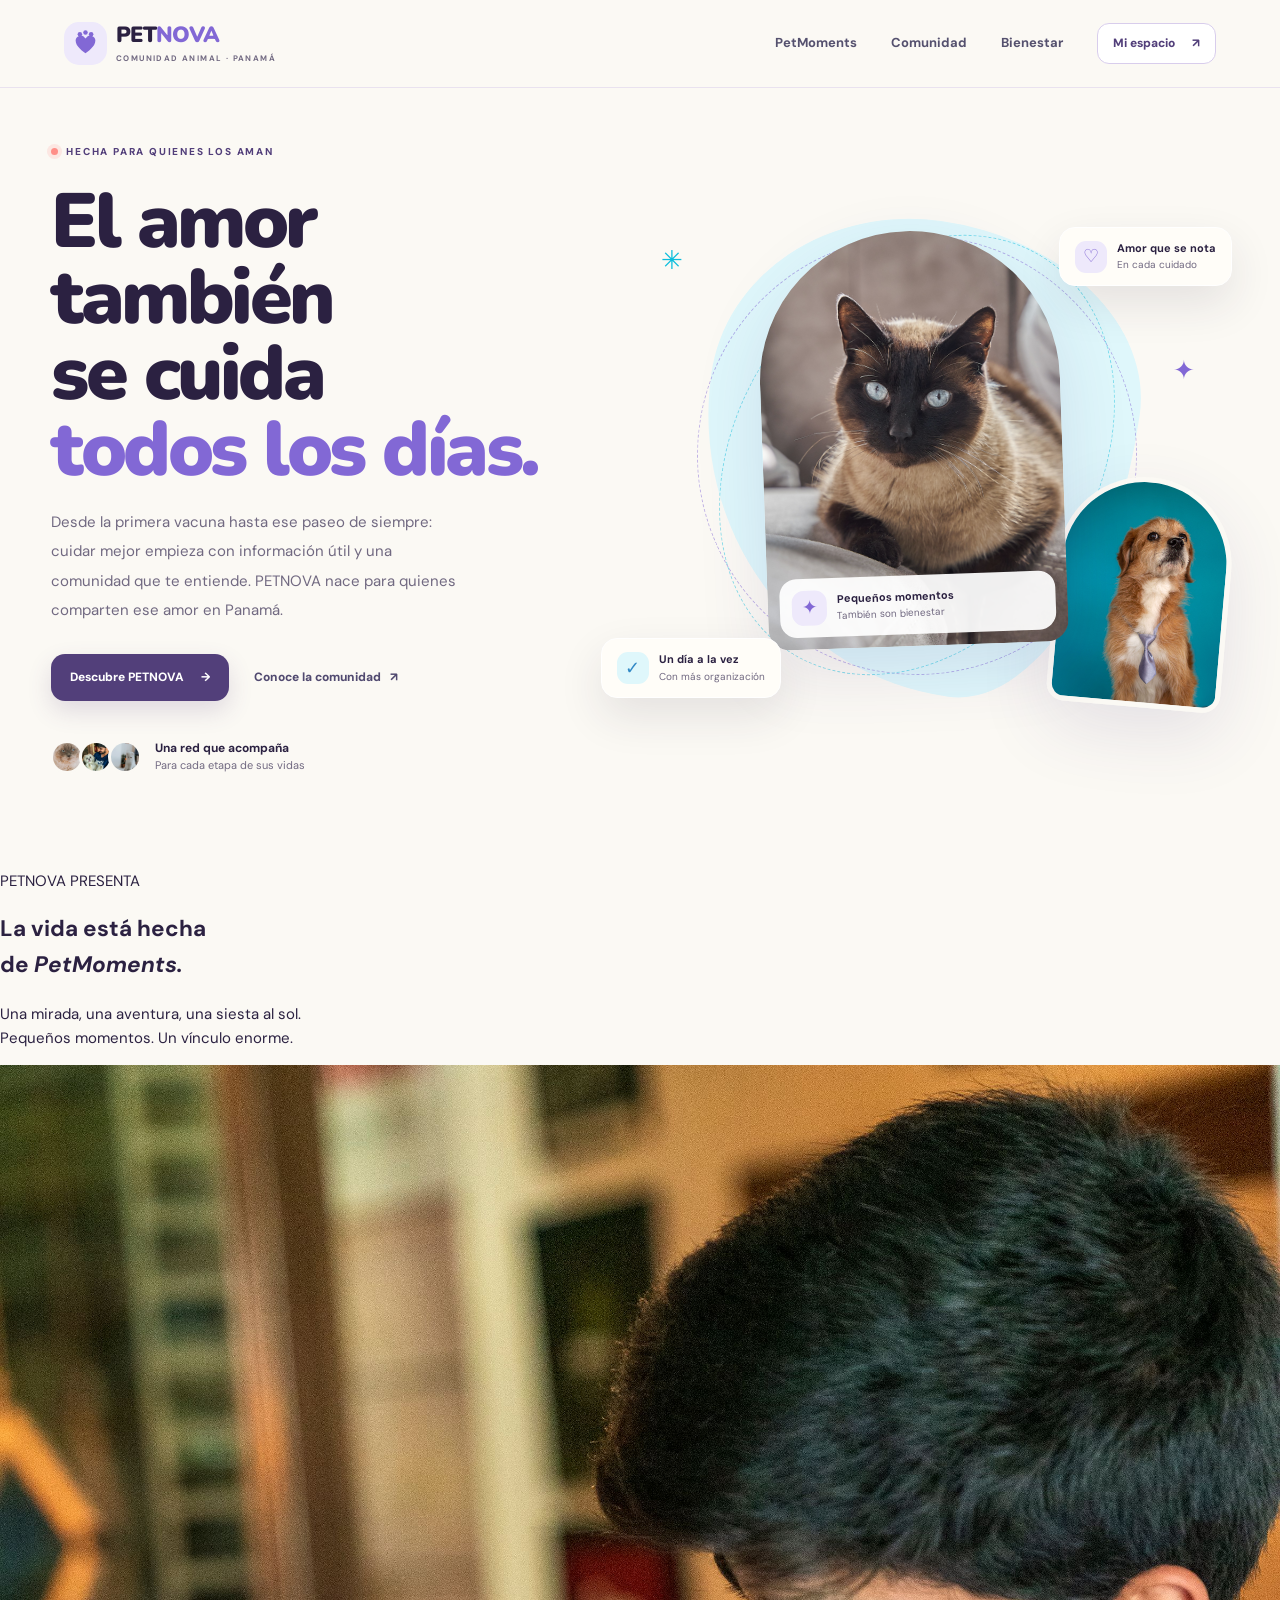
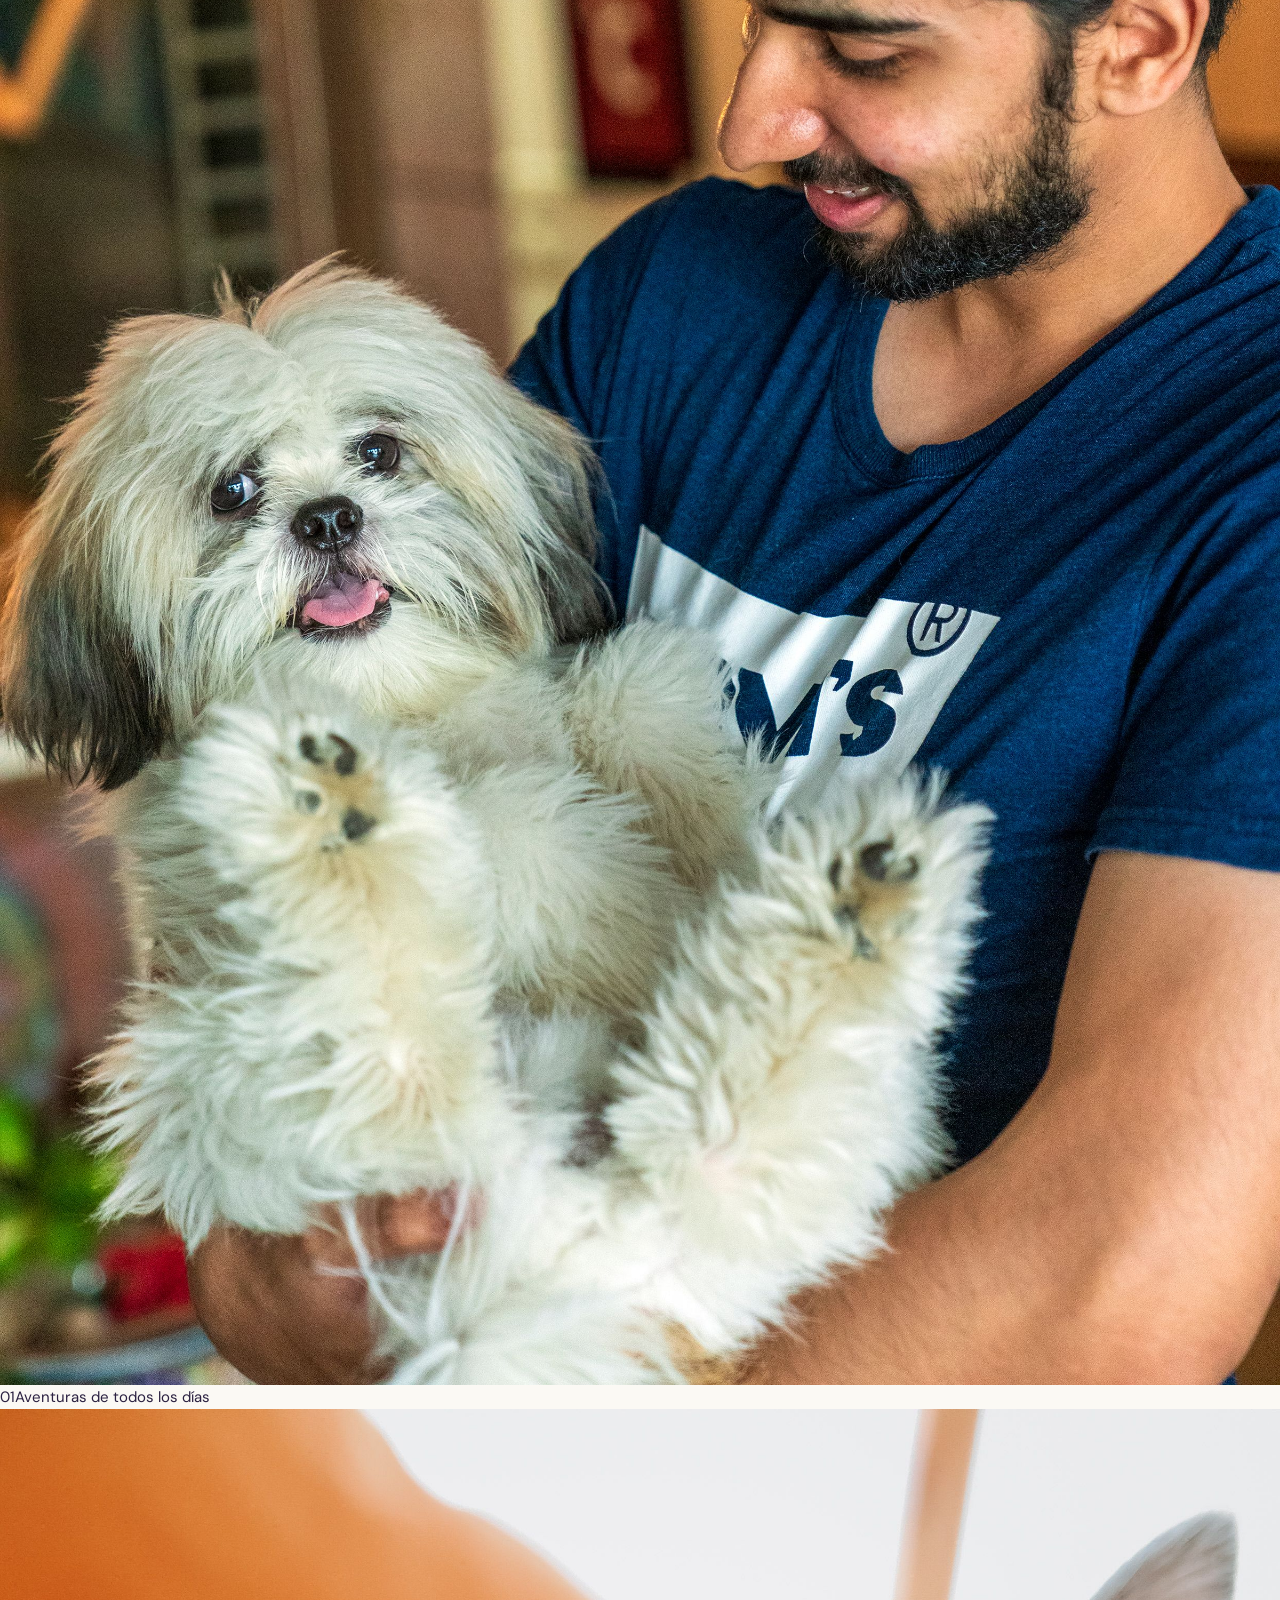
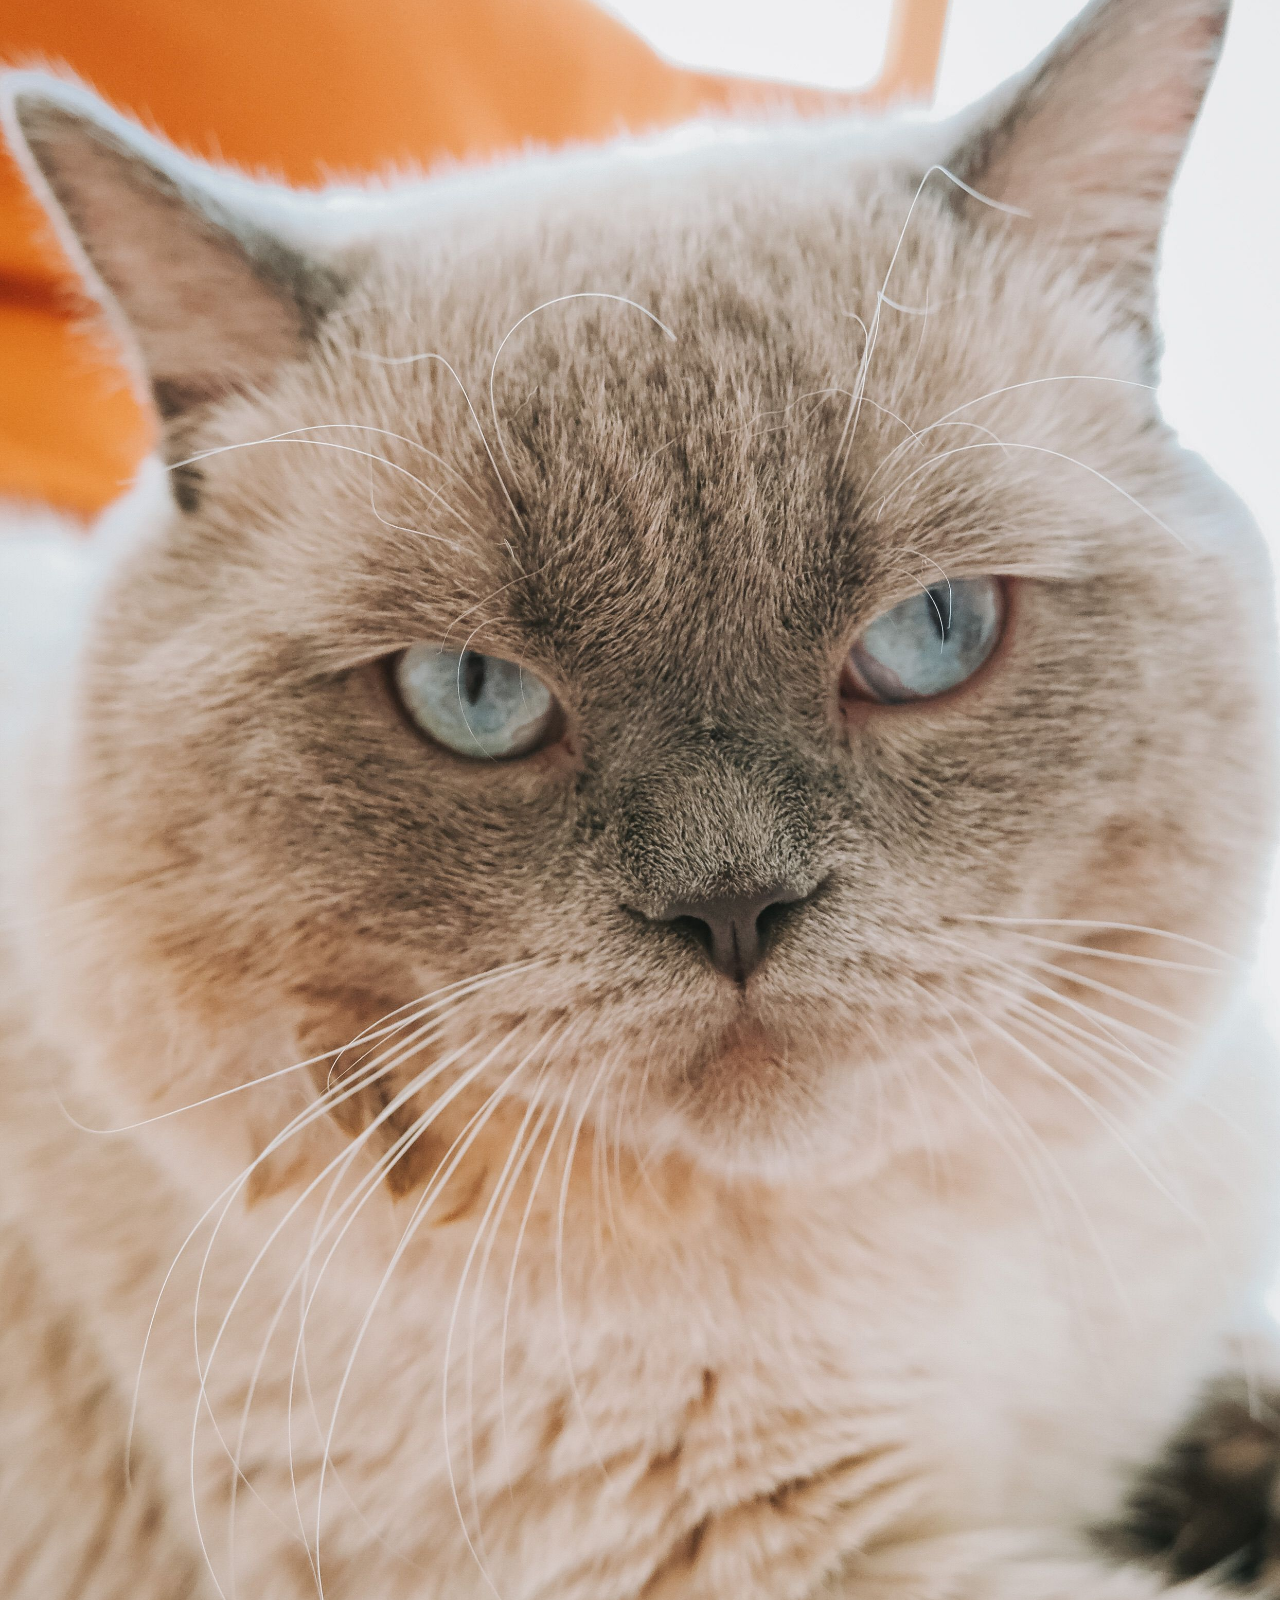
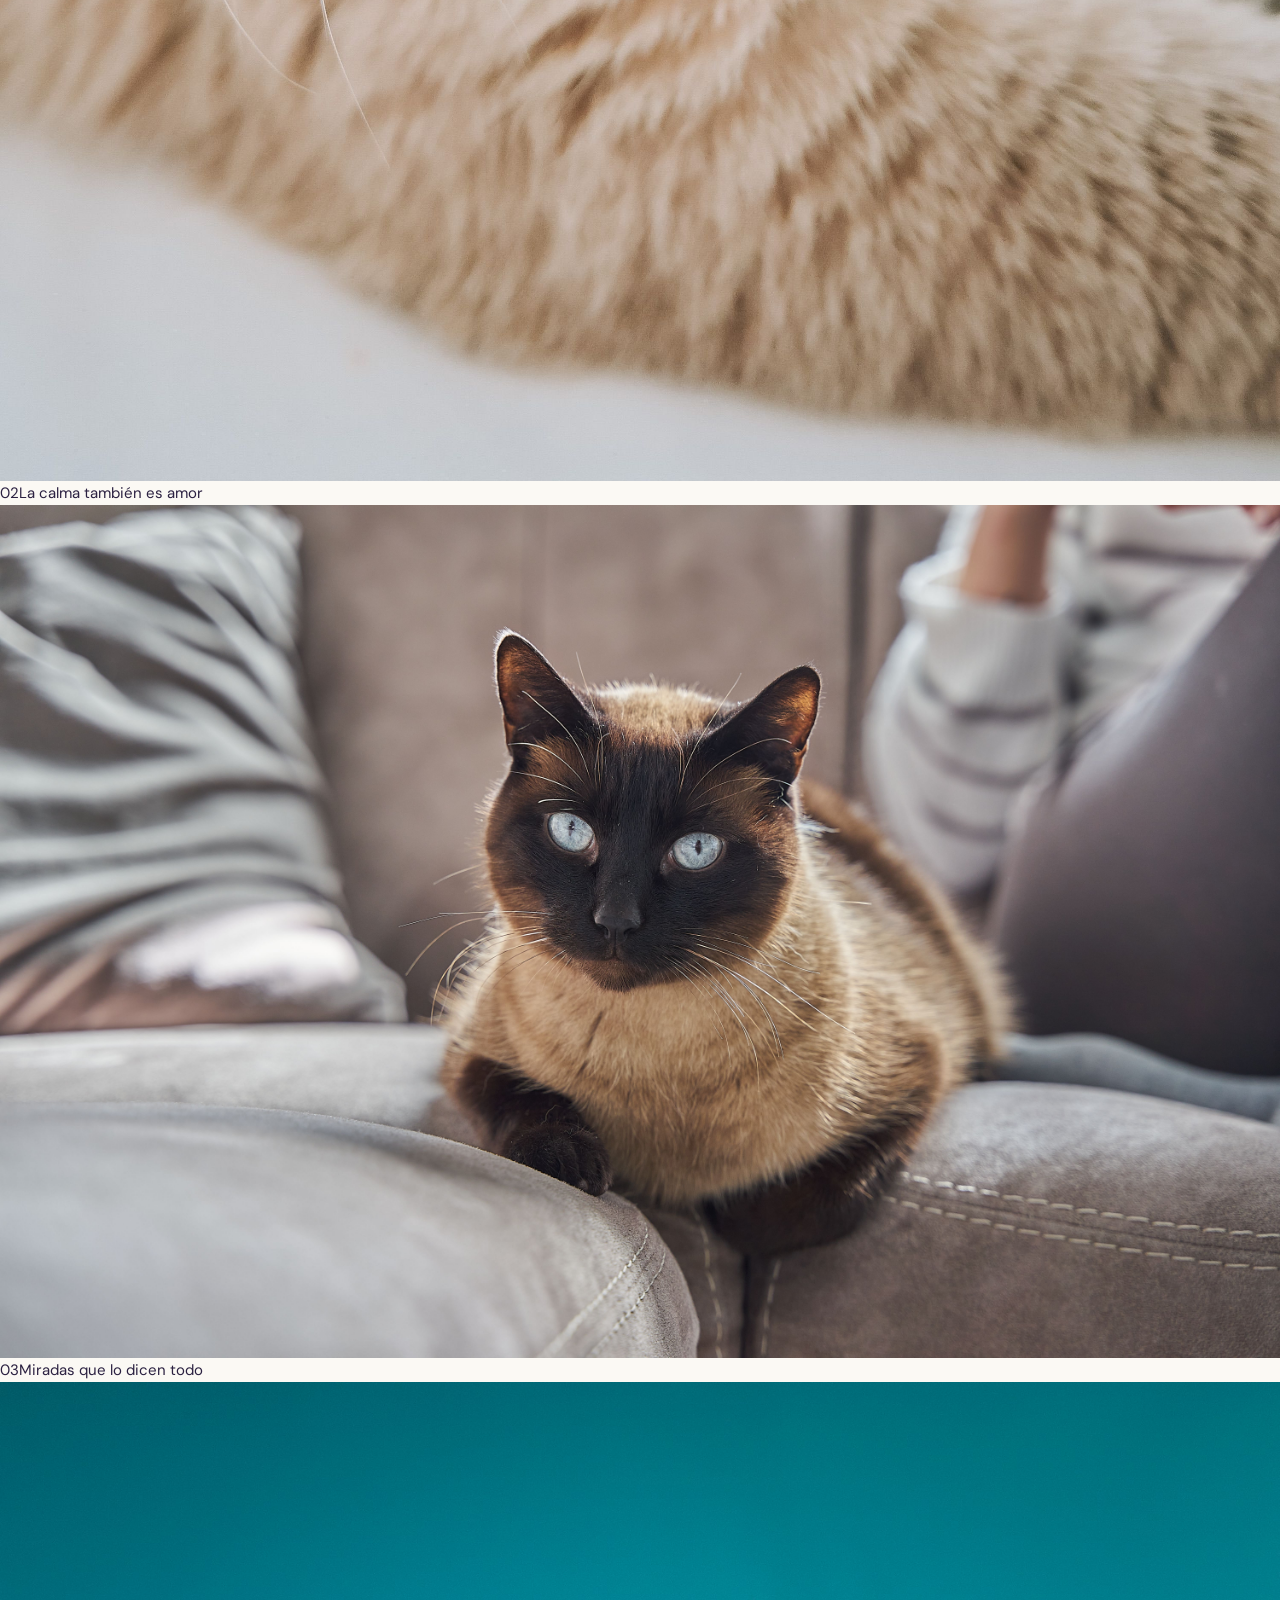
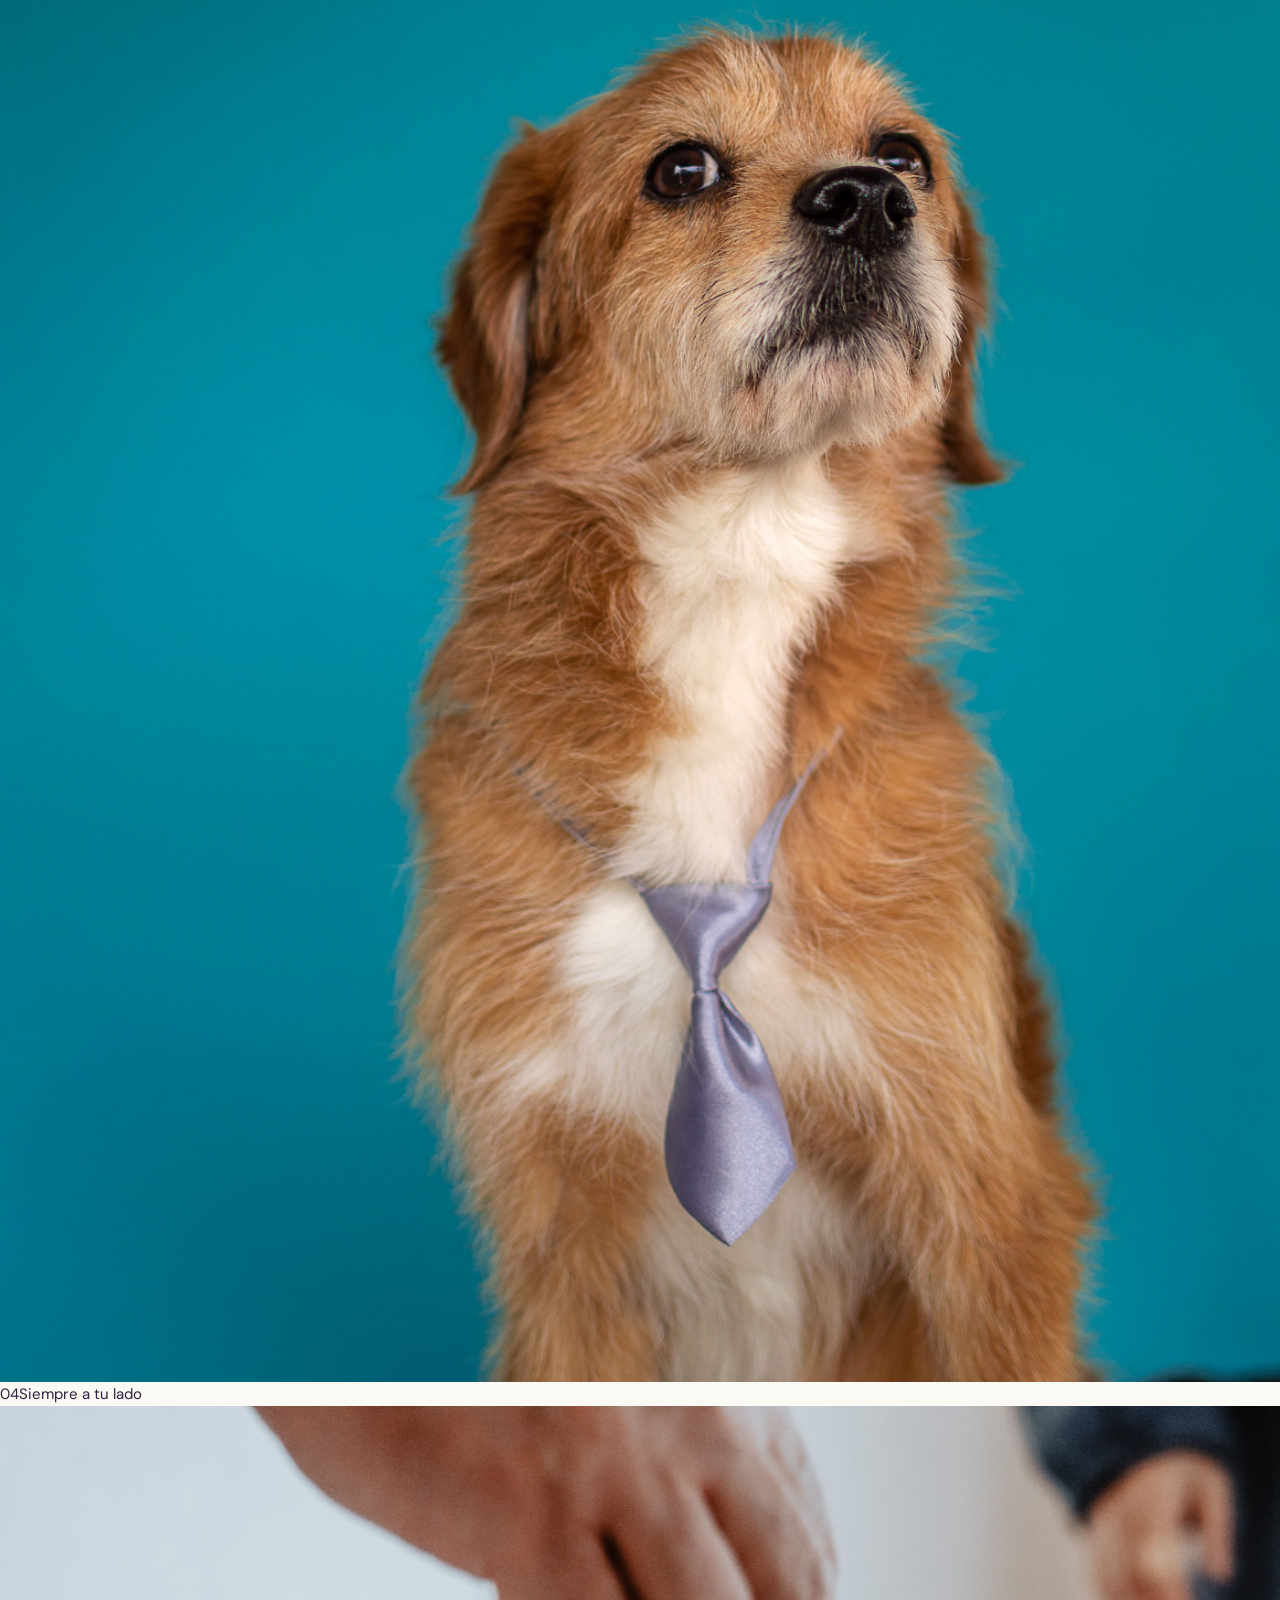
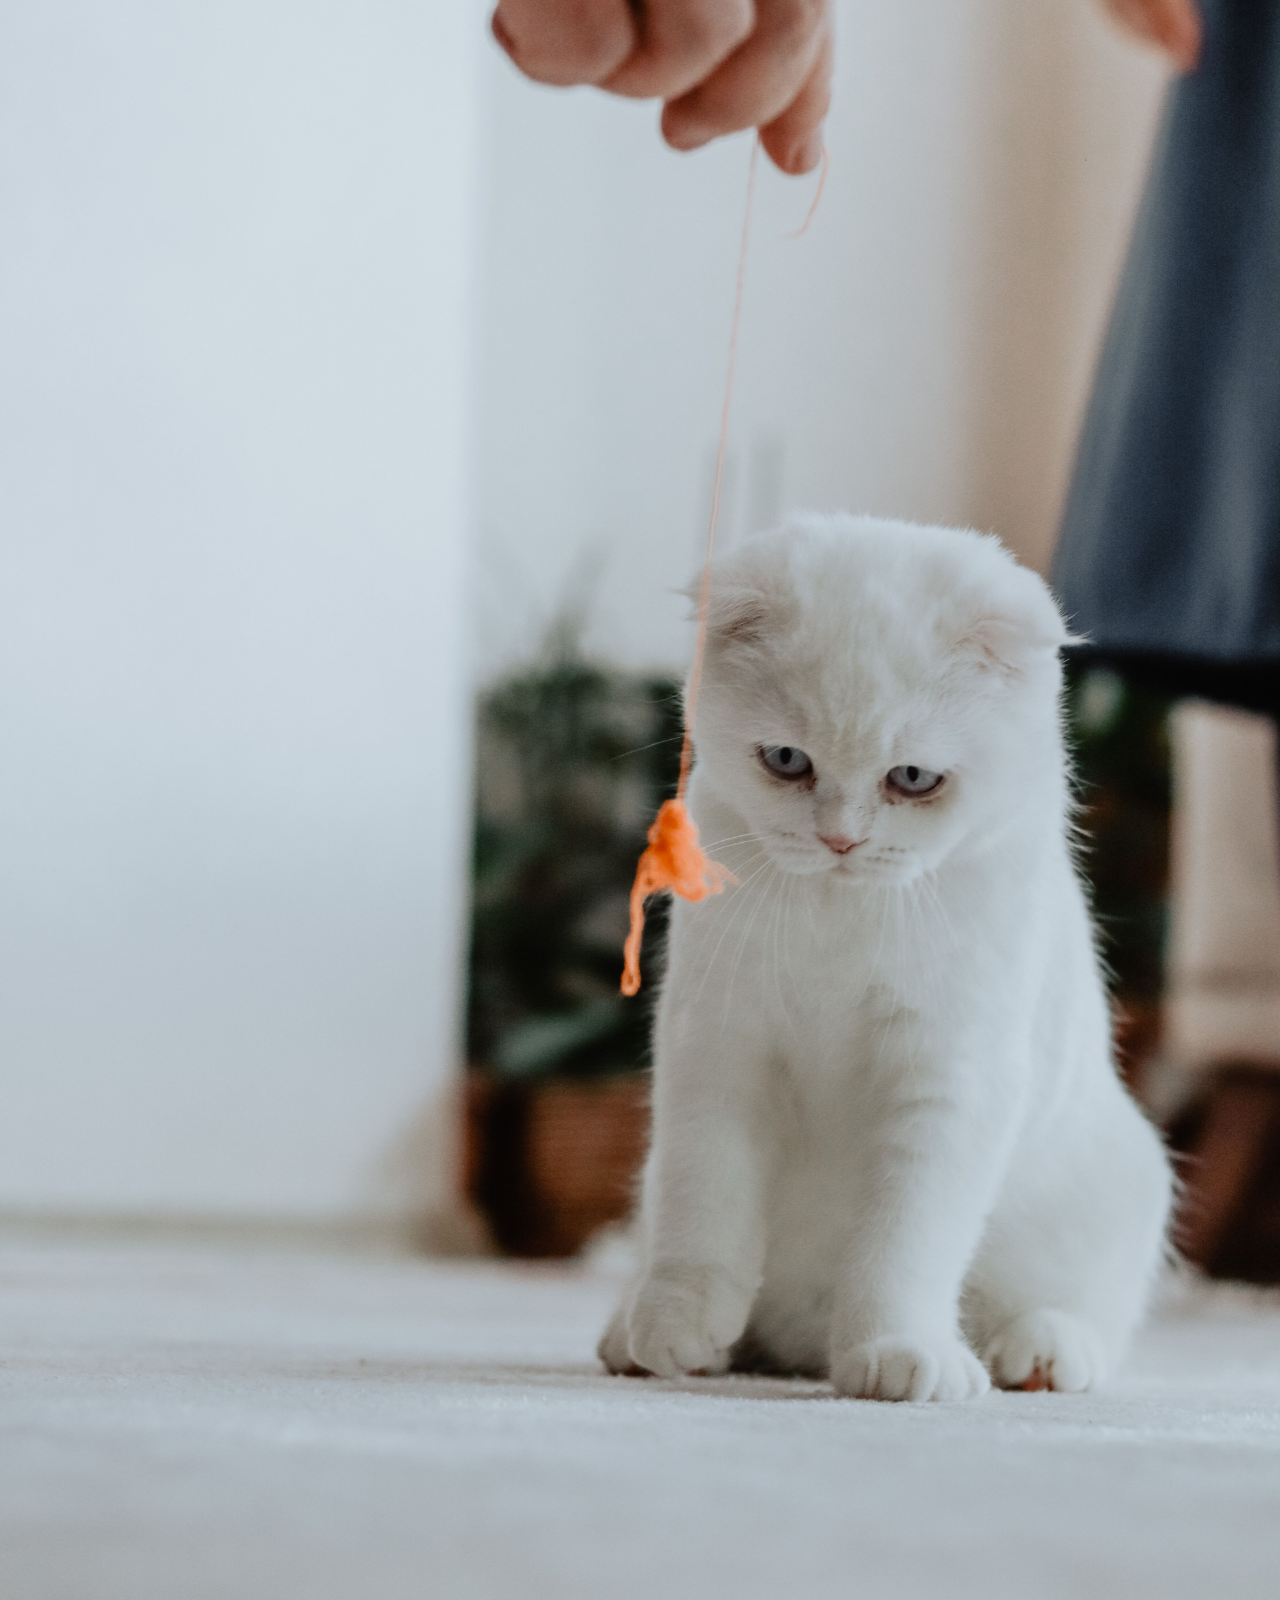
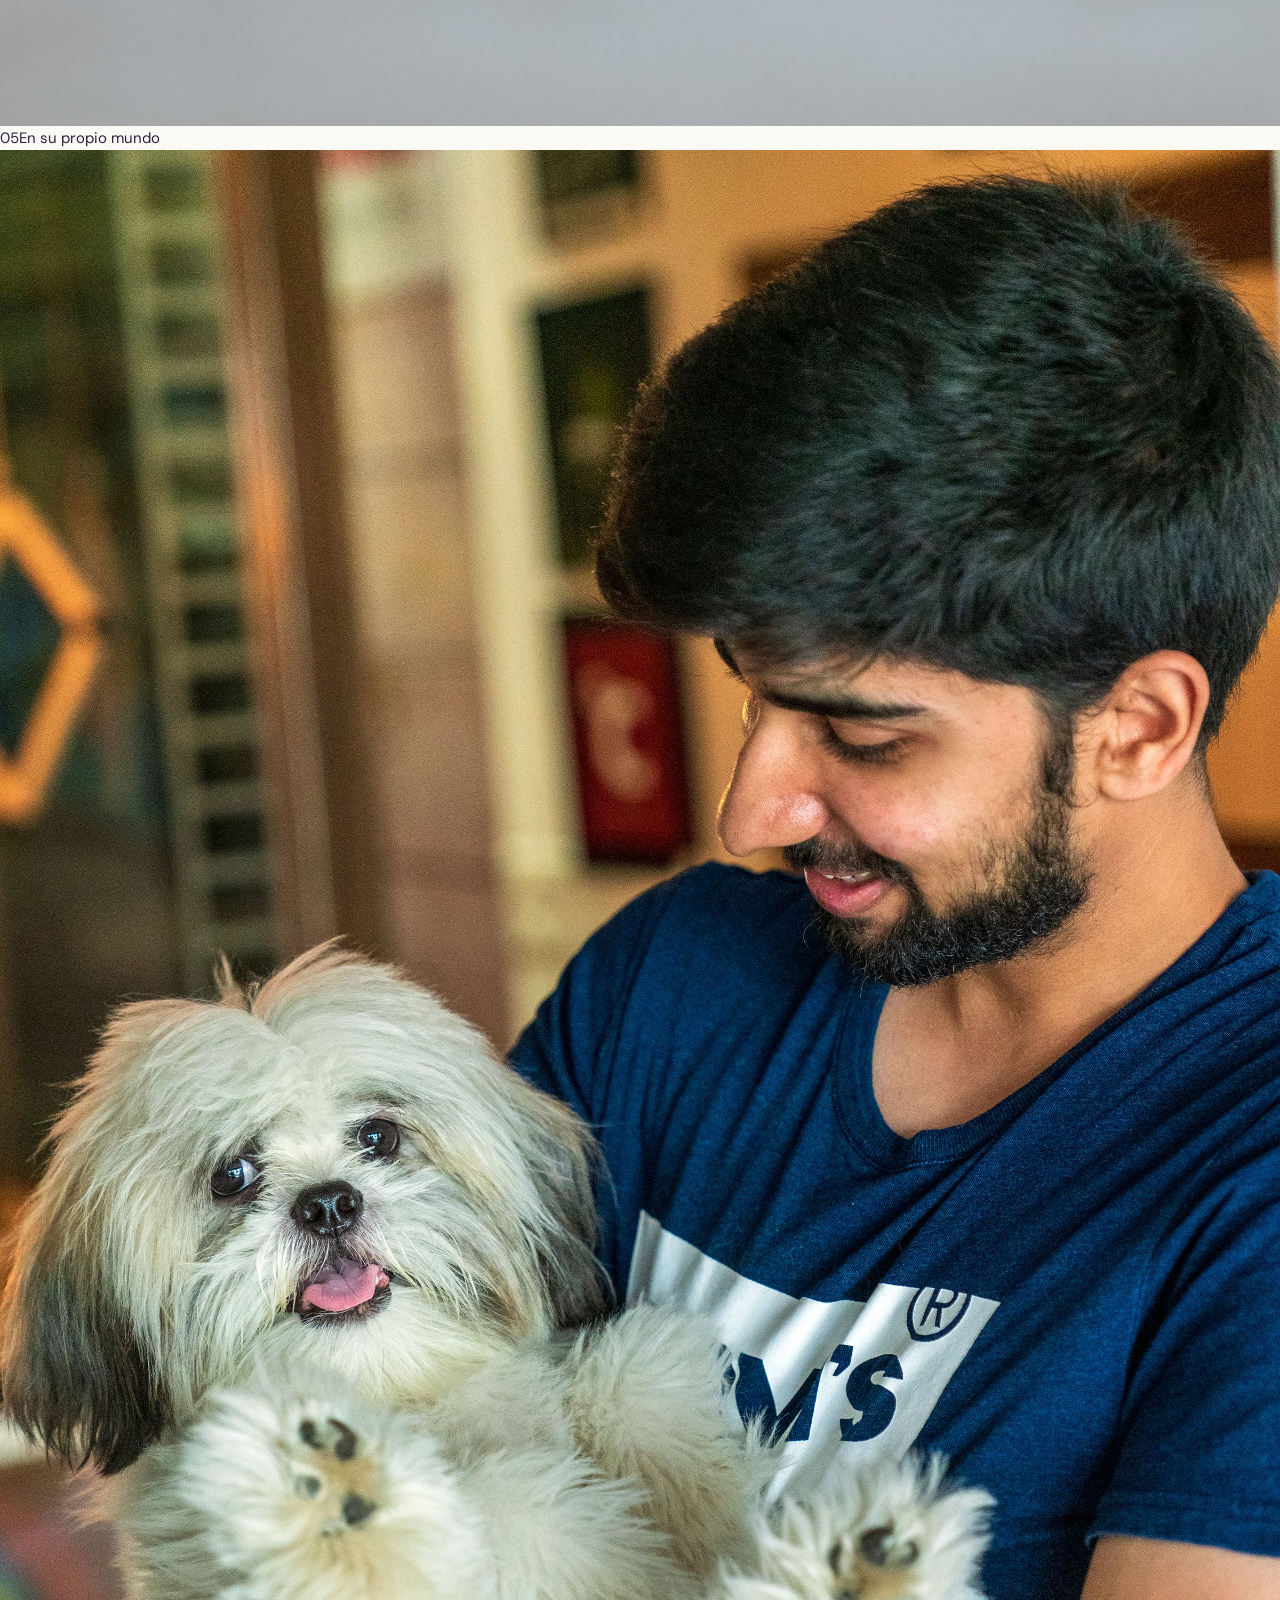
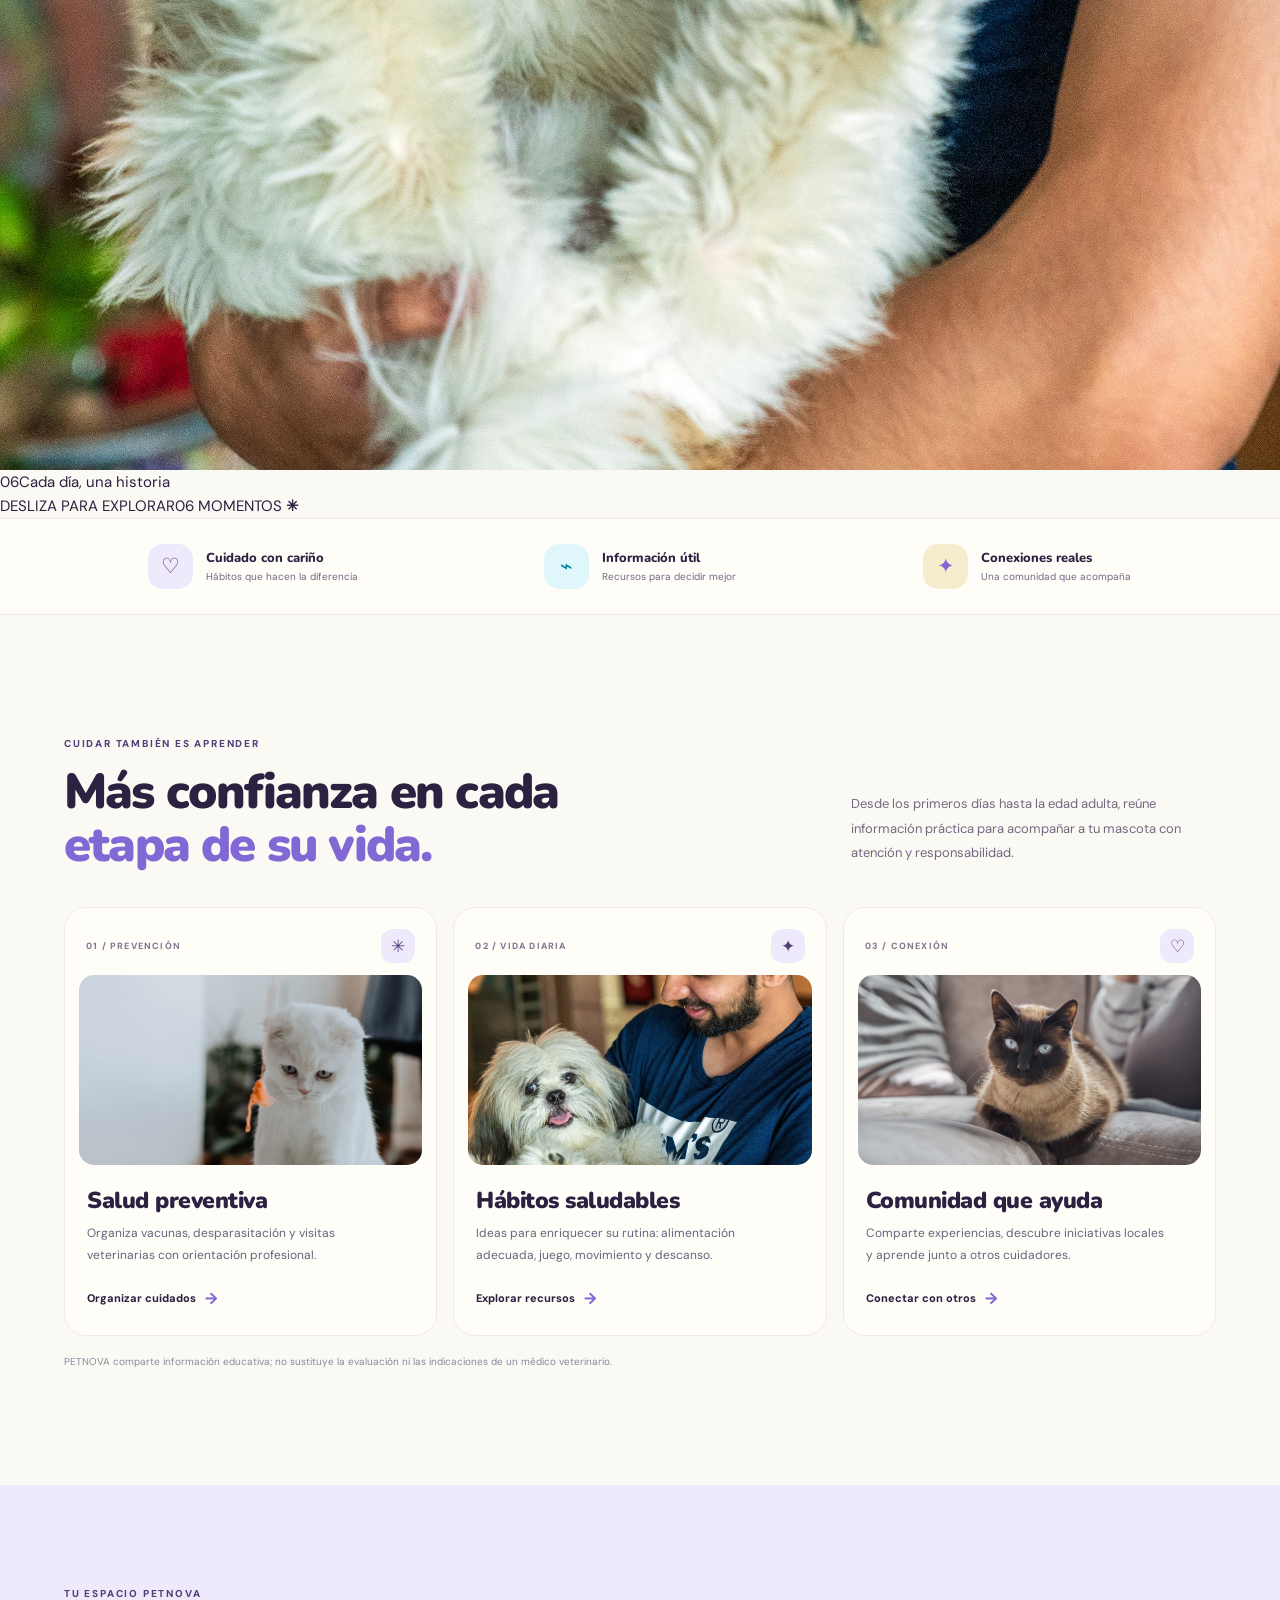
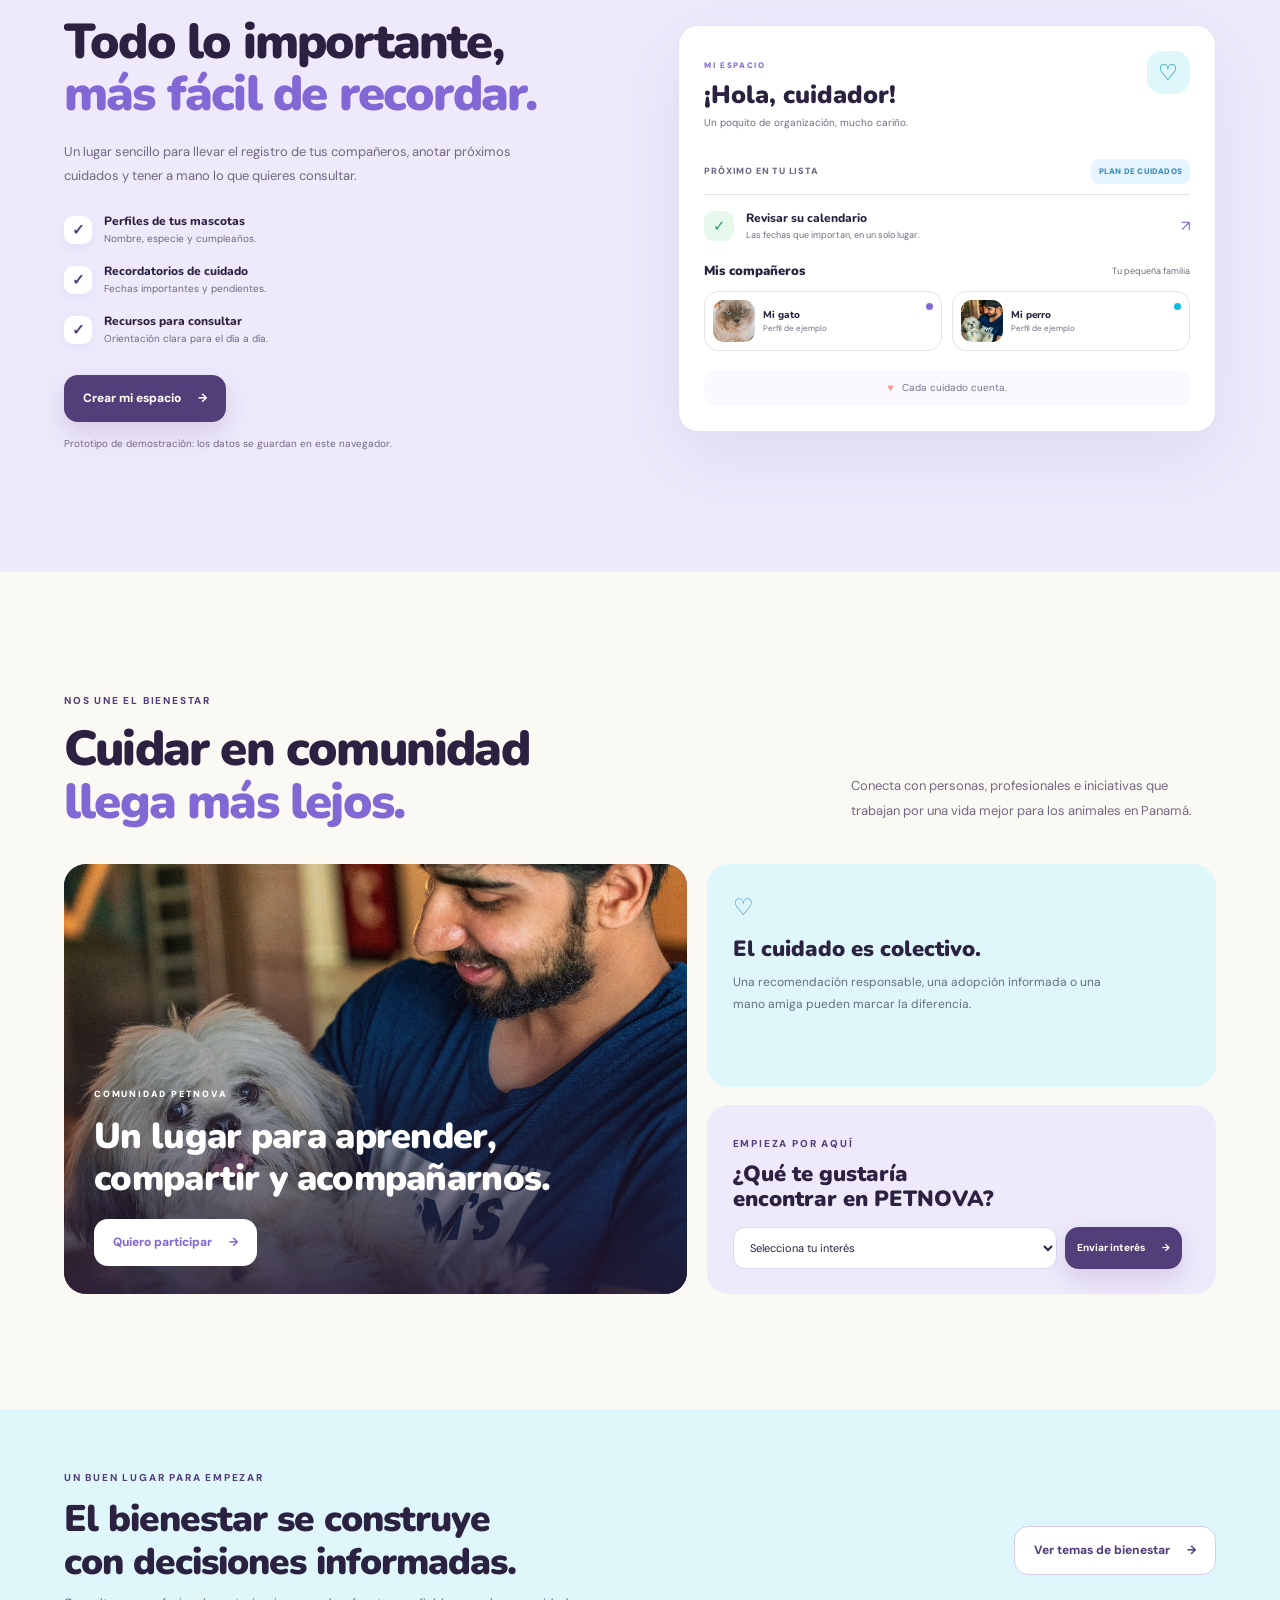
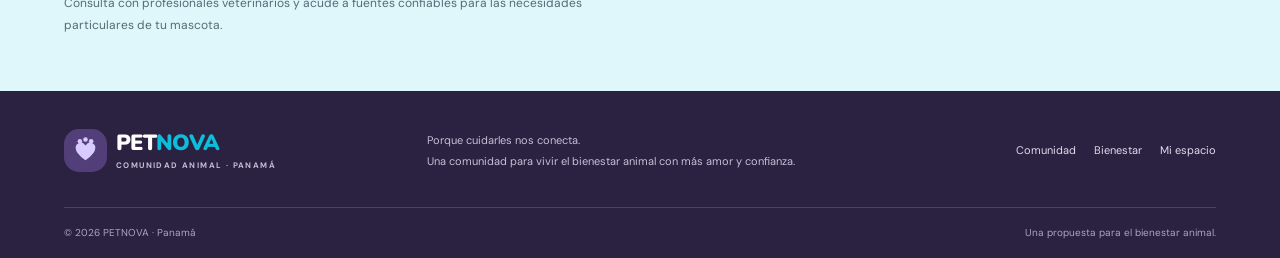
==== commit 1db8d88a: "Add PetMoments immersive photo journey" ====
--- a/index.html
+++ b/index.html
@@ -20,7 +20,7 @@
     </a>
     <button class="menu-toggle" id="menuToggle" aria-expanded="false" aria-controls="mainNav" aria-label="Abrir menú"><span></span><span></span><span></span></button>
     <nav class="main-nav" id="mainNav" aria-label="Navegación principal">
-      <a href="#comunidad">Comunidad</a><a href="#bienestar">Bienestar</a><a href="#herramientas">Herramientas</a>
+      <a href="#petmoments">PetMoments</a><a href="#comunidad">Comunidad</a><a href="#bienestar">Bienestar</a>
       <button class="btn btn-small btn-outline" id="openDashboard">Mi espacio <span aria-hidden="true">↗</span></button>
     </nav>
   </header>
@@ -44,22 +44,23 @@
       </div>
     </section>
 
-    <section class="cinematic-scene" id="historias" aria-label="Historias de bienestar animal">
-      <div class="cinematic-sticky">
-        <img class="cinematic-poster" src="img/dog 2.jpg" alt="" aria-hidden="true">
-        <video class="cinematic-video" autoplay muted loop playsinline preload="metadata" poster="img/dog 2.jpg" aria-hidden="true">
-          <source src="https://videos.pexels.com/video-files/4196536/4196536-hd_1920_1080_25fps.mp4" type="video/mp4">
-        </video>
-        <div class="cinematic-shade"></div>
-        <div class="cinematic-frame" aria-hidden="true"></div>
-        <div class="cinematic-copy">
-          <span class="cinematic-kicker">PANAMÁ · UNA COMUNIDAD QUE CUIDA</span>
-          <h2>No son “solo mascotas”.<br>Son <em>familia.</em></h2>
-          <p>Y merecen cuidados, compañía e información confiable en cada etapa.</p>
-          <a class="cinematic-link" href="#bienestar">Descubre cómo acompañarlos <span aria-hidden="true">↘</span></a>
+    <section class="petmoments" id="petmoments" aria-label="PetMoments: momentos que nos conectan">
+      <div class="petmoments-sticky">
+        <div class="petmoments-glow petmoments-glow-one"></div><div class="petmoments-glow petmoments-glow-two"></div>
+        <div class="petmoments-heading">
+          <p class="petmoments-kicker"><span></span> PETNOVA PRESENTA</p>
+          <h2>La vida está hecha<br>de <em>PetMoments.</em></h2>
+          <p class="petmoments-intro">Una mirada, una aventura, una siesta al sol.<br>Pequeños momentos. Un vínculo enorme.</p>
         </div>
-        <div class="cinematic-caption"><span class="caption-line"></span><span>El vínculo es personal. El cuidado, compartido.</span></div>
-        <div class="cinematic-counter" aria-hidden="true"><span>01</span><i></i><span>03</span></div>
+        <div class="petmoments-stage" aria-hidden="true">
+          <article class="pm-card pm-card-0"><img src="img/dog 1.jpg" alt=""><span class="pm-number">01</span><span class="pm-caption">Aventuras de todos los días</span></article>
+          <article class="pm-card pm-card-1"><img src="img/cat 1.jpg" alt=""><span class="pm-number">02</span><span class="pm-caption">La calma también es amor</span></article>
+          <article class="pm-card pm-card-2"><img src="img/cat 2.jpg" alt=""><span class="pm-number">03</span><span class="pm-caption">Miradas que lo dicen todo</span></article>
+          <article class="pm-card pm-card-3"><img src="img/dog 2.jpg" alt=""><span class="pm-number">04</span><span class="pm-caption">Siempre a tu lado</span></article>
+          <article class="pm-card pm-card-4"><img src="img/cat 4.jpg" alt=""><span class="pm-number">05</span><span class="pm-caption">En su propio mundo</span></article>
+          <article class="pm-card pm-card-5"><img src="img/dog 1.jpg" alt=""><span class="pm-number">06</span><span class="pm-caption">Cada día, una historia</span></article>
+        </div>
+        <div class="petmoments-footer"><span class="pm-scroll-mark"><i></i></span><span>DESLIZA PARA EXPLORAR</span><span class="pm-count">06 MOMENTOS <b>✳</b></span></div>
       </div>
     </section>
 
--- a/ccs/estilos.css
+++ b/ccs/estilos.css
@@ -54,3 +54,114 @@
   [data-reveal], .hero[data-reveal] .hero-copy, .hero[data-reveal] .hero-art { opacity: 1; transform: none; transition: none; }
   .cinematic-video { display: none; }
 }
+
+
+/* PETNOVA art direction pass: photographic, editorial and locally grounded */
+:root{
+  --ink:#2b2141;
+  --muted:#716981;
+  --purple:#8268d5;
+  --purple-dark:#523f7a;
+  --lavender:#eee9fb;
+  --sky:#dff7fb;
+  --blue:#0cbddc;
+  --yellow:#f6edcf;
+  --paper:#fbf9f4;
+  --line:#e8e1ef;
+}
+body{background:var(--paper)}
+.site-header{background:rgba(251,249,244,.9);border-bottom-color:#e9e2ef}
+.brand-mark{background:#eee9fb;color:#8268d5}
+.brand-word>span{color:#8268d5}
+.eyebrow{color:#523f7a}
+.btn-primary{background:#523f7a;box-shadow:0 10px 25px #523f7a2a}
+.btn-primary:hover{background:#8268d5;box-shadow:0 12px 26px #8268d53b}
+.btn-outline{color:#523f7a;border-color:#d8cdec}
+.hero{width:min(1240px,92%);min-height:690px;grid-template-columns:.92fr 1.08fr;gap:1.5rem;padding-top:38px;padding-bottom:70px}
+.hero-copy{position:relative;z-index:3;padding-left:0}
+.hero h1{font-size:clamp(50px,6vw,82px);line-height:.99;letter-spacing:-3.5px;max-width:620px}
+.hero h1 span{color:#8268d5;display:inline-block}
+.hero-lead{max-width:420px;font-size:15px;line-height:1.95}
+.hero-art{height:560px;isolation:isolate}
+.hero-blob{width:430px;height:470px;border-radius:48% 52% 35% 65%/39% 35% 65% 61%;background:#dff7fb;transform:rotate(8deg)}
+.orbit{border-color:#8268d57a}
+.orbit-two{border-color:#0cbddc75}
+.photo-main{width:300px;height:415px;left:calc(50% - 155px);top:56px;border:0;border-radius:155px 155px 22px 22px;transform:rotate(-2deg)}
+.photo-main img{filter:saturate(.88)}
+.photo-main figcaption{left:12px;right:12px;bottom:12px}
+.photo-side{width:174px;height:230px;right:0;bottom:28px;border:5px solid var(--paper);border-radius:90px 90px 18px 18px;transform:rotate(5deg)}
+.floating-note{border:1px solid #fff;background:#fffdf8;box-shadow:0 18px 45px #2b21411c}
+.note-top{top:52px;right:-3px}
+.note-bottom{bottom:37px;left:-5px}
+.sparkle-a{color:#0cbddc}.sparkle-b{color:#8268d5}
+.cinematic-sticky{background:#211a32}
+.cinematic-video{filter:saturate(.82) contrast(1.04)}
+.cinematic-shade{background:linear-gradient(90deg,rgba(34,24,51,.82),rgba(34,24,51,.35) 58%,rgba(34,24,51,.1))}
+.cinematic-copy h2{font-family:"Erica One",Nunito,sans-serif;font-weight:400;letter-spacing:-.5px;line-height:1.04}
+.cinematic-kicker{color:#aeeef5;letter-spacing:2.4px}
+.cinematic-link{border-color:#aeeef5}
+.value-strip{padding-inline:max(6vw,24px);background:#fffdf8;border-color:#eee7f0}
+.value-icon.lilac{background:#eee9fb;color:#523f7a}
+.value-icon.blue{background:#dff7fb;color:#00869f}
+.value-icon.yellow{background:#f6edcf;color:#8268d5}
+.section-pad{padding-top:115px;padding-bottom:115px}
+.section-heading h2,.tools-copy h2{letter-spacing:-1.8px}
+.section-heading h2 span,.tools-copy h2 span{color:#8268d5}
+.resource-grid{grid-template-columns:repeat(3,minmax(0,1fr));gap:16px}
+.resource-card{min-height:420px;padding:14px 14px 23px;border-radius:22px;background:#fffdf8;border:1px solid #eee7f0;transition:transform .35s,border-color .35s,box-shadow .35s}
+.resource-card:hover{transform:translateY(-7px);border-color:#d6c8f1;box-shadow:0 22px 48px #38235412}
+.resource-top{padding:7px 7px 0}
+.resource-symbol{background:#eee9fb;color:#523f7a}
+.resource-photo{width:100%;height:190px;object-fit:cover;border-radius:15px;margin:12px 0 8px;filter:saturate(.88)}
+.resource-card h3,.resource-card>p,.resource-card .card-link{margin-left:8px;margin-right:8px}
+.resource-card h3{font-size:23px}
+.resource-card>p{font-size:12px}
+.resource-purple,.resource-blue,.resource-yellow{background:#fffdf8}
+.resource-number{color:#827791}
+.tools-section{background:#eee9fb}
+.dashboard-preview{border-radius:20px;transform:none;box-shadow:0 25px 70px #523f7a17}
+.preview-avatar{background:#dff7fb;color:#00869f}
+.feature-list li>span{color:#523f7a}
+.community-feature{border-radius:22px;min-height:430px}
+.community-feature:after{background:linear-gradient(0deg,rgba(34,24,51,.88),rgba(34,24,51,.03) 82%)}
+.community-stat{background:#dff7fb}
+.community-join{background:#eee9fb}
+.community-join .eyebrow{color:#523f7a}
+.resource-band{background:#dff7fb}
+.resource-band h2{color:#2b2141}
+.resource-band p{color:#526b75}
+.site-footer{background:#2b2141}
+.footer-brand .brand-mark{background:#523f7a;color:#d7cbff}
+.footer-brand .brand-word>span{color:#0cbddc}
+@media(max-width:900px){
+  .hero{grid-template-columns:1fr .9fr;gap:0;min-height:610px}
+  .hero h1{font-size:clamp(44px,6vw,65px)}
+  .hero-art{transform:scale(.88);transform-origin:center}
+  .photo-main{width:260px;height:365px;left:calc(50% - 140px)}
+  .resource-photo{height:165px}
+}
+@media(max-width:650px){
+  .hero{display:flex;flex-direction:column;align-items:stretch;padding-top:54px;gap:8px}
+  .hero-copy{padding:0}
+  .hero h1{font-size:clamp(48px,13vw,68px);letter-spacing:-2.5px}
+  .hero-lead{font-size:14px}
+  .hero-art{width:100%;height:420px;transform:none;margin-top:8px}
+  .hero-blob{width:300px;height:330px}
+  .orbit{width:330px;height:330px}
+  .orbit-two{width:280px;height:370px}
+  .photo-main{width:220px;height:300px;left:calc(50% - 118px);top:48px}
+  .photo-side{width:120px;height:160px;right:0;bottom:20px}
+  .note-top{right:0;top:24px}
+  .note-bottom{left:0;bottom:18px}
+  .floating-note{padding:8px 10px;gap:7px}
+  .floating-note b{font-size:10px}
+  .floating-note small{font-size:9px}
+  .note-icon{width:27px;height:27px}
+  .resource-grid{grid-template-columns:1fr}
+  .resource-card{min-height:0;padding:14px 14px 22px}
+  .resource-photo{height:230px}
+  .section-pad{padding-top:76px;padding-bottom:76px}
+}
+@media(prefers-reduced-motion:reduce){
+  .resource-card{transition:none}
+}
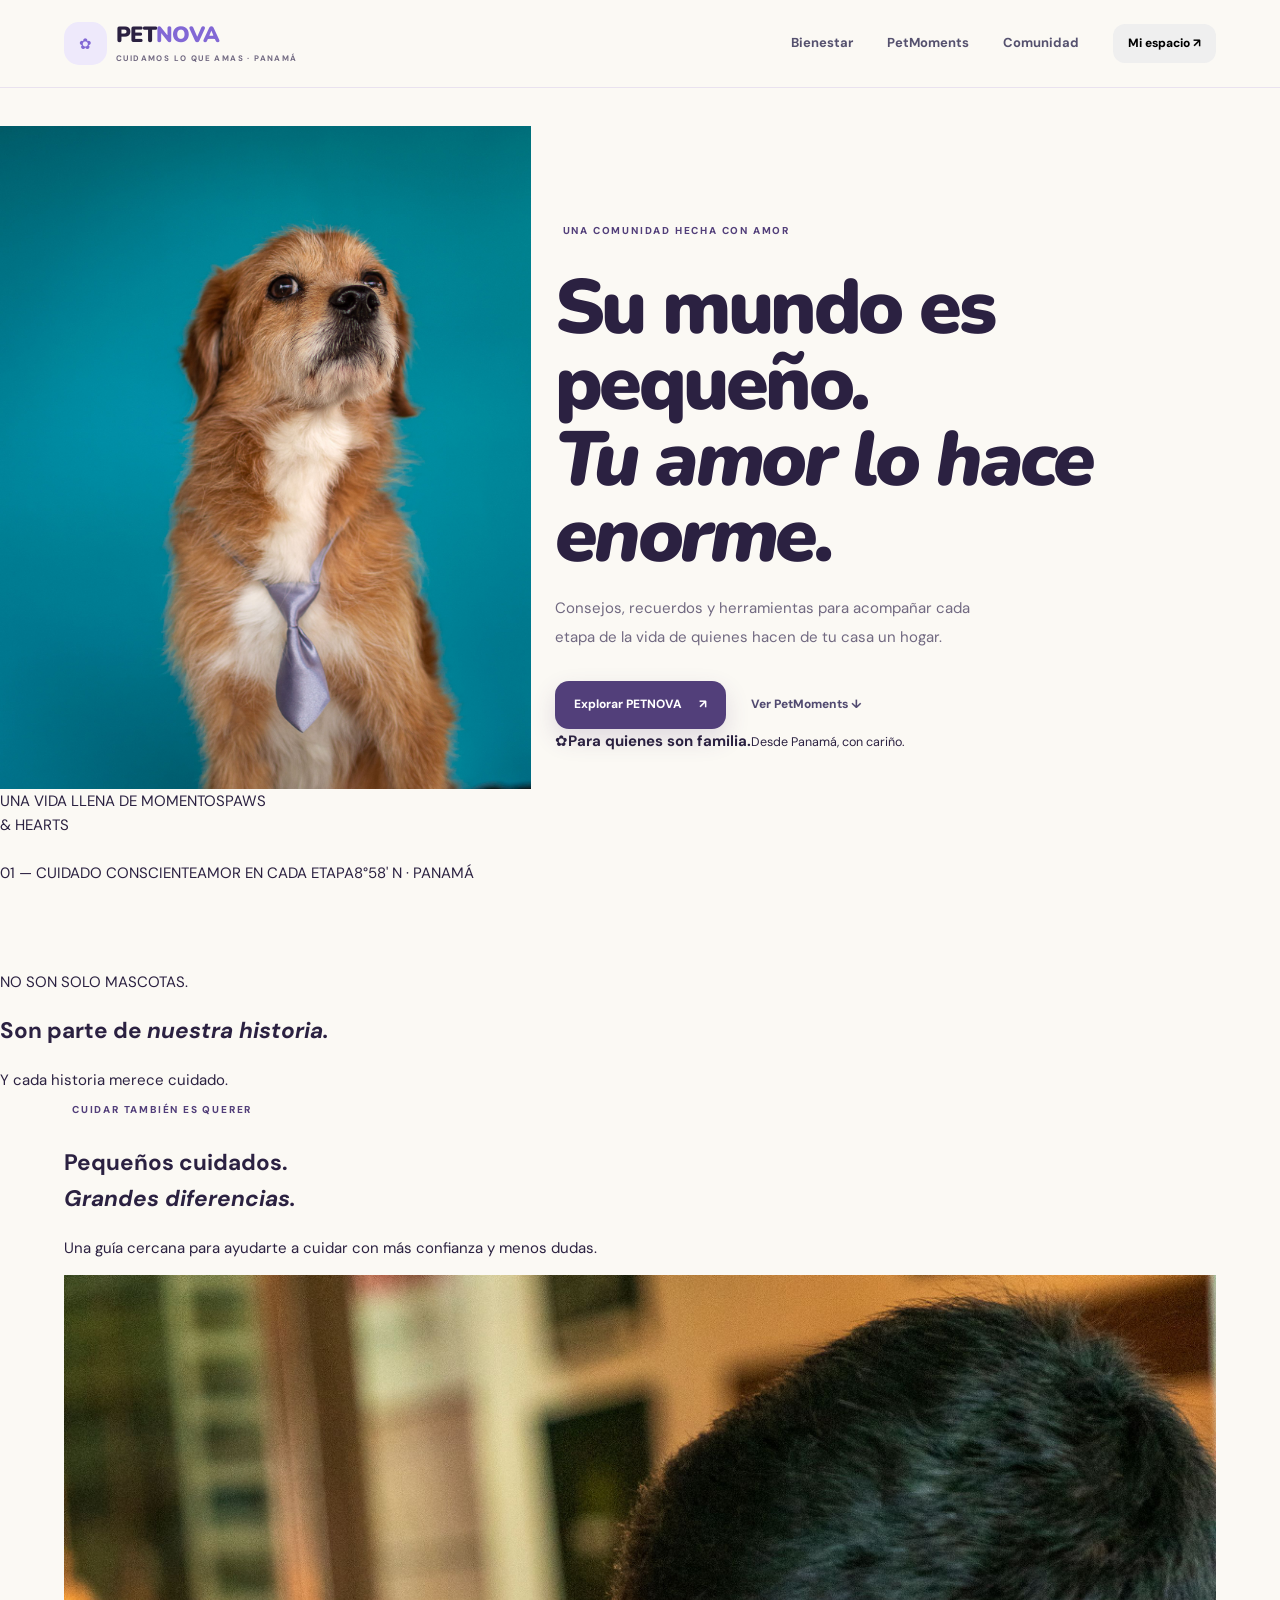
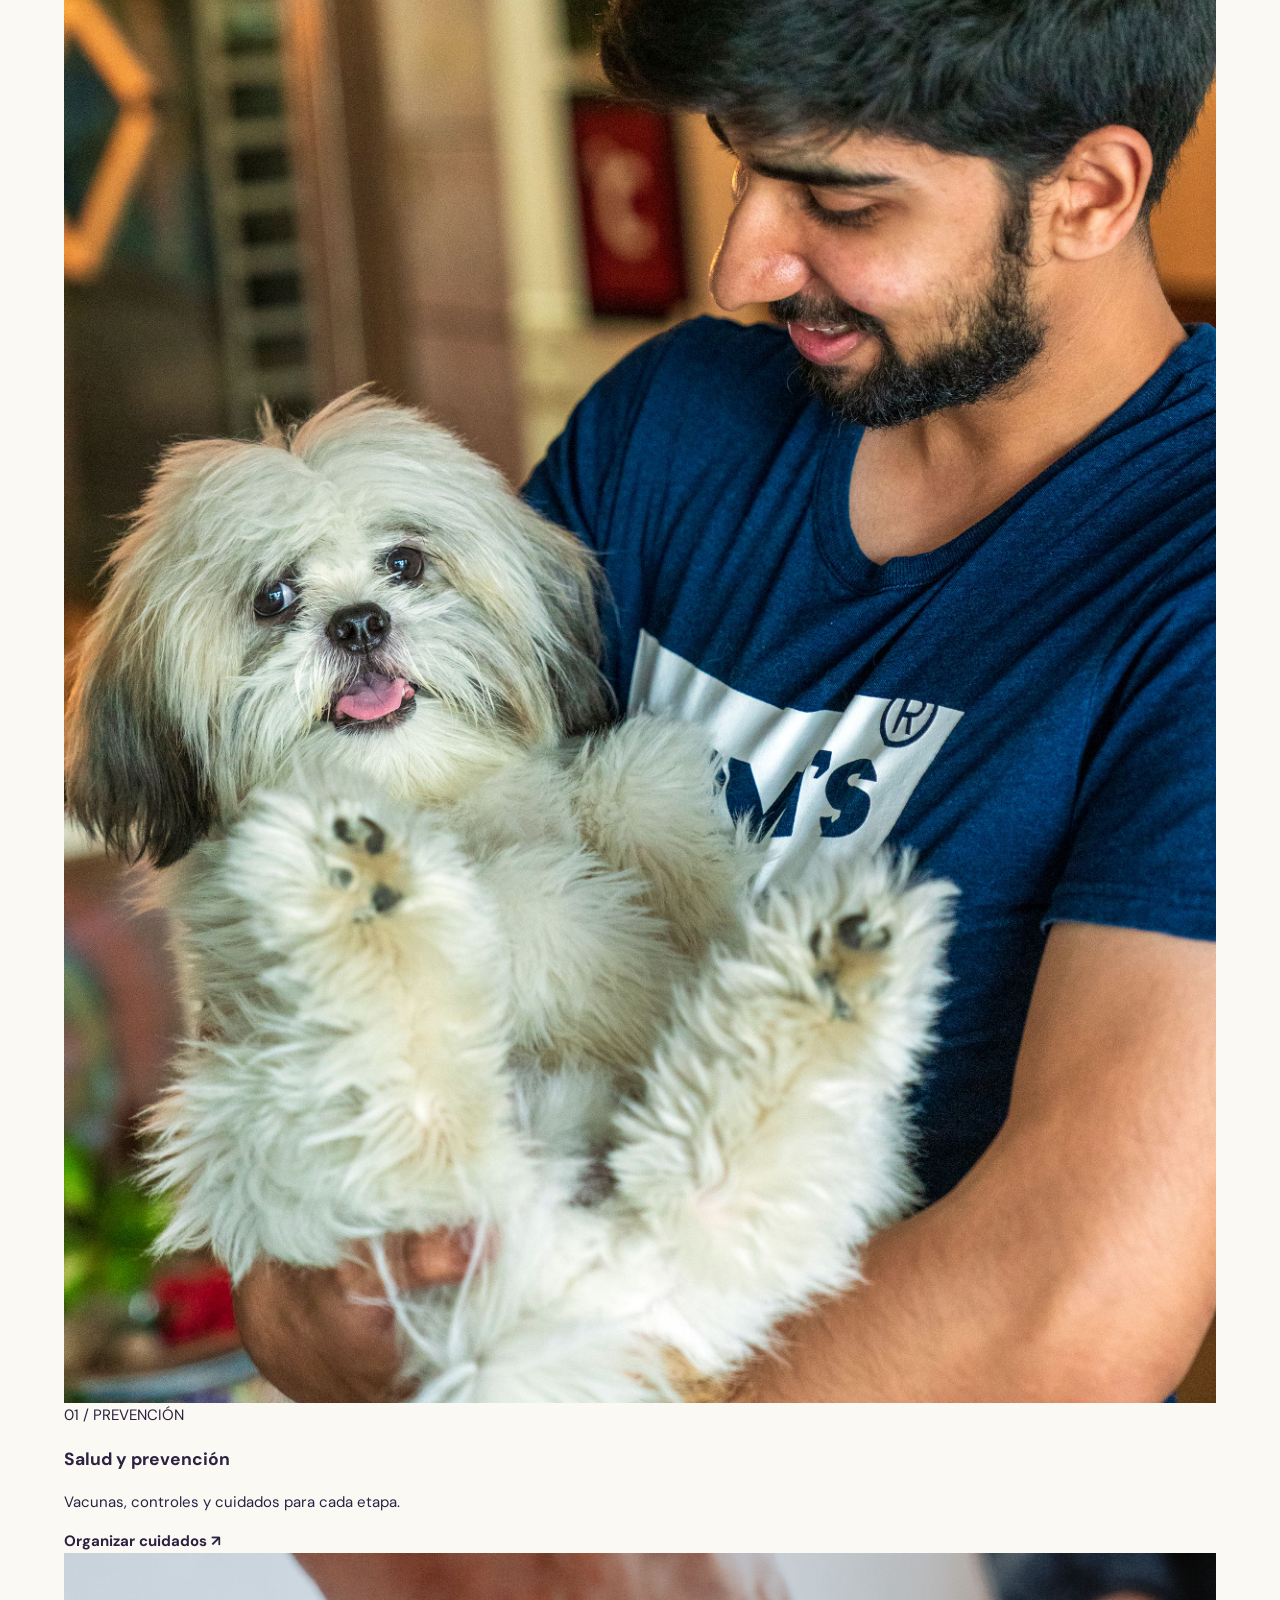
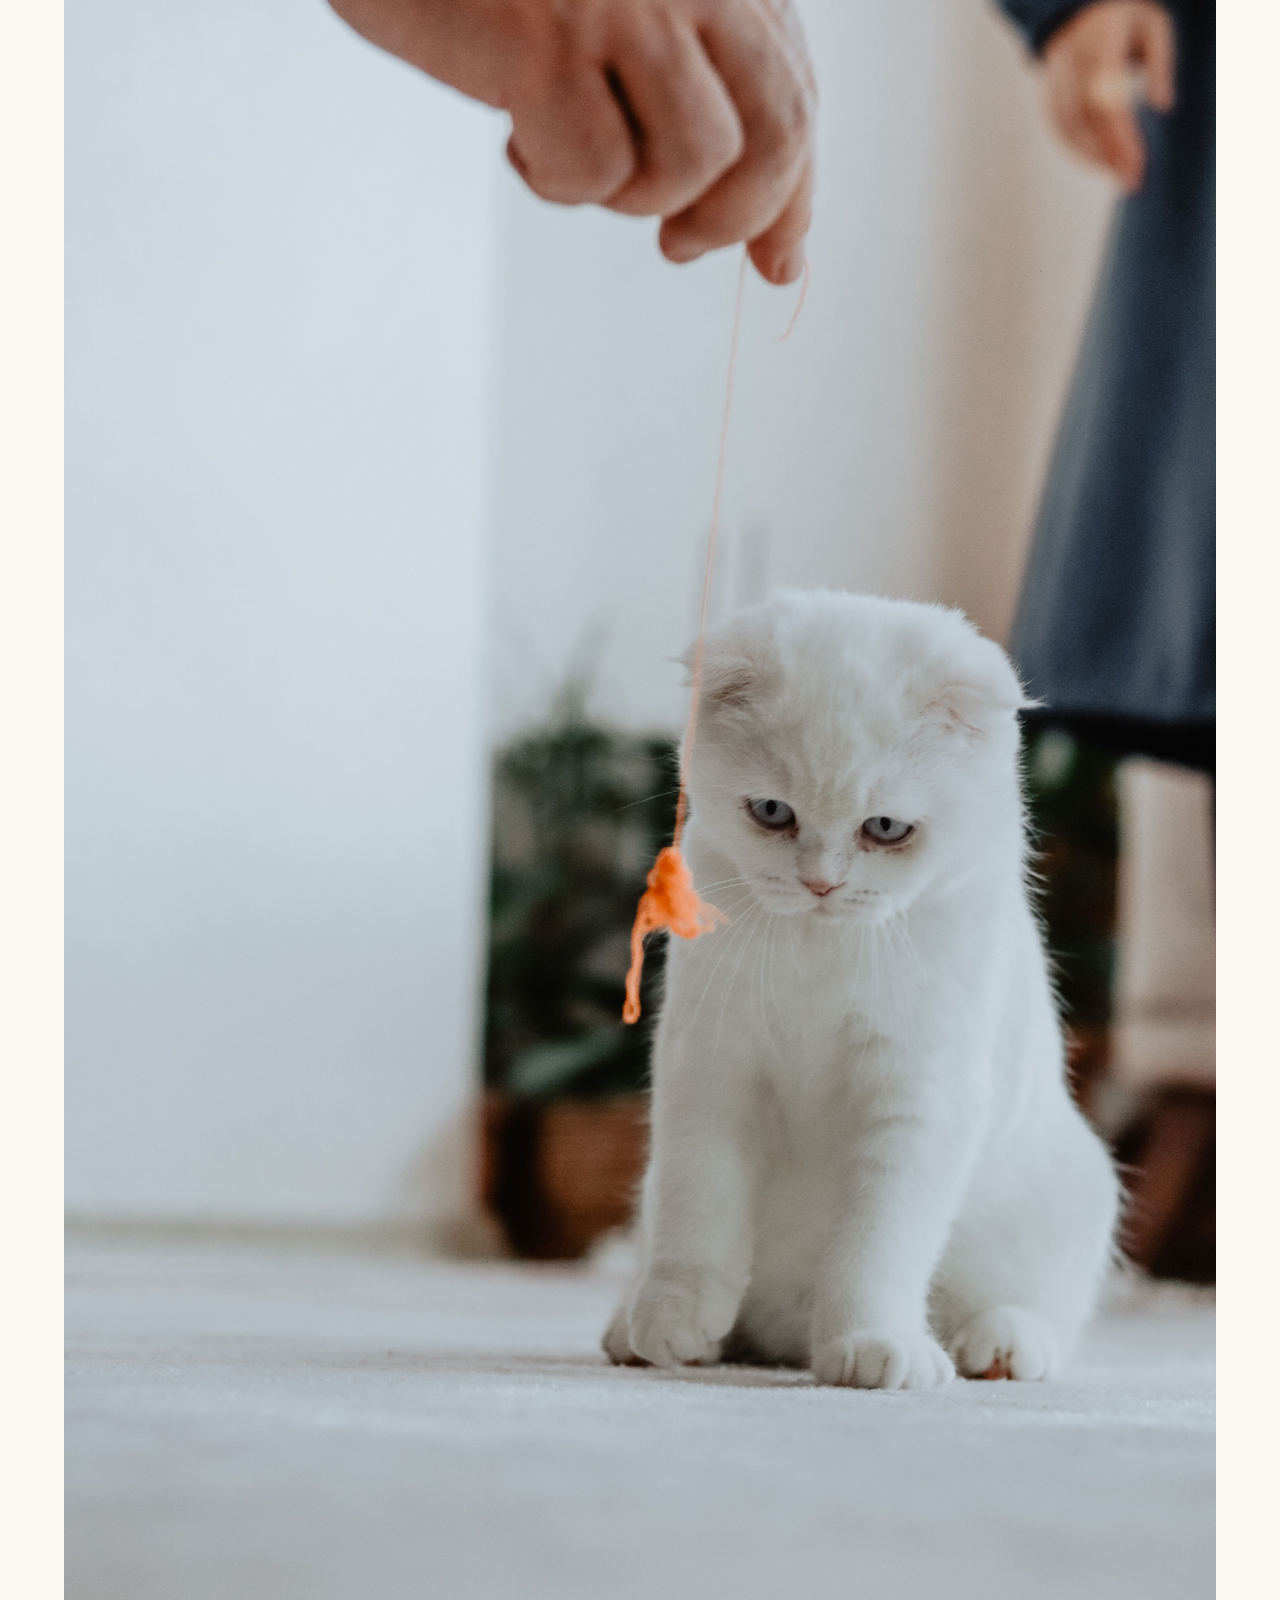
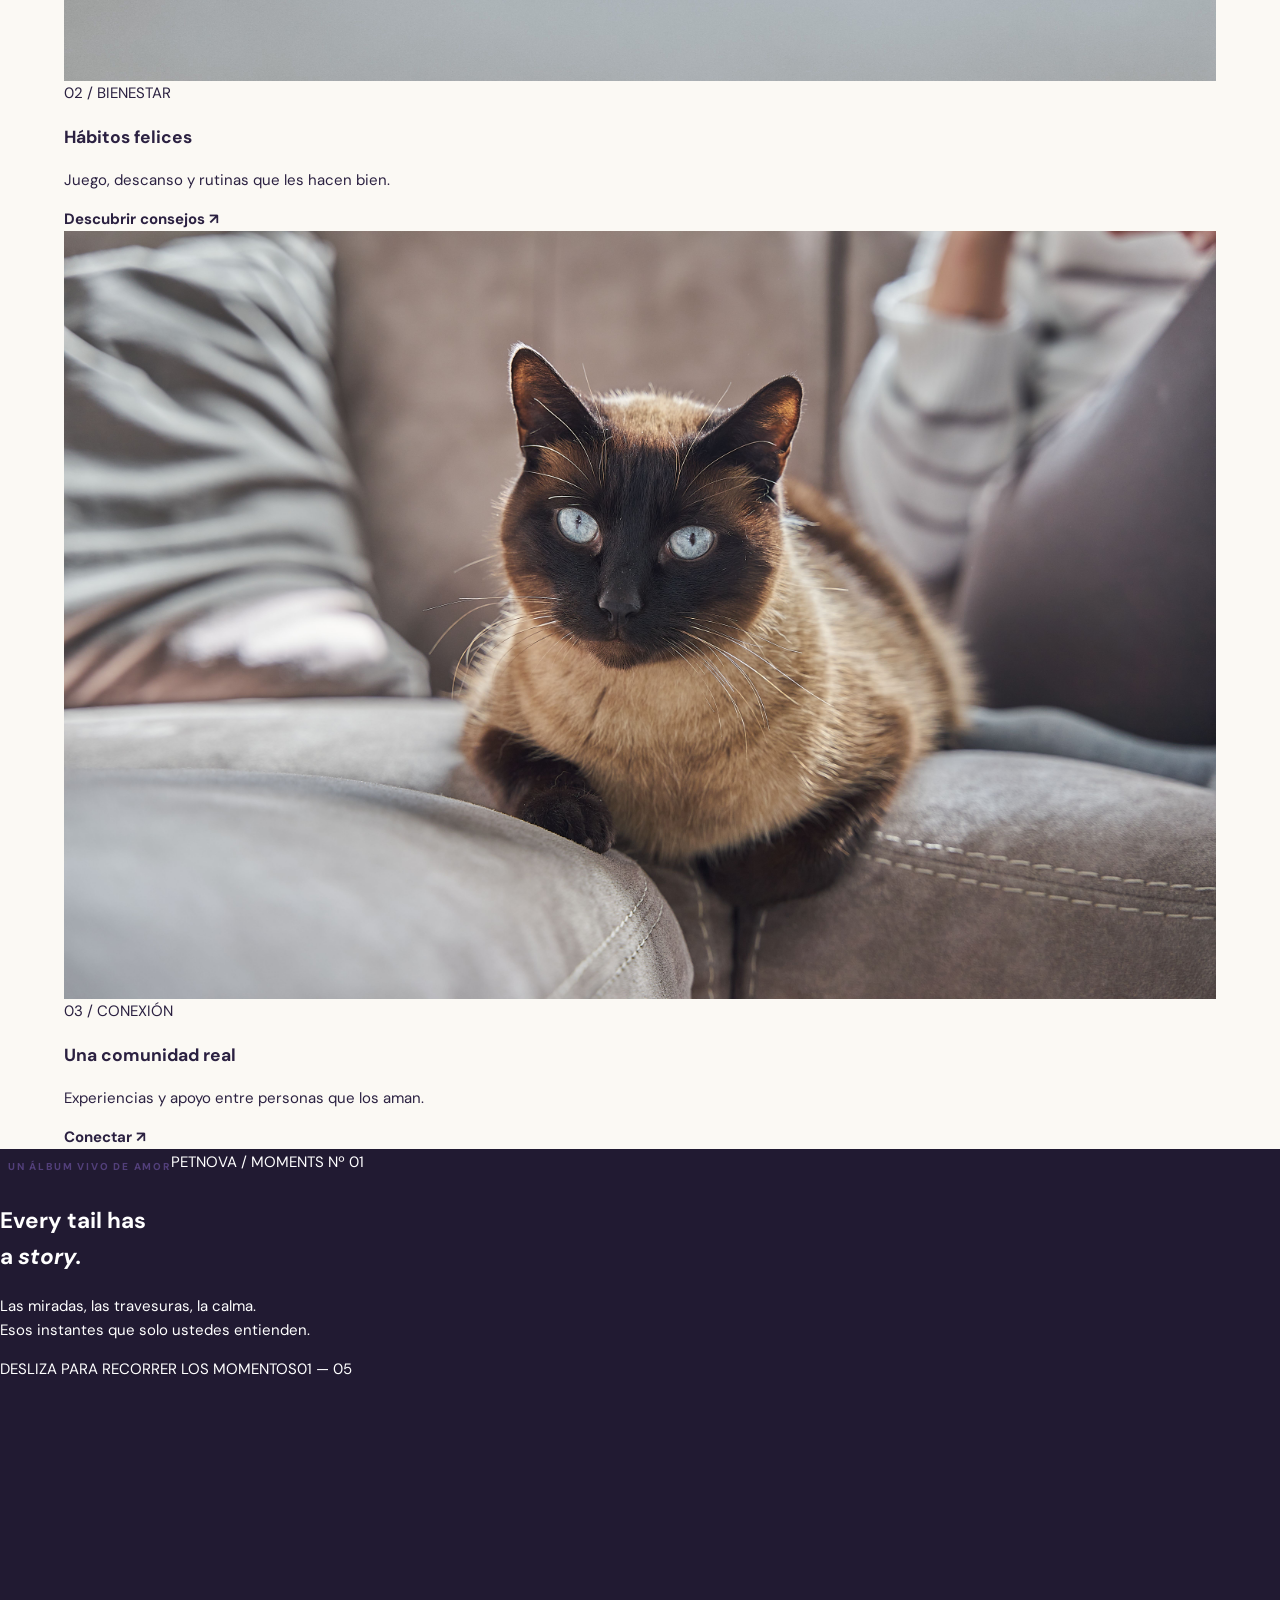
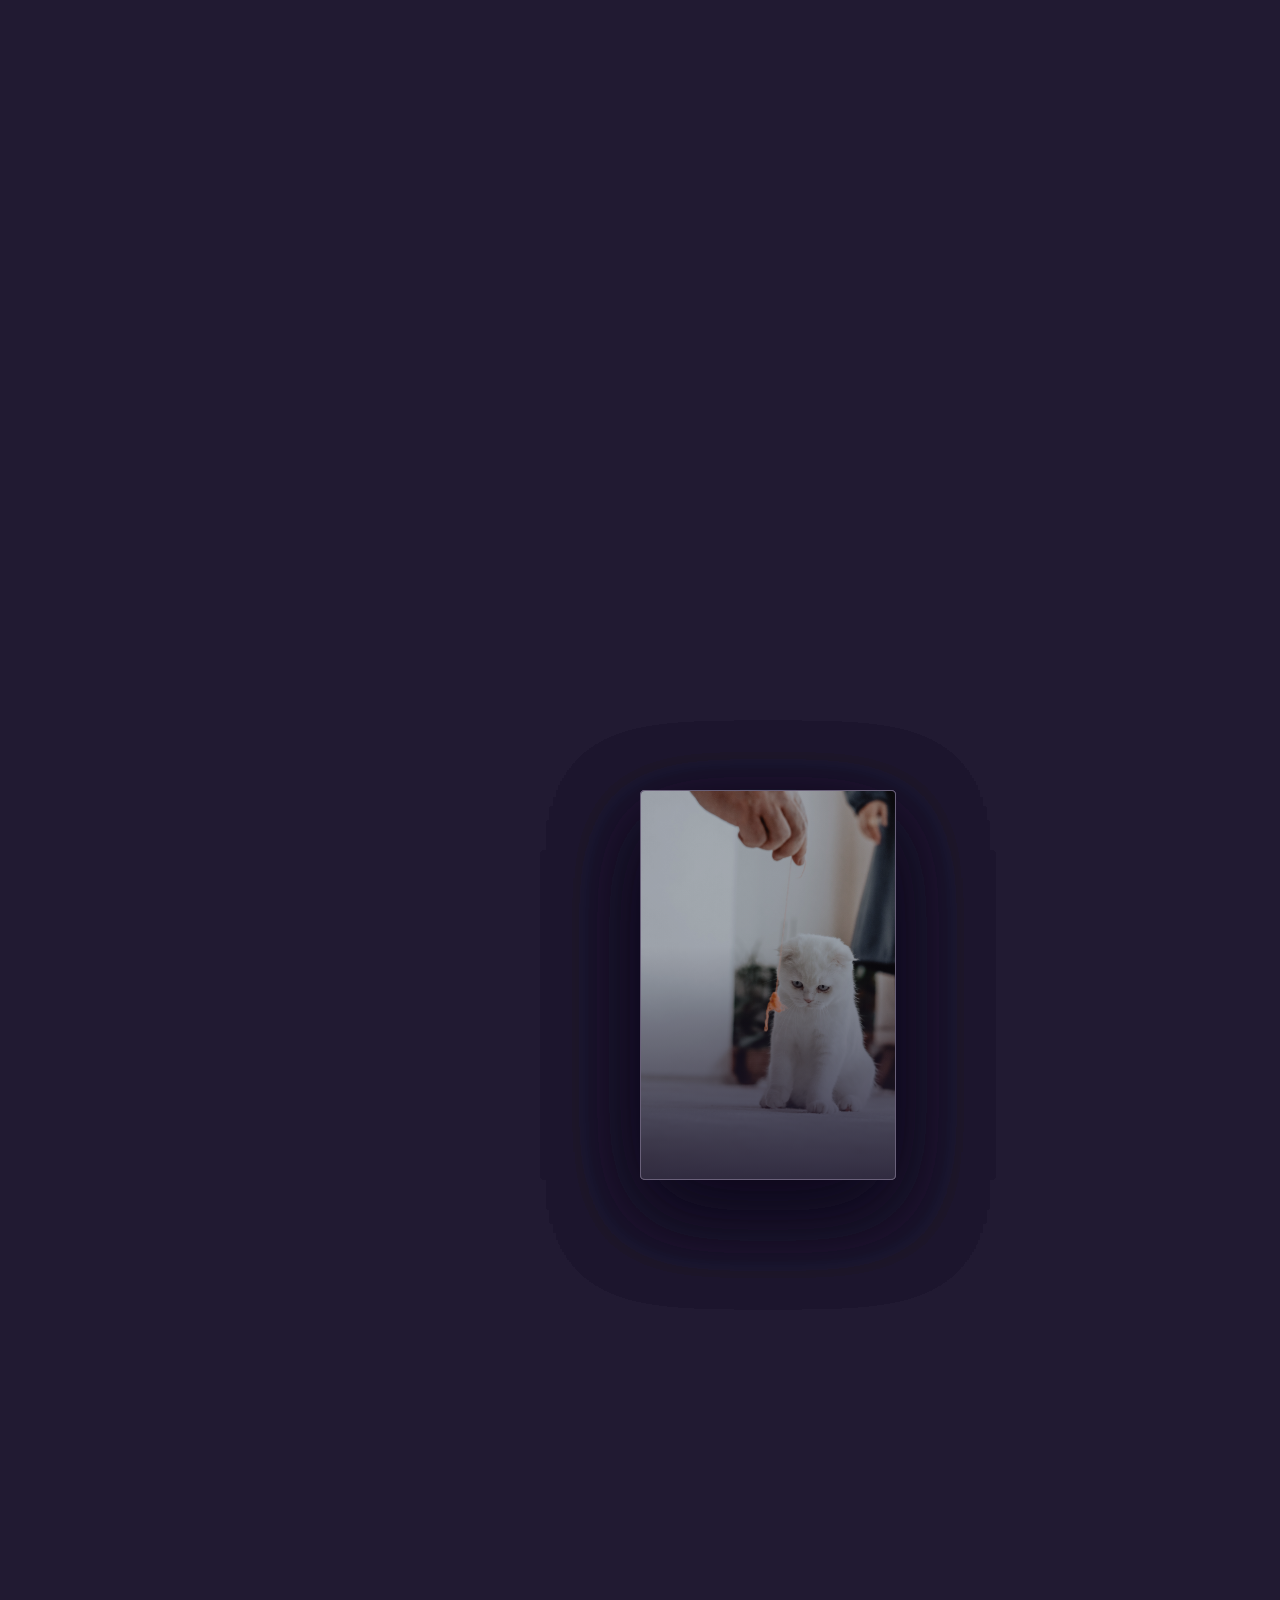
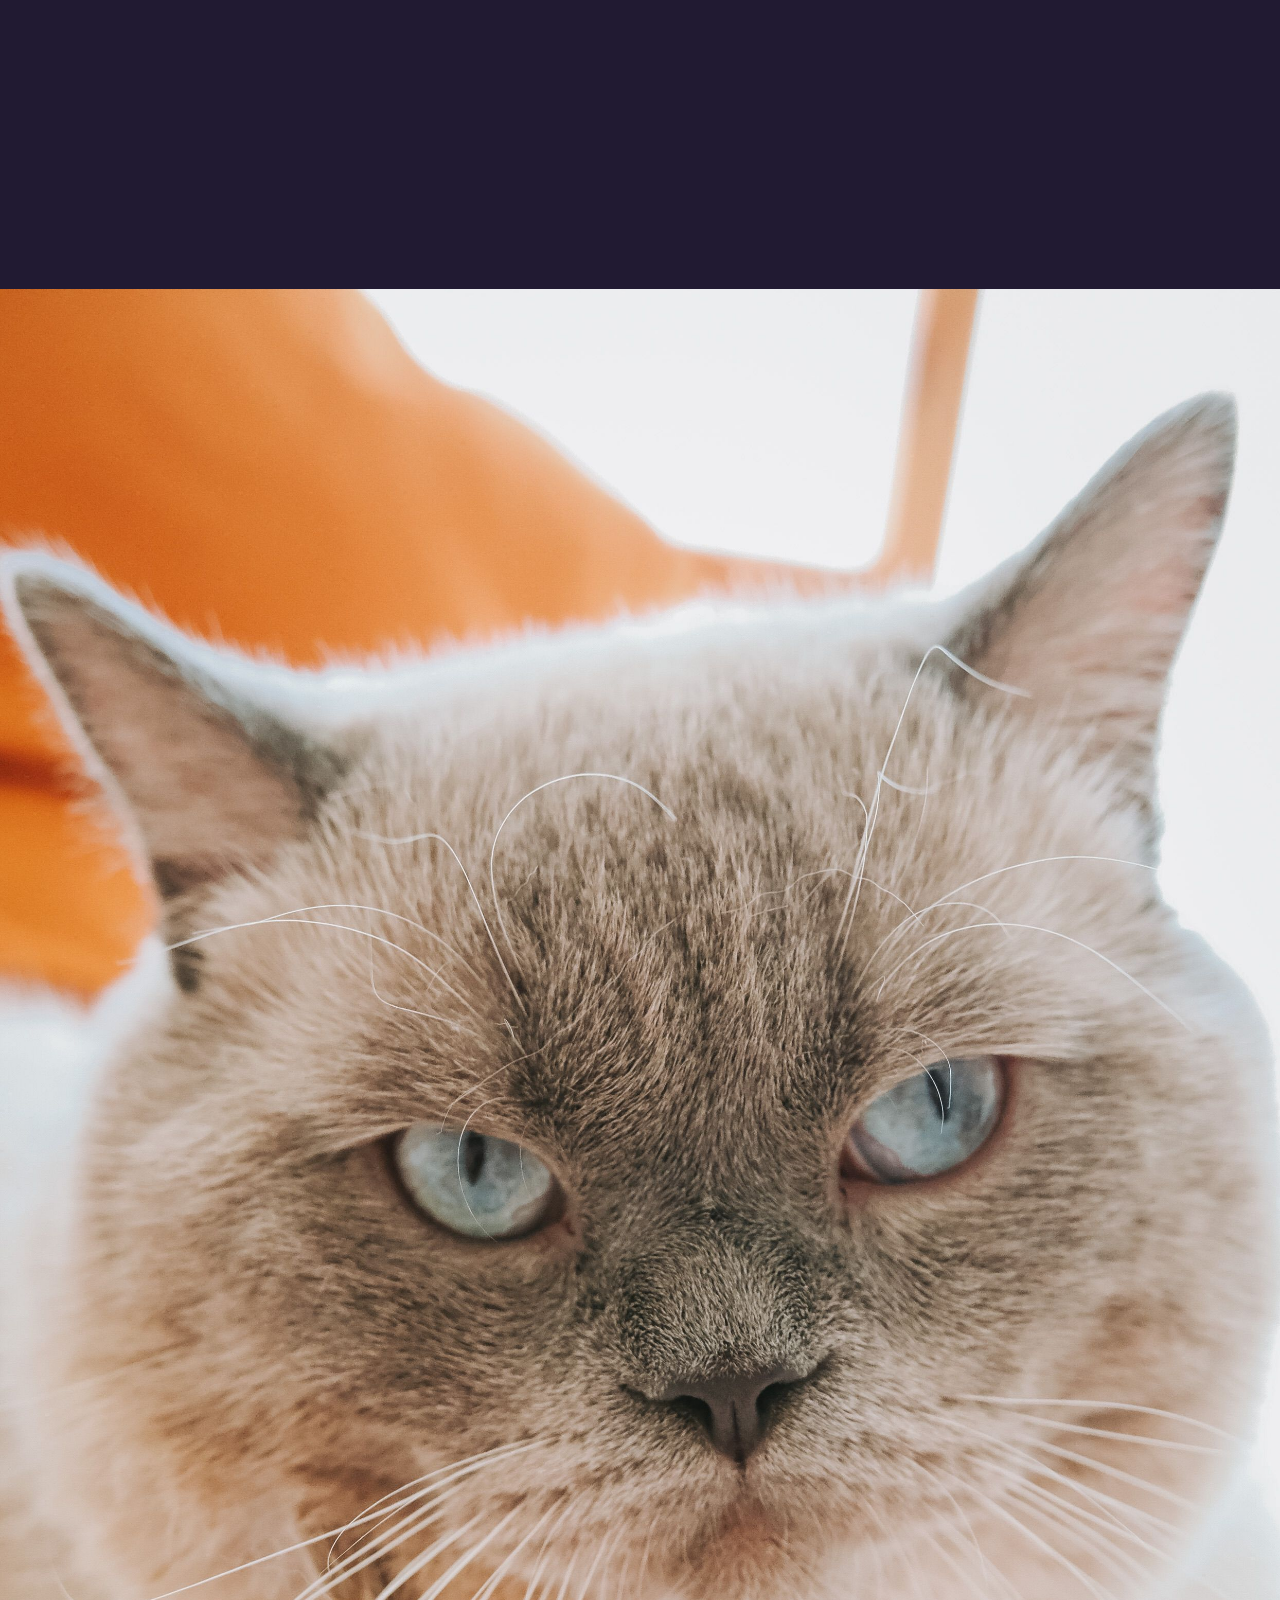
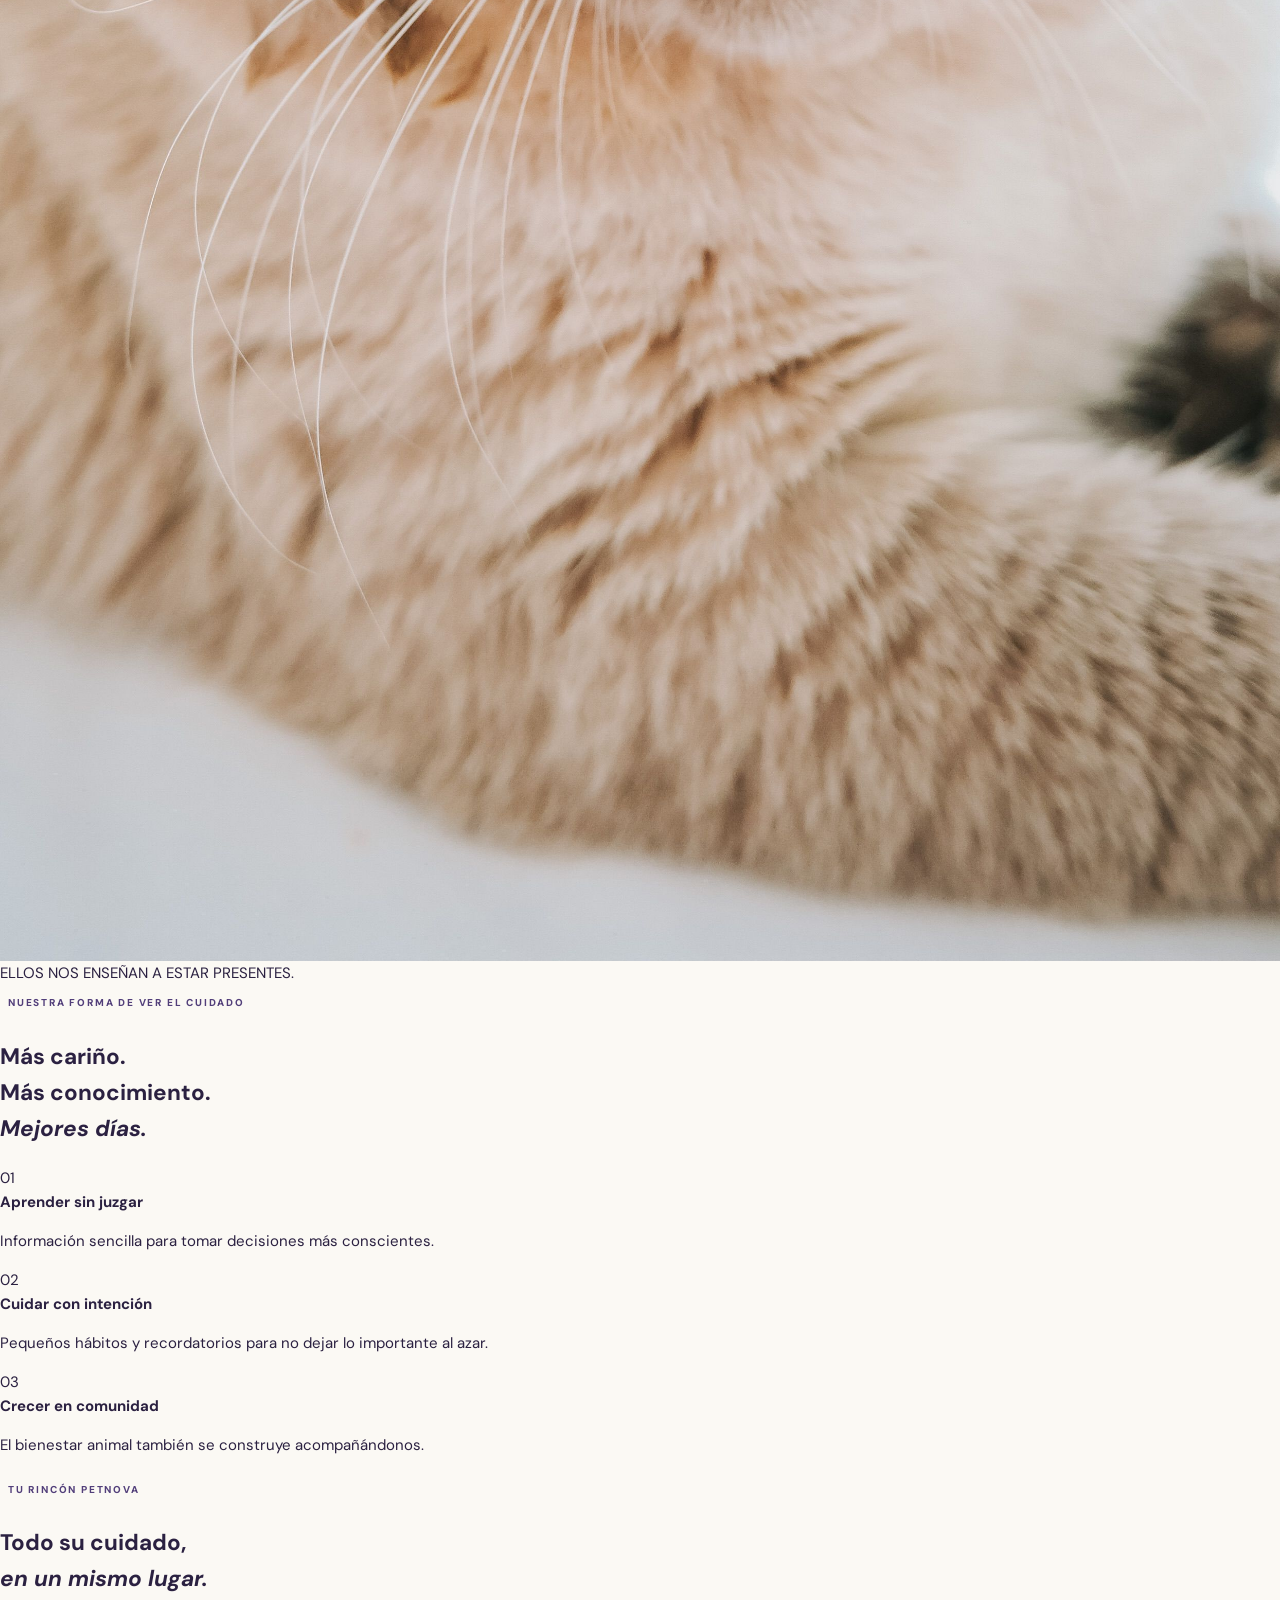
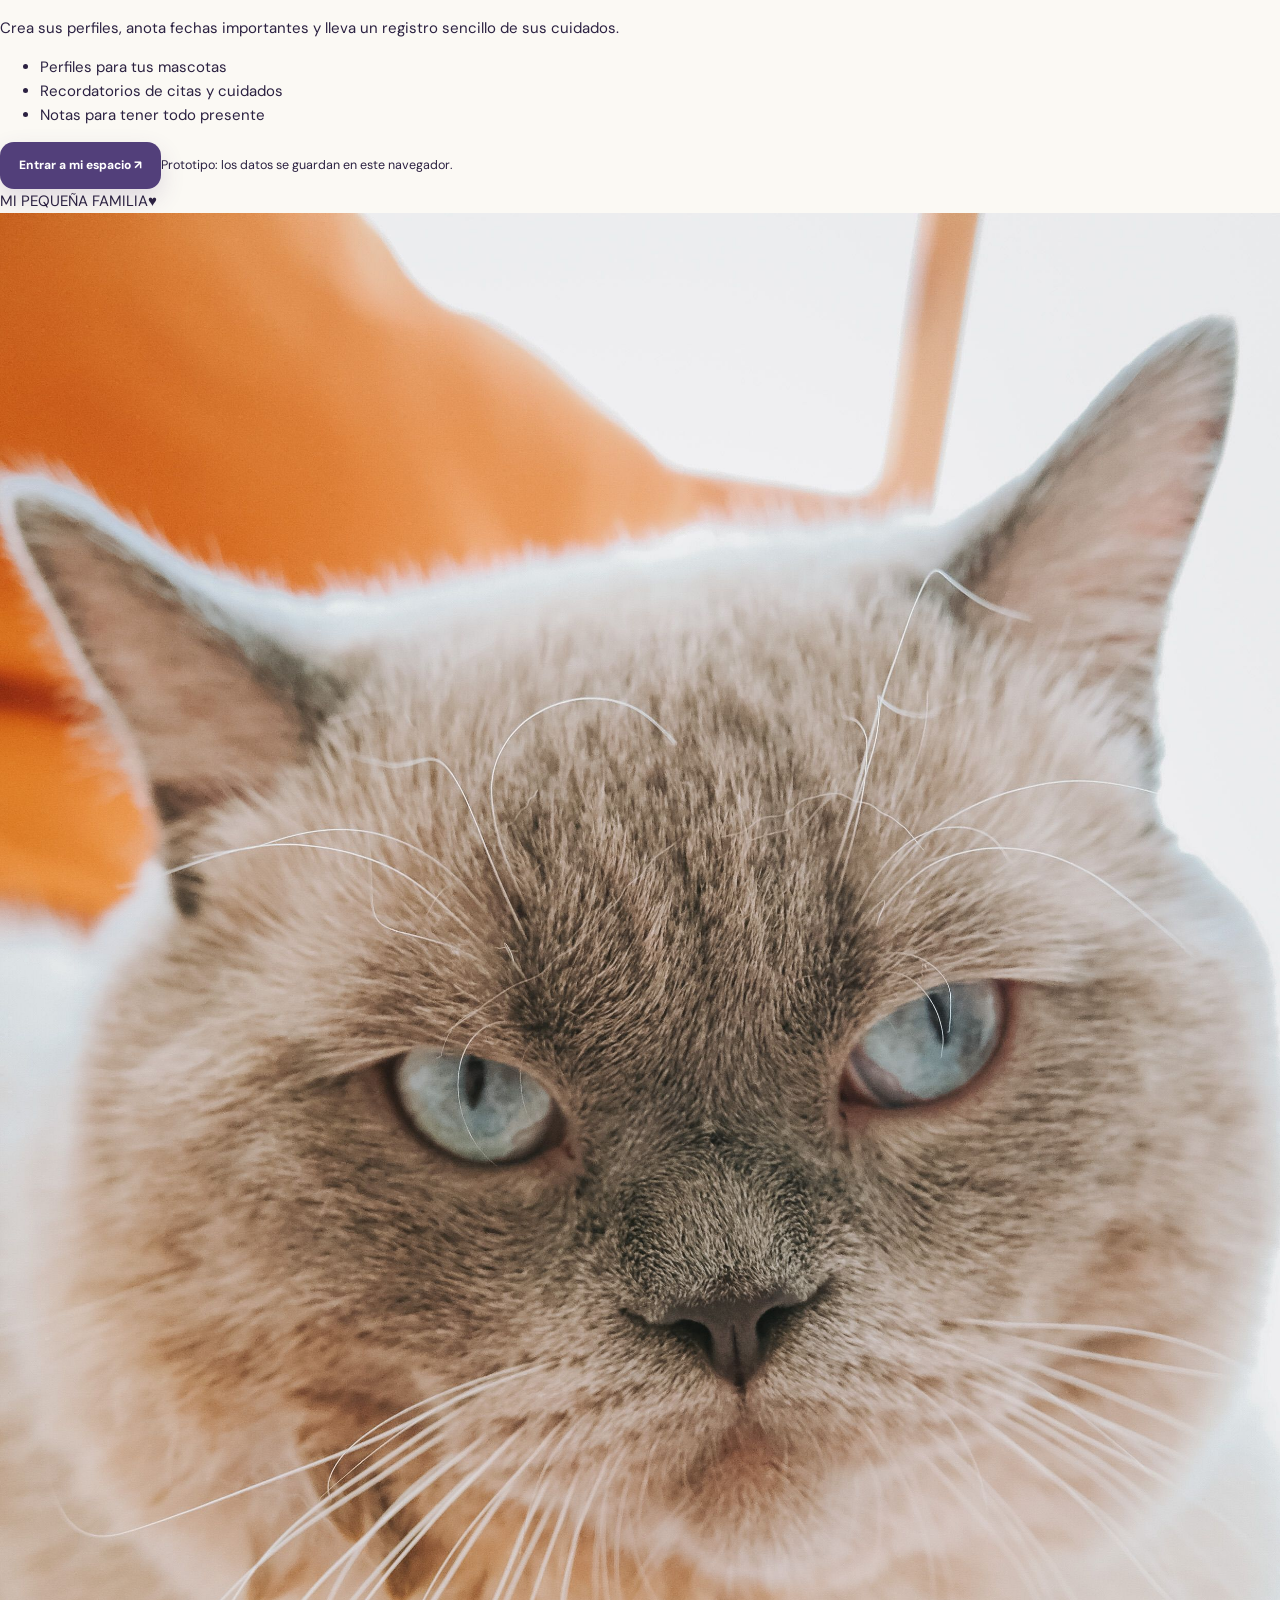
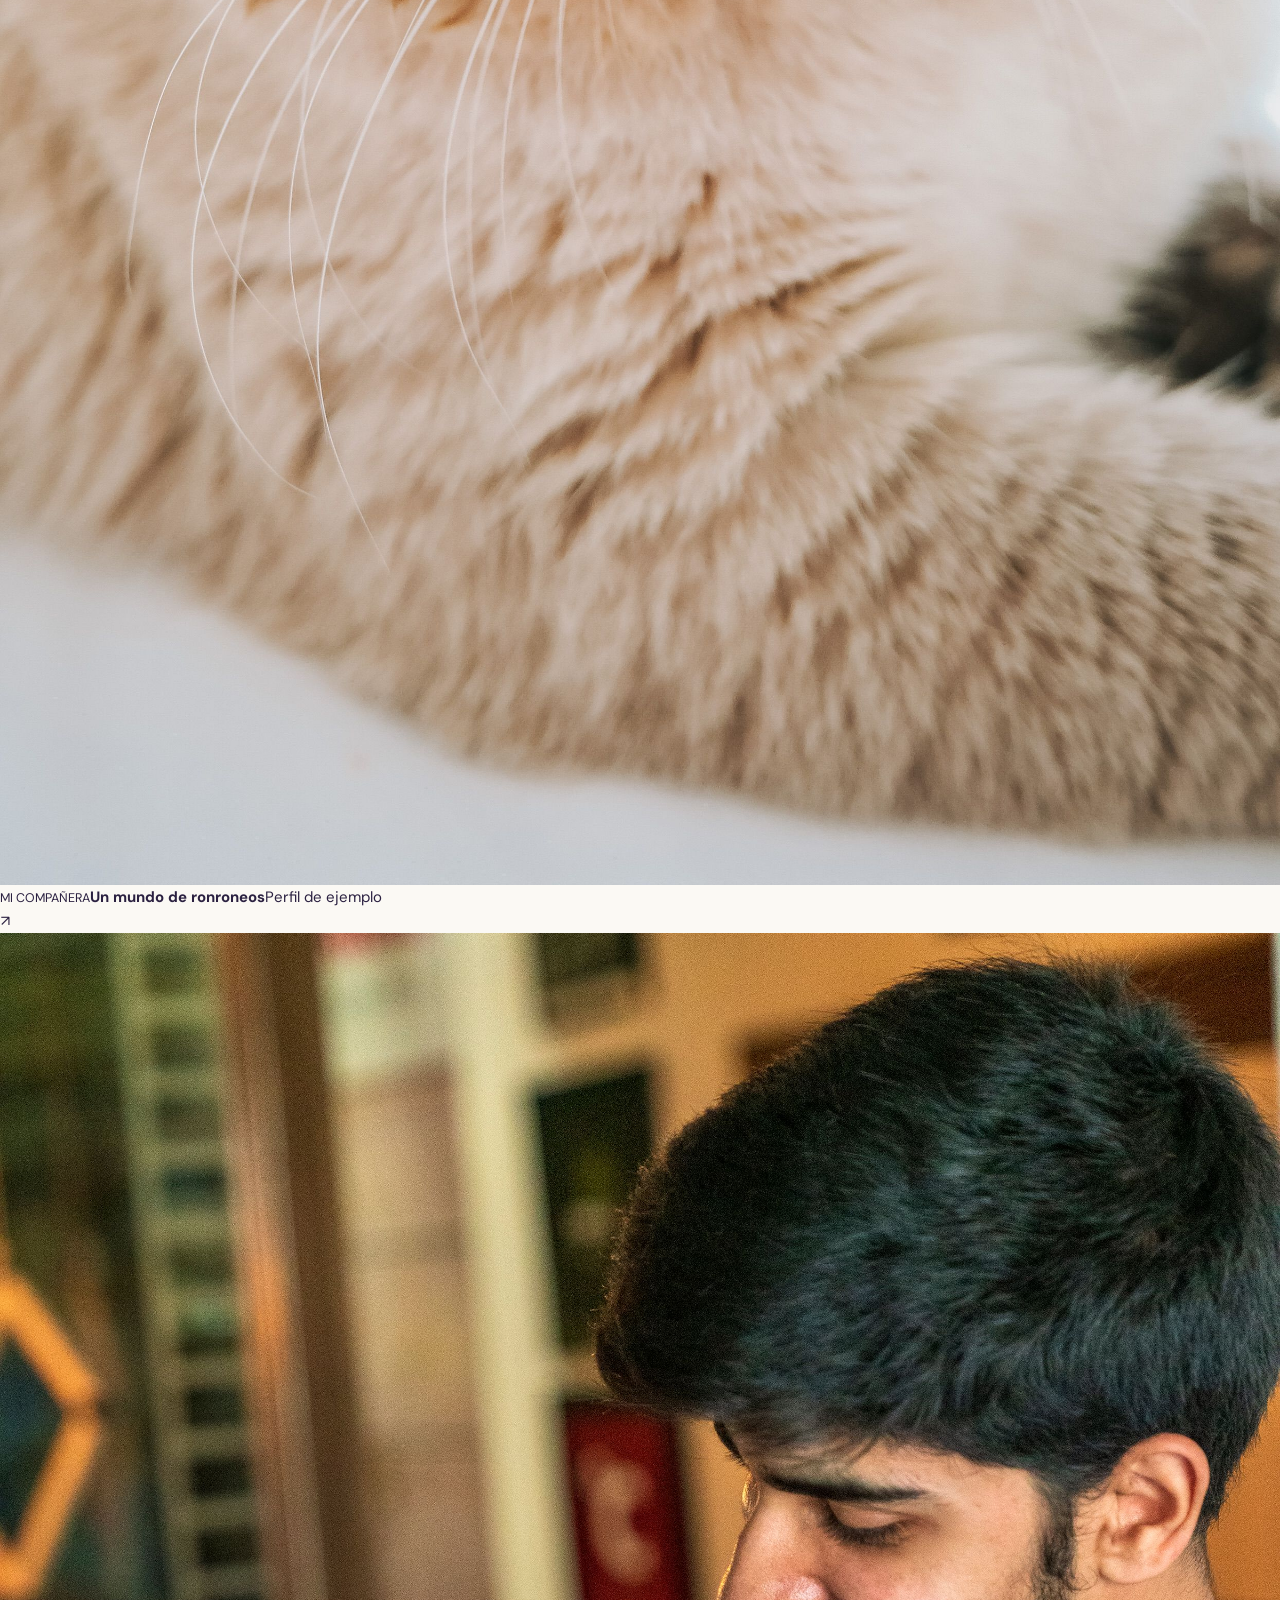
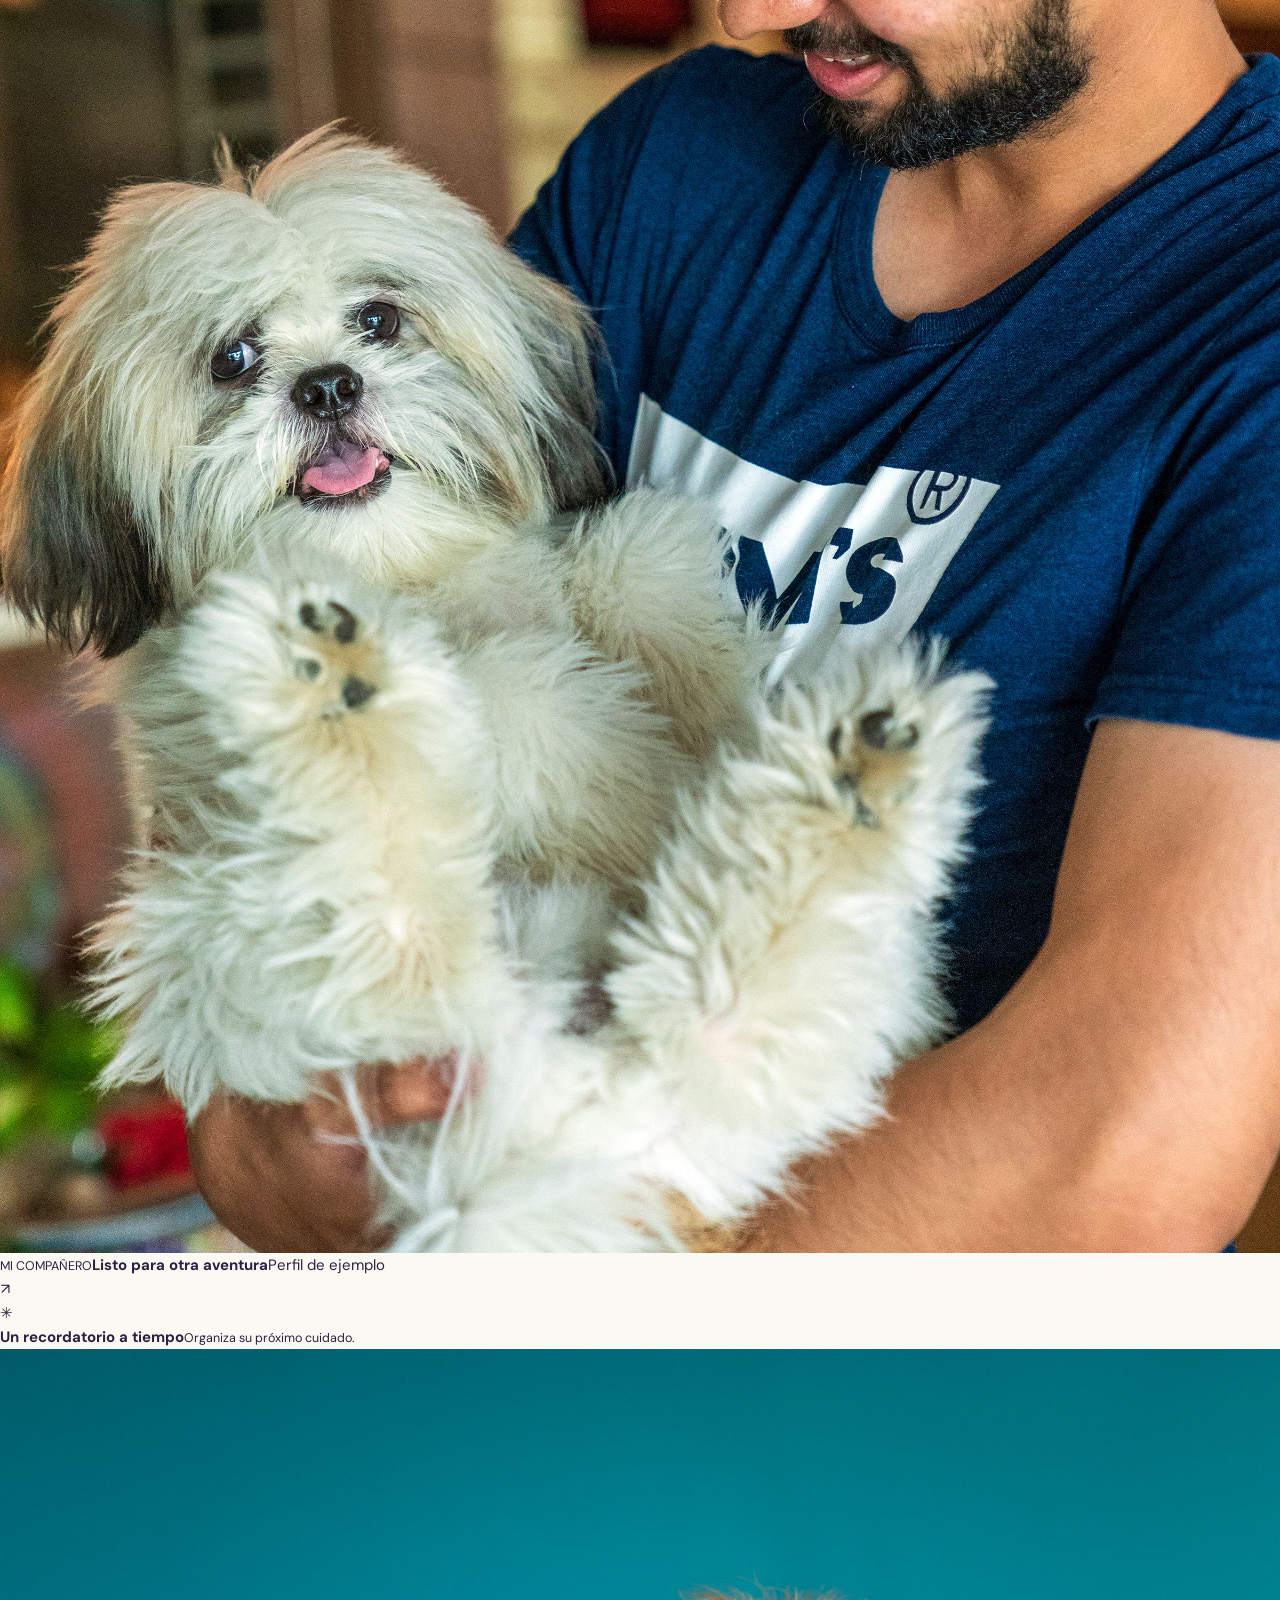
==== commit 4e413f63: "Rebuild PETNOVA homepage from editorial pet-care reference" ====
--- a/index.html
+++ b/index.html
@@ -1,108 +1,43 @@
-<!DOCTYPE html>
+<!doctype html>
 <html lang="es">
 <head>
-  <meta charset="UTF-8">
-  <meta name="viewport" content="width=device-width, initial-scale=1.0">
-  <meta name="theme-color" content="#f8f8ff">
-  <meta name="description" content="PETNOVA: una comunidad en Panamá para cuidar mejor a perros, gatos y otros compañeros de vida.">
-  <title>PETNOVA — Cuidarles nos conecta</title>
-  <link rel="preconnect" href="https://fonts.googleapis.com">
-  <link rel="preconnect" href="https://fonts.gstatic.com" crossorigin>
-  <link href="https://fonts.googleapis.com/css2?family=DM+Sans:wght@400;500;600;700&family=Erica+One&family=Nunito:wght@600;700;800;900&display=swap" rel="stylesheet">
-  <link rel="stylesheet" href="ccs/estilos.css">
+<meta charset="UTF-8"><meta name="viewport" content="width=device-width, initial-scale=1">
+<meta name="theme-color" content="#e9e0d8">
+<meta name="description" content="PETNOVA: una comunidad en Panamá para cuidar mejor a los animales que amamos.">
+<title>PETNOVA — Cuidamos lo que amas</title>
+<link rel="preconnect" href="https://fonts.googleapis.com"><link rel="preconnect" href="https://fonts.gstatic.com" crossorigin>
+<link href="https://fonts.googleapis.com/css2?family=DM+Sans:wght@400;500;600;700&family=Nunito:wght@500;600;700;800;900&family=Playfair+Display:wght@600;700;800&display=swap" rel="stylesheet">
+<link rel="stylesheet" href="ccs/estilos.css">
 </head>
 <body>
-  <a class="skip-link" href="#contenido">Saltar al contenido</a>
-  <header class="site-header">
-    <a class="brand" href="#inicio" aria-label="PETNOVA, inicio">
-      <span class="brand-mark" aria-hidden="true"><svg viewBox="0 0 44 44"><path d="M22 36c-2.8-2.3-14-9.3-14-18.1A7.2 7.2 0 0 1 21 13.8l1 1 1-1a7.2 7.2 0 0 1 13 4.1C36 26.7 24.8 33.7 22 36Z" fill="currentColor"/><circle cx="14" cy="9" r="3.2" fill="currentColor"/><circle cx="22" cy="6.5" r="3.2" fill="currentColor"/><circle cx="30" cy="9" r="3.2" fill="currentColor"/></svg></span>
-      <span class="brand-word">PET<span>NOVA</span><small>COMUNIDAD ANIMAL · PANAMÁ</small></span>
-    </a>
-    <button class="menu-toggle" id="menuToggle" aria-expanded="false" aria-controls="mainNav" aria-label="Abrir menú"><span></span><span></span><span></span></button>
-    <nav class="main-nav" id="mainNav" aria-label="Navegación principal">
-      <a href="#petmoments">PetMoments</a><a href="#comunidad">Comunidad</a><a href="#bienestar">Bienestar</a>
-      <button class="btn btn-small btn-outline" id="openDashboard">Mi espacio <span aria-hidden="true">↗</span></button>
-    </nav>
-  </header>
-
-  <main id="contenido">
-    <section class="hero section-wrap" id="inicio" data-reveal="hero">
-      <div class="hero-copy">
-        <div class="eyebrow"><span class="eyebrow-dot"></span> HECHA PARA QUIENES LOS AMAN</div>
-        <h1>El amor también<br>se cuida <span>todos los días.</span></h1>
-        <p class="hero-lead">Desde la primera vacuna hasta ese paseo de siempre: cuidar mejor empieza con información útil y una comunidad que te entiende. PETNOVA nace para quienes comparten ese amor en Panamá.</p>
-        <div class="hero-actions"><a class="btn btn-primary" href="#herramientas">Descubre PETNOVA <span aria-hidden="true">→</span></a><a class="text-link" href="#comunidad">Conoce la comunidad <span aria-hidden="true">↗</span></a></div>
-        <div class="trust-row"><div class="avatar-stack" aria-hidden="true"><img src="img/cat 1.jpg" alt=""><img src="img/dog 1.jpg" alt=""><img src="img/cat 4.jpg" alt=""></div><p><strong>Una red que acompaña</strong><br><span>Para cada etapa de sus vidas</span></p></div>
-      </div>
-      <div class="hero-art" aria-label="Fotografías de mascotas">
-        <div class="hero-blob"></div><div class="orbit orbit-one"></div><div class="orbit orbit-two"></div>
-        <figure class="pet-photo photo-main"><img src="img/cat 2.jpg" alt="Gato descansando con tranquilidad"><figcaption><span class="caption-icon">✦</span><span><b>Pequeños momentos</b><small>También son bienestar</small></span></figcaption></figure>
-        <figure class="pet-photo photo-side"><img src="img/dog 2.jpg" alt="Perro mirando con curiosidad"></figure>
-        <div class="floating-note note-top"><span class="note-icon violet">♡</span><span><b>Amor que se nota</b><small>En cada cuidado</small></span></div>
-        <div class="floating-note note-bottom"><span class="note-icon blue">✓</span><span><b>Un día a la vez</b><small>Con más organización</small></span></div>
-        <span class="sparkle sparkle-a" aria-hidden="true">✳</span><span class="sparkle sparkle-b" aria-hidden="true">✦</span>
-      </div>
-    </section>
-
-    <section class="petmoments" id="petmoments" aria-label="PetMoments: momentos que nos conectan">
-      <div class="petmoments-sticky">
-        <div class="petmoments-glow petmoments-glow-one"></div><div class="petmoments-glow petmoments-glow-two"></div>
-        <div class="petmoments-heading">
-          <p class="petmoments-kicker"><span></span> PETNOVA PRESENTA</p>
-          <h2>La vida está hecha<br>de <em>PetMoments.</em></h2>
-          <p class="petmoments-intro">Una mirada, una aventura, una siesta al sol.<br>Pequeños momentos. Un vínculo enorme.</p>
-        </div>
-        <div class="petmoments-stage" aria-hidden="true">
-          <article class="pm-card pm-card-0"><img src="img/dog 1.jpg" alt=""><span class="pm-number">01</span><span class="pm-caption">Aventuras de todos los días</span></article>
-          <article class="pm-card pm-card-1"><img src="img/cat 1.jpg" alt=""><span class="pm-number">02</span><span class="pm-caption">La calma también es amor</span></article>
-          <article class="pm-card pm-card-2"><img src="img/cat 2.jpg" alt=""><span class="pm-number">03</span><span class="pm-caption">Miradas que lo dicen todo</span></article>
-          <article class="pm-card pm-card-3"><img src="img/dog 2.jpg" alt=""><span class="pm-number">04</span><span class="pm-caption">Siempre a tu lado</span></article>
-          <article class="pm-card pm-card-4"><img src="img/cat 4.jpg" alt=""><span class="pm-number">05</span><span class="pm-caption">En su propio mundo</span></article>
-          <article class="pm-card pm-card-5"><img src="img/dog 1.jpg" alt=""><span class="pm-number">06</span><span class="pm-caption">Cada día, una historia</span></article>
-        </div>
-        <div class="petmoments-footer"><span class="pm-scroll-mark"><i></i></span><span>DESLIZA PARA EXPLORAR</span><span class="pm-count">06 MOMENTOS <b>✳</b></span></div>
-      </div>
-    </section>
-
-    <section class="value-strip" aria-label="Qué encontrarás en PETNOVA"><div><span class="value-icon lilac">♡</span><p><b>Cuidado con cariño</b><small>Hábitos que hacen la diferencia</small></p></div><div><span class="value-icon blue">⌁</span><p><b>Información útil</b><small>Recursos para decidir mejor</small></p></div><div><span class="value-icon yellow">✦</span><p><b>Conexiones reales</b><small>Una comunidad que acompaña</small></p></div></section>
-
-    <section class="section-wrap section-pad" id="bienestar" data-reveal="section">
-      <div class="section-heading"><div><span class="eyebrow">CUIDAR TAMBIÉN ES APRENDER</span><h2>Más confianza en cada<br><span>etapa de su vida.</span></h2></div><p>Desde los primeros días hasta la edad adulta, reúne información práctica para acompañar a tu mascota con atención y responsabilidad.</p></div>
-      <div class="resource-grid">
-        <article class="resource-card resource-purple"><div class="resource-top"><span class="resource-number">01 / PREVENCIÓN</span><span class="resource-symbol">✳</span></div><img class="resource-photo" src="img/cat 4.jpg" alt="Gato en un momento tranquilo"><h3>Salud preventiva</h3><p>Organiza vacunas, desparasitación y visitas veterinarias con orientación profesional.</p><a href="#herramientas" class="card-link">Organizar cuidados <span>→</span></a></article>
-        <article class="resource-card resource-blue"><div class="resource-top"><span class="resource-number">02 / VIDA DIARIA</span><span class="resource-symbol">✦</span></div><img class="resource-photo" src="img/dog 1.jpg" alt="Perro disfrutando de su día"><h3>Hábitos saludables</h3><p>Ideas para enriquecer su rutina: alimentación adecuada, juego, movimiento y descanso.</p><a href="#recursos" class="card-link">Explorar recursos <span>→</span></a></article>
-        <article class="resource-card resource-yellow"><div class="resource-top"><span class="resource-number">03 / CONEXIÓN</span><span class="resource-symbol">♡</span></div><img class="resource-photo" src="img/cat 2.jpg" alt="Gato acompañado por su cuidador"><h3>Comunidad que ayuda</h3><p>Comparte experiencias, descubre iniciativas locales y aprende junto a otros cuidadores.</p><a href="#comunidad" class="card-link">Conectar con otros <span>→</span></a></article>
-      </div>
-      <p class="disclaimer">PETNOVA comparte información educativa; no sustituye la evaluación ni las indicaciones de un médico veterinario.</p>
-    </section>
-
-    <section class="tools-section" id="herramientas" data-reveal="section"><div class="section-wrap tools-layout">
-      <div class="tools-copy"><span class="eyebrow">TU ESPACIO PETNOVA</span><h2>Todo lo importante,<br><span>más fácil de recordar.</span></h2><p>Un lugar sencillo para llevar el registro de tus compañeros, anotar próximos cuidados y tener a mano lo que quieres consultar.</p>
-      <ul class="feature-list"><li><span>✓</span><div><b>Perfiles de tus mascotas</b><small>Nombre, especie y cumpleaños.</small></div></li><li><span>✓</span><div><b>Recordatorios de cuidado</b><small>Fechas importantes y pendientes.</small></div></li><li><span>✓</span><div><b>Recursos para consultar</b><small>Orientación clara para el día a día.</small></div></li></ul>
-      <button class="btn btn-primary" id="openDashboard2">Crear mi espacio <span aria-hidden="true">→</span></button><p class="privacy-note">Prototipo de demostración: los datos se guardan en este navegador.</p></div>
-      <div class="dashboard-preview">
-        <div class="preview-top"><div><span class="preview-kicker">MI ESPACIO</span><h3>¡Hola, cuidador!</h3><p>Un poquito de organización, mucho cariño.</p></div><span class="preview-avatar">♡</span></div>
-        <div class="preview-date"><span>PRÓXIMO EN TU LISTA</span><span class="date-pill">PLAN DE CUIDADOS</span></div>
-        <div class="preview-task"><span class="task-check">✓</span><div><b>Revisar su calendario</b><small>Las fechas que importan, en un solo lugar.</small></div><span class="task-arrow">↗</span></div>
-        <div class="preview-pets-title"><b>Mis compañeros</b><span>Tu pequeña familia</span></div>
-        <div class="preview-pets"><div class="preview-pet"><img src="img/cat 1.jpg" alt=""><span><b>Mi gato</b><small>Perfil de ejemplo</small></span><span class="pet-dot purple-dot"></span></div><div class="preview-pet"><img src="img/dog 1.jpg" alt=""><span><b>Mi perro</b><small>Perfil de ejemplo</small></span><span class="pet-dot blue-dot"></span></div></div>
-        <div class="preview-bottom"><span>♥</span> Cada cuidado cuenta.</div>
-      </div>
-    </div></section>
-
-    <section class="section-wrap section-pad community-section" id="comunidad" data-reveal="section">
-      <div class="section-heading"><div><span class="eyebrow">NOS UNE EL BIENESTAR</span><h2>Cuidar en comunidad<br><span>llega más lejos.</span></h2></div><p>Conecta con personas, profesionales e iniciativas que trabajan por una vida mejor para los animales en Panamá.</p></div>
-      <div class="community-grid">
-        <article class="community-feature"><img src="img/dog 1.jpg" alt="Perro, parte de una comunidad de cuidadores"><div class="community-overlay"><span class="community-label">COMUNIDAD PETNOVA</span><h3>Un lugar para aprender,<br>compartir y acompañarnos.</h3><a href="#participar" class="btn btn-light">Quiero participar <span>→</span></a></div></article>
-        <div class="community-side"><div class="community-stat"><span class="stat-icon">♡</span><h3>El cuidado es colectivo.</h3><p>Una recomendación responsable, una adopción informada o una mano amiga pueden marcar la diferencia.</p></div><div class="community-join" id="participar"><div><span class="eyebrow">EMPIEZA POR AQUÍ</span><h3>¿Qué te gustaría<br>encontrar en PETNOVA?</h3></div><form id="interestForm"><label class="sr-only" for="interest">Elige tu interés</label><select id="interest" required><option value="">Selecciona tu interés</option><option>Consejos de bienestar</option><option>Recordatorios y organización</option><option>Comunidad y actividades</option><option>Adopción responsable</option><option>Servicios para mascotas en Panamá</option></select><button class="btn btn-primary" type="submit">Enviar interés <span>→</span></button><p class="form-feedback" id="interestFeedback" role="status"></p></form></div></div>
-      </div>
-    </section>
-
-    <section class="resource-band" id="recursos"><div class="section-wrap resource-band-inner"><div><span class="eyebrow">UN BUEN LUGAR PARA EMPEZAR</span><h2>El bienestar se construye<br>con decisiones informadas.</h2><p>Consulta con profesionales veterinarios y acude a fuentes confiables para las necesidades particulares de tu mascota.</p></div><a href="#bienestar" class="btn btn-outline">Ver temas de bienestar <span>→</span></a></div></section>
-  </main>
-
-  <footer class="site-footer"><div class="footer-main"><a class="brand footer-brand" href="#inicio"><span class="brand-mark"><svg viewBox="0 0 44 44" aria-hidden="true"><path d="M22 36c-2.8-2.3-14-9.3-14-18.1A7.2 7.2 0 0 1 21 13.8l1 1 1-1a7.2 7.2 0 0 1 13 4.1C36 26.7 24.8 33.7 22 36Z" fill="currentColor"/><circle cx="14" cy="9" r="3.2" fill="currentColor"/><circle cx="22" cy="6.5" r="3.2" fill="currentColor"/><circle cx="30" cy="9" r="3.2" fill="currentColor"/></svg></span><span class="brand-word">PET<span>NOVA</span><small>COMUNIDAD ANIMAL · PANAMÁ</small></span></a><p>Porque cuidarles nos conecta.<br>Una comunidad para vivir el bienestar animal con más amor y confianza.</p><div class="footer-links"><a href="#comunidad">Comunidad</a><a href="#bienestar">Bienestar</a><a href="#herramientas">Mi espacio</a></div></div><div class="footer-bottom"><span>© <span id="currentYear"></span> PETNOVA · Panamá</span><span>Una propuesta para el bienestar animal.</span></div></footer>
-
+<a class="skip-link" href="#contenido">Saltar al contenido</a>
+<header class="site-header">
+ <a class="brand" href="#inicio" aria-label="PETNOVA inicio"><span class="brand-mark">✿</span><span class="brand-word">PET<span>NOVA</span><small>CUIDAMOS LO QUE AMAS · PANAMÁ</small></span></a>
+ <button class="menu-toggle" id="menuToggle" aria-expanded="false" aria-controls="mainNav" aria-label="Abrir menú"><span></span><span></span><span></span></button>
+ <nav class="main-nav" id="mainNav"><a href="#bienestar">Bienestar</a><a href="#petmoments">PetMoments</a><a href="#comunidad">Comunidad</a><button class="btn btn-small" id="openDashboard">Mi espacio ↗</button></nav>
+</header>
+<main id="contenido">
+<section class="hero" id="inicio">
+ <div class="hero-image"><img src="img/dog 2.jpg" alt="Perro mirando con curiosidad y ternura"><span class="hero-image-label">UNA VIDA LLENA DE MOMENTOS</span><span class="hero-stamp">PAWS<br> & HEARTS</span></div>
+ <div class="hero-copy"><p class="eyebrow"><span></span> UNA COMUNIDAD HECHA CON AMOR</p><h1>Su mundo es pequeño.<br><em>Tu amor lo hace enorme.</em></h1><p class="hero-lead">Consejos, recuerdos y herramientas para acompañar cada etapa de la vida de quienes hacen de tu casa un hogar.</p><div class="hero-actions"><a class="btn btn-primary" href="#bienestar">Explorar PETNOVA <span>↗</span></a><a class="text-link" href="#petmoments">Ver PetMoments ↓</a></div><div class="hero-note"><span class="paw">✿</span><span><b>Para quienes son familia.</b><small>Desde Panamá, con cariño.</small></span></div></div>
+ <div class="hero-bottomline"><span>01 — CUIDADO CONSCIENTE</span><span>AMOR EN CADA ETAPA</span><span>8°58' N · PANAMÁ</span></div>
+</section>
+<section class="intro-strip"><p>NO SON SOLO MASCOTAS.</p><h2>Son parte de <em>nuestra historia.</em></h2><span>Y cada historia merece cuidado.</span></section>
+<section class="services section-wrap" id="bienestar"><div class="section-title"><p class="eyebrow"><span></span> CUIDAR TAMBIÉN ES QUERER</p><h2>Pequeños cuidados.<br><em>Grandes diferencias.</em></h2><p>Una guía cercana para ayudarte a cuidar con más confianza y menos dudas.</p></div>
+ <div class="service-grid">
+  <a class="service-card service-dog" href="#herramientas"><img src="img/dog 1.jpg" alt="Perro disfrutando de un paseo"><span class="service-tag">01 / PREVENCIÓN</span><div><h3>Salud y prevención</h3><p>Vacunas, controles y cuidados para cada etapa.</p><b>Organizar cuidados ↗</b></div></a>
+  <a class="service-card service-cat" href="#recursos"><img src="img/cat 4.jpg" alt="Gato descansando"><span class="service-tag">02 / BIENESTAR</span><div><h3>Hábitos felices</h3><p>Juego, descanso y rutinas que les hacen bien.</p><b>Descubrir consejos ↗</b></div></a>
+  <a class="service-card service-community" href="#comunidad"><img src="img/cat 2.jpg" alt="Gato mirando atentamente"><span class="service-tag">03 / CONEXIÓN</span><div><h3>Una comunidad real</h3><p>Experiencias y apoyo entre personas que los aman.</p><b>Conectar ↗</b></div></a>
+ </div>
+</section>
+<section class="petmoments" id="petmoments"><div class="pm-top"><p class="eyebrow"><span></span> UN ÁLBUM VIVO DE AMOR</p><span class="pm-edition">PETNOVA / MOMENTS Nº 01</span></div><div class="pm-heading"><h2>Every tail has<br>a <em>story.</em></h2><p>Las miradas, las travesuras, la calma.<br>Esos instantes que solo ustedes entienden.</p></div><div class="pm-stage" aria-label="Galería de momentos con mascotas">
+ <article class="pm-card pm-1"><img src="img/dog 1.jpg" alt="Un perro en un momento cotidiano"><span>01 / AVENTURAS</span></article><article class="pm-card pm-2"><img src="img/cat 1.jpg" alt="Gato relajado"><span>02 / PAUSA</span></article><article class="pm-card pm-3"><img src="img/cat 2.jpg" alt="La mirada de un gato"><span>03 / MIRADAS</span></article><article class="pm-card pm-4"><img src="img/dog 2.jpg" alt="Perro curioso"><span>04 / COMPAÑÍA</span></article><article class="pm-card pm-5"><img src="img/cat 4.jpg" alt="Gato en casa"><span>05 / HOGAR</span></article></div><div class="pm-bottom"><span>DESLIZA PARA RECORRER LOS MOMENTOS</span><span class="pm-progress"><i></i></span><span>01 — 05</span></div></section>
+<section class="values"><div class="values-photo"><img src="img/cat 1.jpg" alt="Gato en un entorno tranquilo"><span>ELLOS NOS ENSEÑAN A ESTAR PRESENTES.</span></div><div class="values-copy"><p class="eyebrow"><span></span> NUESTRA FORMA DE VER EL CUIDADO</p><h2>Más cariño.<br>Más conocimiento.<br><em>Mejores días.</em></h2><div class="value-row"><span>01</span><div><b>Aprender sin juzgar</b><p>Información sencilla para tomar decisiones más conscientes.</p></div></div><div class="value-row"><span>02</span><div><b>Cuidar con intención</b><p>Pequeños hábitos y recordatorios para no dejar lo importante al azar.</p></div></div><div class="value-row"><span>03</span><div><b>Crecer en comunidad</b><p>El bienestar animal también se construye acompañándonos.</p></div></div></div></section>
+<section class="workspace" id="herramientas"><div class="workspace-copy"><p class="eyebrow"><span></span> TU RINCÓN PETNOVA</p><h2>Todo su cuidado,<br><em>en un mismo lugar.</em></h2><p>Crea sus perfiles, anota fechas importantes y lleva un registro sencillo de sus cuidados.</p><ul><li>Perfiles para tus mascotas</li><li>Recordatorios de citas y cuidados</li><li>Notas para tener todo presente</li></ul><button class="btn btn-primary" id="openDashboard2">Entrar a mi espacio ↗</button><small>Prototipo: los datos se guardan en este navegador.</small></div><div class="workspace-card"><div class="workspace-card-head"><span>MI PEQUEÑA FAMILIA</span><span class="workspace-heart">♥</span></div><div class="workspace-pet"><img src="img/cat 1.jpg" alt=""><div><small>MI COMPAÑERA</small><b>Un mundo de ronroneos</b><span>Perfil de ejemplo</span></div><i>↗</i></div><div class="workspace-pet"><img src="img/dog 1.jpg" alt=""><div><small>MI COMPAÑERO</small><b>Listo para otra aventura</b><span>Perfil de ejemplo</span></div><i>↗</i></div><div class="workspace-reminder"><span>✳</span><div><b>Un recordatorio a tiempo</b><small>Organiza su próximo cuidado.</small></div></div></div></section>
+<section class="community" id="comunidad"><div class="community-image"><img src="img/dog 2.jpg" alt="Perro como parte de una familia"><span>JUNTOS, POR ELLOS.</span></div><div class="community-copy"><p class="eyebrow"><span></span> SOMOS PARTE DE ALGO BONITO</p><h2>El cuidado crece<br>cuando <em>se comparte.</em></h2><p>Queremos conectar a quienes aman a los animales en Panamá: personas cuidadoras, iniciativas y voces que promueven el bienestar.</p><form id="interestForm"><label for="interest">¿Qué te gustaría encontrar en PETNOVA?</label><select id="interest" required><option value="">Selecciona una opción</option><option>Consejos de bienestar</option><option>Recordatorios y organización</option><option>Comunidad y actividades</option><option>Adopción responsable</option><option>Servicios para mascotas en Panamá</option></select><button class="btn btn-primary" type="submit">Quiero ser parte ↗</button><p class="form-feedback" id="interestFeedback" role="status"></p></form></div></section>
+<section class="last-call" id="recursos"><p>PARA CADA HOCICO, CADA PATA Y CADA HISTORIA.</p><h2>Cuidamos lo que <em>amas.</em></h2><a class="btn btn-light" href="#inicio">Volver al inicio ↑</a></section>
+</main>
+<footer class="site-footer"><div class="footer-top"><a class="brand footer-brand" href="#inicio"><span class="brand-mark">✿</span><span class="brand-word">PET<span>NOVA</span><small>CUIDAMOS LO QUE AMAS · PANAMÁ</small></span></a><p>Una comunidad para cuidar mejor<br>a quienes hacen hogar contigo.</p><nav><a href="#bienestar">Bienestar</a><a href="#petmoments">PetMoments</a><a href="#comunidad">Comunidad</a><a href="#herramientas">Mi espacio</a></nav></div><div class="footer-bottom"><span>© <span id="currentYear"></span> PETNOVA · Panamá</span><span>Hecho con cariño por los animales.</span></div></footer>
   <dialog class="dashboard-modal" id="dashboardModal" aria-labelledby="modalTitle">
     <div class="modal-head"><div><span class="eyebrow">TU ESPACIO PERSONAL</span><h2 id="modalTitle">Mi PETNOVA</h2></div><button class="modal-close" id="closeDashboard" aria-label="Cerrar">×</button></div>
     <div class="modal-tabs" role="tablist" aria-label="Herramientas de mi espacio"><button class="modal-tab active" data-tab="petsPanel" role="tab" aria-selected="true">Mis mascotas</button><button class="modal-tab" data-tab="remindersPanel" role="tab" aria-selected="false">Recordatorios</button></div>
@@ -110,8 +45,7 @@
     <section class="modal-panel" id="remindersPanel" role="tabpanel" hidden><p class="modal-intro">Anota vacunas, citas, baños u otras fechas de cuidado. Este prototipo no envía notificaciones externas.</p><form id="reminderForm" class="compact-form"><div class="field-row"><div class="field"><label for="reminderTitle">¿Qué necesitas recordar?</label><input id="reminderTitle" maxlength="70" placeholder="Ej. Consulta veterinaria" required></div><div class="field"><label for="reminderDate">Fecha</label><input id="reminderDate" type="date" required></div></div><div class="field"><label for="reminderPet">Mascota (opcional)</label><select id="reminderPet"><option value="">Sin asignar</option></select></div><button class="btn btn-primary" type="submit">Guardar recordatorio +</button><p class="form-feedback" id="reminderFeedback" role="status"></p></form><div class="saved-list" id="remindersList"></div></section>
     <p class="modal-privacy">Tus registros se guardan localmente en este navegador. No introduzcas información sensible.</p>
   </dialog>
-  <div class="toast" id="toast" role="status" aria-live="polite"></div>
-  <script src="script.js"></script>
-  <script src="transiciones.js"></script>
-</body>
-</html>+
+<div class="toast" id="toast" role="status" aria-live="polite"></div>
+<script src="script.js"></script><script src="transiciones.js"></script>
+</body></html>
--- a/ccs/estilos.css
+++ b/ccs/estilos.css
@@ -165,3 +165,51 @@
 @media(prefers-reduced-motion:reduce){
   .resource-card{transition:none}
 }
+
+
+/* PETMOMENTS — scroll-driven 3D photo journey, built without a framework */
+.petmoments{height:260vh;position:relative;background:#211a32;color:#fff;isolation:isolate;--pm-progress:0}
+.petmoments-sticky{position:sticky;top:0;height:100svh;min-height:620px;overflow:hidden;display:flex;align-items:center;background:radial-gradient(ellipse at 74% 46%,#49366b 0%,#2b2141 42%,#211a32 76%)}
+.petmoments-glow{position:absolute;border-radius:50%;filter:blur(2px);pointer-events:none}
+.petmoments-glow-one{width:44vw;height:44vw;right:-10vw;top:-18vw;background:radial-gradient(circle,#8268d54c,transparent 68%)}
+.petmoments-glow-two{width:30vw;height:30vw;left:30%;bottom:-23vw;background:radial-gradient(circle,#0cbddc26,transparent 70%)}
+.petmoments-heading{position:absolute;left:7.2%;top:13%;z-index:5;max-width:530px;pointer-events:none}
+.petmoments-kicker{display:flex;align-items:center;gap:10px;font-size:10px;font-weight:800;letter-spacing:2.6px;color:#b7edf5;margin:0 0 23px}
+.petmoments-kicker span{width:24px;height:2px;background:#0cbddc}
+.petmoments-heading h2{font:900 clamp(43px,6.2vw,88px)/.96 Nunito,sans-serif;letter-spacing:-4px;margin:0;color:#fff}
+.petmoments-heading h2 em{font-style:normal;color:#b9a9ff}
+.petmoments-intro{font-size:13px;line-height:1.8;color:#d4cde3;margin-top:22px}
+.petmoments-stage{position:absolute;inset:0;perspective:1300px;perspective-origin:52% 50%;transform-style:preserve-3d}
+.pm-card{position:absolute;left:50%;top:53%;width:clamp(155px,20vw,270px);height:clamp(230px,31vw,390px);overflow:hidden;border:1px solid #ffffff42;border-radius:5px;background:#34294a;box-shadow:0 30px 90px #100a1e66;transform-style:preserve-3d;will-change:transform;transition:border-color .35s}
+.pm-card img{width:100%;height:100%;object-fit:cover;filter:saturate(.84) brightness(.84);transition:filter .4s,transform .8s}
+.pm-card:hover img{filter:saturate(1) brightness(1);transform:scale(1.045)}
+.pm-card:after{content:"";position:absolute;inset:0;background:linear-gradient(180deg,#211a321c 40%,#211a32d9 100%);pointer-events:none}
+.pm-number{position:absolute;top:13px;left:14px;z-index:1;font-size:10px;letter-spacing:2px;color:#fff}
+.pm-caption{position:absolute;bottom:16px;left:15px;right:12px;z-index:1;font:800 13px Nunito,sans-serif;line-height:1.25;color:#fff}
+.pm-card-0{--pm-x:-33vw;--pm-y:10vh;--pm-z:-110px;--pm-r:-12deg;--pm-s:.8}
+.pm-card-1{--pm-x:-14vw;--pm-y:17vh;--pm-z:30px;--pm-r:-5deg;--pm-s:1}
+.pm-card-2{--pm-x:8vw;--pm-y:8vh;--pm-z:120px;--pm-r:4deg;--pm-s:1.08}
+.pm-card-3{--pm-x:29vw;--pm-y:17vh;--pm-z:-15px;--pm-r:10deg;--pm-s:.92}
+.pm-card-4{--pm-x:42vw;--pm-y:-15vh;--pm-z:-170px;--pm-r:14deg;--pm-s:.72}
+.pm-card-5{--pm-x:-42vw;--pm-y:-20vh;--pm-z:-220px;--pm-r:-17deg;--pm-s:.65}
+.petmoments-footer{position:absolute;bottom:5.5%;left:7.2%;right:7.2%;display:flex;align-items:center;gap:12px;color:#b8afca;font-size:9px;font-weight:800;letter-spacing:2px}
+.pm-scroll-mark{height:27px;width:18px;border:1px solid #9d91b9;border-radius:12px;display:flex;justify-content:center;padding-top:5px}
+.pm-scroll-mark i{height:5px;width:3px;background:#0cbddc;border-radius:3px;animation:pm-scroll 1.4s infinite}
+.pm-count{margin-left:auto}.pm-count b{color:#0cbddc;margin-left:8px}
+@keyframes pm-scroll{0%{transform:translateY(0);opacity:1}80%,100%{transform:translateY(9px);opacity:0}}
+@media(max-width:760px){
+ .petmoments{height:220vh}
+ .petmoments-sticky{min-height:560px;align-items:flex-start}
+ .petmoments-heading{left:7%;right:7%;top:10%;max-width:none}
+ .petmoments-heading h2{font-size:clamp(42px,11vw,65px);letter-spacing:-2.5px}
+ .petmoments-intro{font-size:12px;margin-top:13px}
+ .pm-card{width:clamp(145px,43vw,205px);height:clamp(215px,61vw,300px);top:66%}
+ .pm-card-0{--pm-x:-53vw;--pm-y:8vh;--pm-z:-110px;--pm-r:-12deg;--pm-s:.75}
+ .pm-card-1{--pm-x:-30vw;--pm-y:13vh;--pm-z:0px;--pm-r:-7deg;--pm-s:.86}
+ .pm-card-2{--pm-x:-3vw;--pm-y:5vh;--pm-z:90px;--pm-r:3deg;--pm-s:1}
+ .pm-card-3{--pm-x:25vw;--pm-y:12vh;--pm-z:0px;--pm-r:9deg;--pm-s:.84}
+ .pm-card-4{--pm-x:49vw;--pm-y:-9vh;--pm-z:-150px;--pm-r:14deg;--pm-s:.68}
+ .pm-card-5{--pm-x:-65vw;--pm-y:-16vh;--pm-z:-200px;--pm-r:-18deg;--pm-s:.6}
+ .petmoments-footer{left:7%;right:7%;bottom:3.5%;font-size:8px;letter-spacing:1.2px}
+}
+@media(prefers-reduced-motion:reduce){.pm-scroll-mark i{animation:none}}
